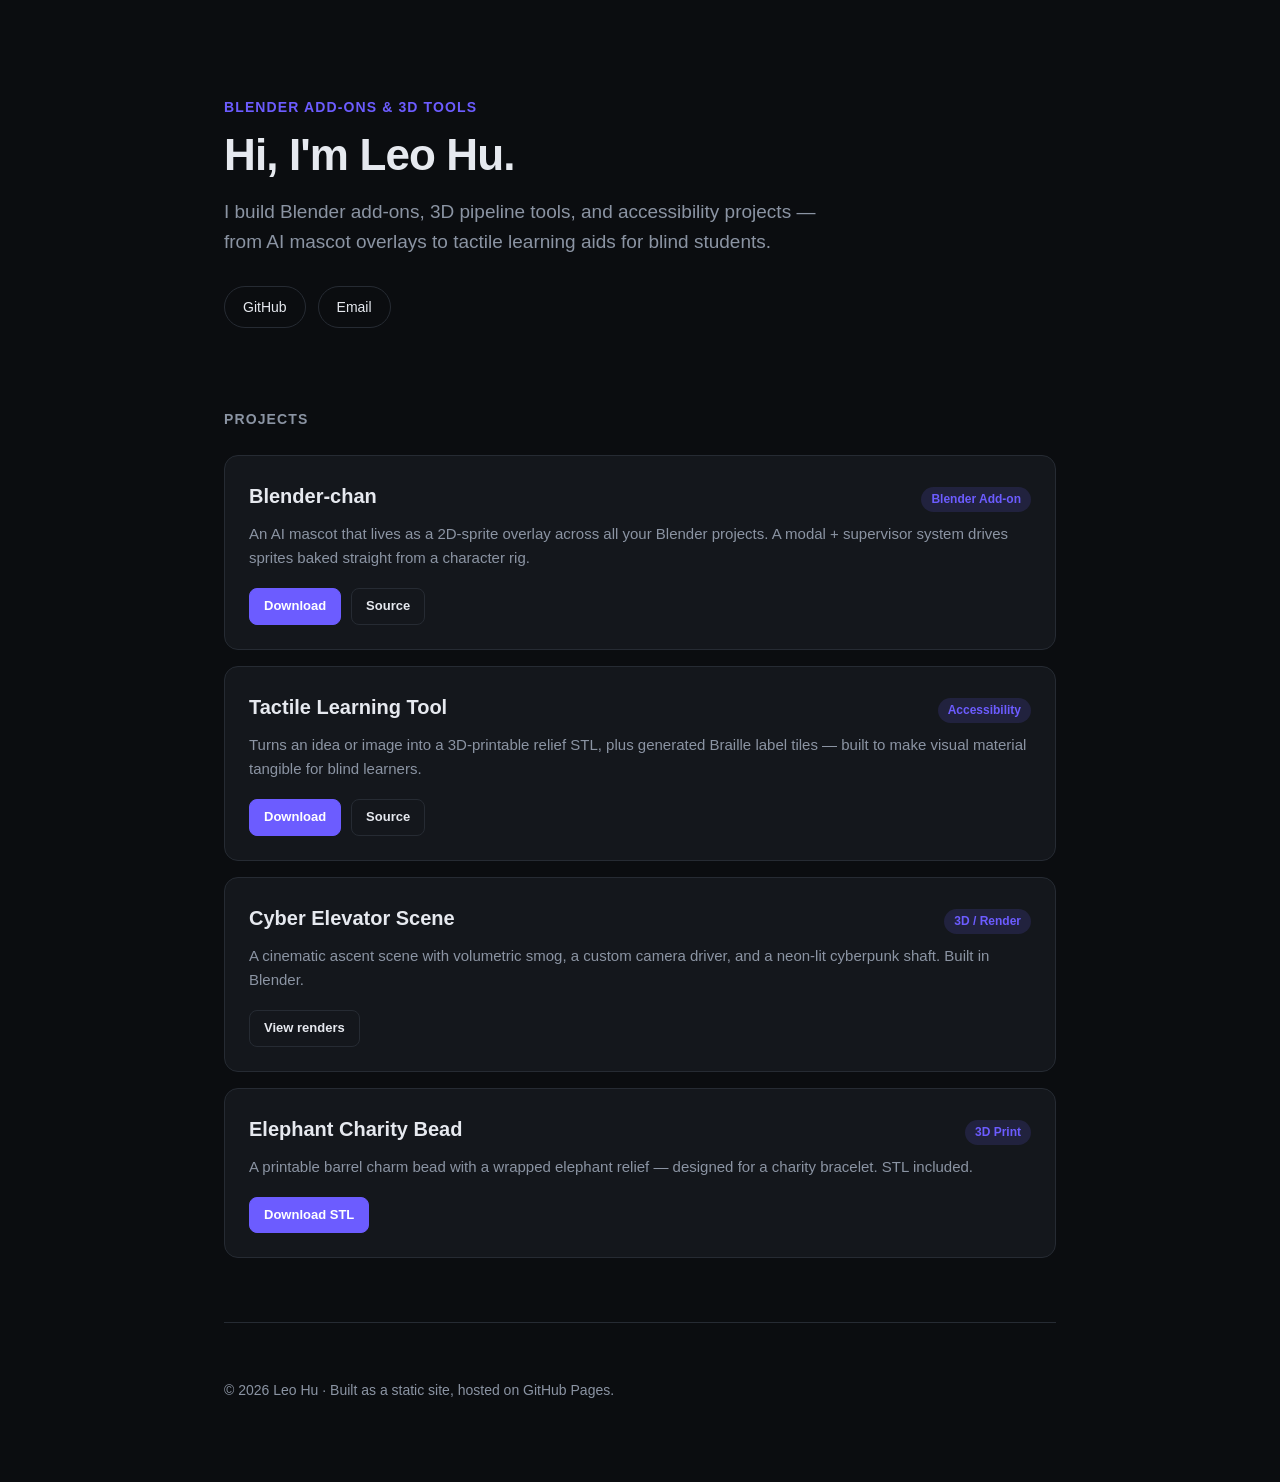
==== index.html @ fd34f3a1 "Add portfolio site" ====
<!DOCTYPE html>
<html lang="en">
<head>
<meta charset="UTF-8">
<meta name="viewport" content="width=device-width, initial-scale=1.0">
<title>Leo Hu — Blender Add-ons & Projects</title>
<meta name="description" content="Blender add-ons, 3D tools, and accessibility projects by Leo Hu.">
<style>
  :root {
    --bg: #0b0d10;
    --panel: #14171c;
    --panel-hover: #1b1f26;
    --border: #262b33;
    --text: #e6e9ef;
    --muted: #8b94a3;
    --accent: #6c5cff;
    --accent-soft: rgba(108, 92, 255, 0.15);
  }
  * { box-sizing: border-box; margin: 0; padding: 0; }
  body {
    background: var(--bg);
    color: var(--text);
    font-family: -apple-system, BlinkMacSystemFont, "Segoe UI", Roboto, Helvetica, Arial, sans-serif;
    line-height: 1.6;
    -webkit-font-smoothing: antialiased;
  }
  .wrap { max-width: 880px; margin: 0 auto; padding: 0 24px; }

  /* Header */
  header { padding: 96px 0 48px; }
  .eyebrow {
    color: var(--accent);
    font-weight: 600;
    font-size: 14px;
    letter-spacing: 0.08em;
    text-transform: uppercase;
    margin-bottom: 12px;
  }
  h1 { font-size: 44px; font-weight: 700; letter-spacing: -0.02em; line-height: 1.15; }
  .tagline { color: var(--muted); font-size: 19px; margin-top: 16px; max-width: 620px; }
  .links { margin-top: 28px; display: flex; gap: 12px; flex-wrap: wrap; }
  .links a {
    color: var(--text); text-decoration: none; font-size: 14px; font-weight: 500;
    padding: 9px 18px; border: 1px solid var(--border); border-radius: 999px;
    transition: border-color .15s, background .15s;
  }
  .links a:hover { border-color: var(--accent); background: var(--accent-soft); }

  /* Sections */
  section { padding: 32px 0; }
  h2 {
    font-size: 14px; text-transform: uppercase; letter-spacing: 0.08em;
    color: var(--muted); font-weight: 600; margin-bottom: 24px;
  }

  /* Project cards */
  .grid { display: grid; gap: 16px; }
  .card {
    background: var(--panel); border: 1px solid var(--border); border-radius: 14px;
    padding: 24px; transition: background .15s, border-color .15s, transform .15s;
  }
  .card:hover { background: var(--panel-hover); border-color: #333a45; transform: translateY(-2px); }
  .card-head { display: flex; align-items: baseline; justify-content: space-between; gap: 12px; flex-wrap: wrap; }
  .card h3 { font-size: 20px; font-weight: 650; }
  .badge {
    font-size: 12px; font-weight: 600; color: var(--accent);
    background: var(--accent-soft); padding: 3px 10px; border-radius: 999px; white-space: nowrap;
  }
  .card p { color: var(--muted); margin-top: 10px; font-size: 15px; }
  .card-actions { margin-top: 18px; display: flex; gap: 10px; flex-wrap: wrap; }
  .card-actions a {
    font-size: 13px; font-weight: 600; text-decoration: none; color: var(--text);
    padding: 7px 14px; border-radius: 8px; border: 1px solid var(--border);
    transition: border-color .15s, background .15s;
  }
  .card-actions a:hover { border-color: var(--accent); background: var(--accent-soft); }
  .card-actions a.primary { background: var(--accent); border-color: var(--accent); color: #fff; }
  .card-actions a.primary:hover { filter: brightness(1.1); }

  footer { padding: 56px 0 80px; color: var(--muted); font-size: 14px; border-top: 1px solid var(--border); margin-top: 32px; }
  footer a { color: var(--muted); }

  @media (max-width: 560px) {
    header { padding: 64px 0 32px; }
    h1 { font-size: 34px; }
  }
</style>
</head>
<body>
  <div class="wrap">
    <header>
      <div class="eyebrow">Blender Add-ons &amp; 3D Tools</div>
      <h1>Hi, I'm Leo Hu.</h1>
      <p class="tagline">
        I build Blender add-ons, 3D pipeline tools, and accessibility projects —
        from AI mascot overlays to tactile learning aids for blind students.
      </p>
      <div class="links">
        <a href="https://github.com/leoeohu">GitHub</a>
        <a href="mailto:leoh949494@gmail.com">Email</a>
      </div>
    </header>

    <section>
      <h2>Projects</h2>
      <div class="grid">

        <article class="card">
          <div class="card-head">
            <h3>Blender-chan</h3>
            <span class="badge">Blender Add-on</span>
          </div>
          <p>
            An AI mascot that lives as a 2D-sprite overlay across all your Blender projects.
            A modal + supervisor system drives sprites baked straight from a character rig.
          </p>
          <div class="card-actions">
            <a class="primary" href="#">Download</a>
            <a href="#">Source</a>
          </div>
        </article>

        <article class="card">
          <div class="card-head">
            <h3>Tactile Learning Tool</h3>
            <span class="badge">Accessibility</span>
          </div>
          <p>
            Turns an idea or image into a 3D-printable relief STL, plus generated Braille
            label tiles — built to make visual material tangible for blind learners.
          </p>
          <div class="card-actions">
            <a class="primary" href="#">Download</a>
            <a href="#">Source</a>
          </div>
        </article>

        <article class="card">
          <div class="card-head">
            <h3>Cyber Elevator Scene</h3>
            <span class="badge">3D / Render</span>
          </div>
          <p>
            A cinematic ascent scene with volumetric smog, a custom camera driver, and a
            neon-lit cyberpunk shaft. Built in Blender.
          </p>
          <div class="card-actions">
            <a href="#">View renders</a>
          </div>
        </article>

        <article class="card">
          <div class="card-head">
            <h3>Elephant Charity Bead</h3>
            <span class="badge">3D Print</span>
          </div>
          <p>
            A printable barrel charm bead with a wrapped elephant relief — designed for a
            charity bracelet. STL included.
          </p>
          <div class="card-actions">
            <a class="primary" href="#">Download STL</a>
          </div>
        </article>

      </div>
    </section>

    <footer>
      © <span id="year"></span> Leo Hu · Built as a static site, hosted on GitHub Pages.
    </footer>
  </div>
  <script>document.getElementById('year').textContent = new Date().getFullYear();</script>
</body>
</html>
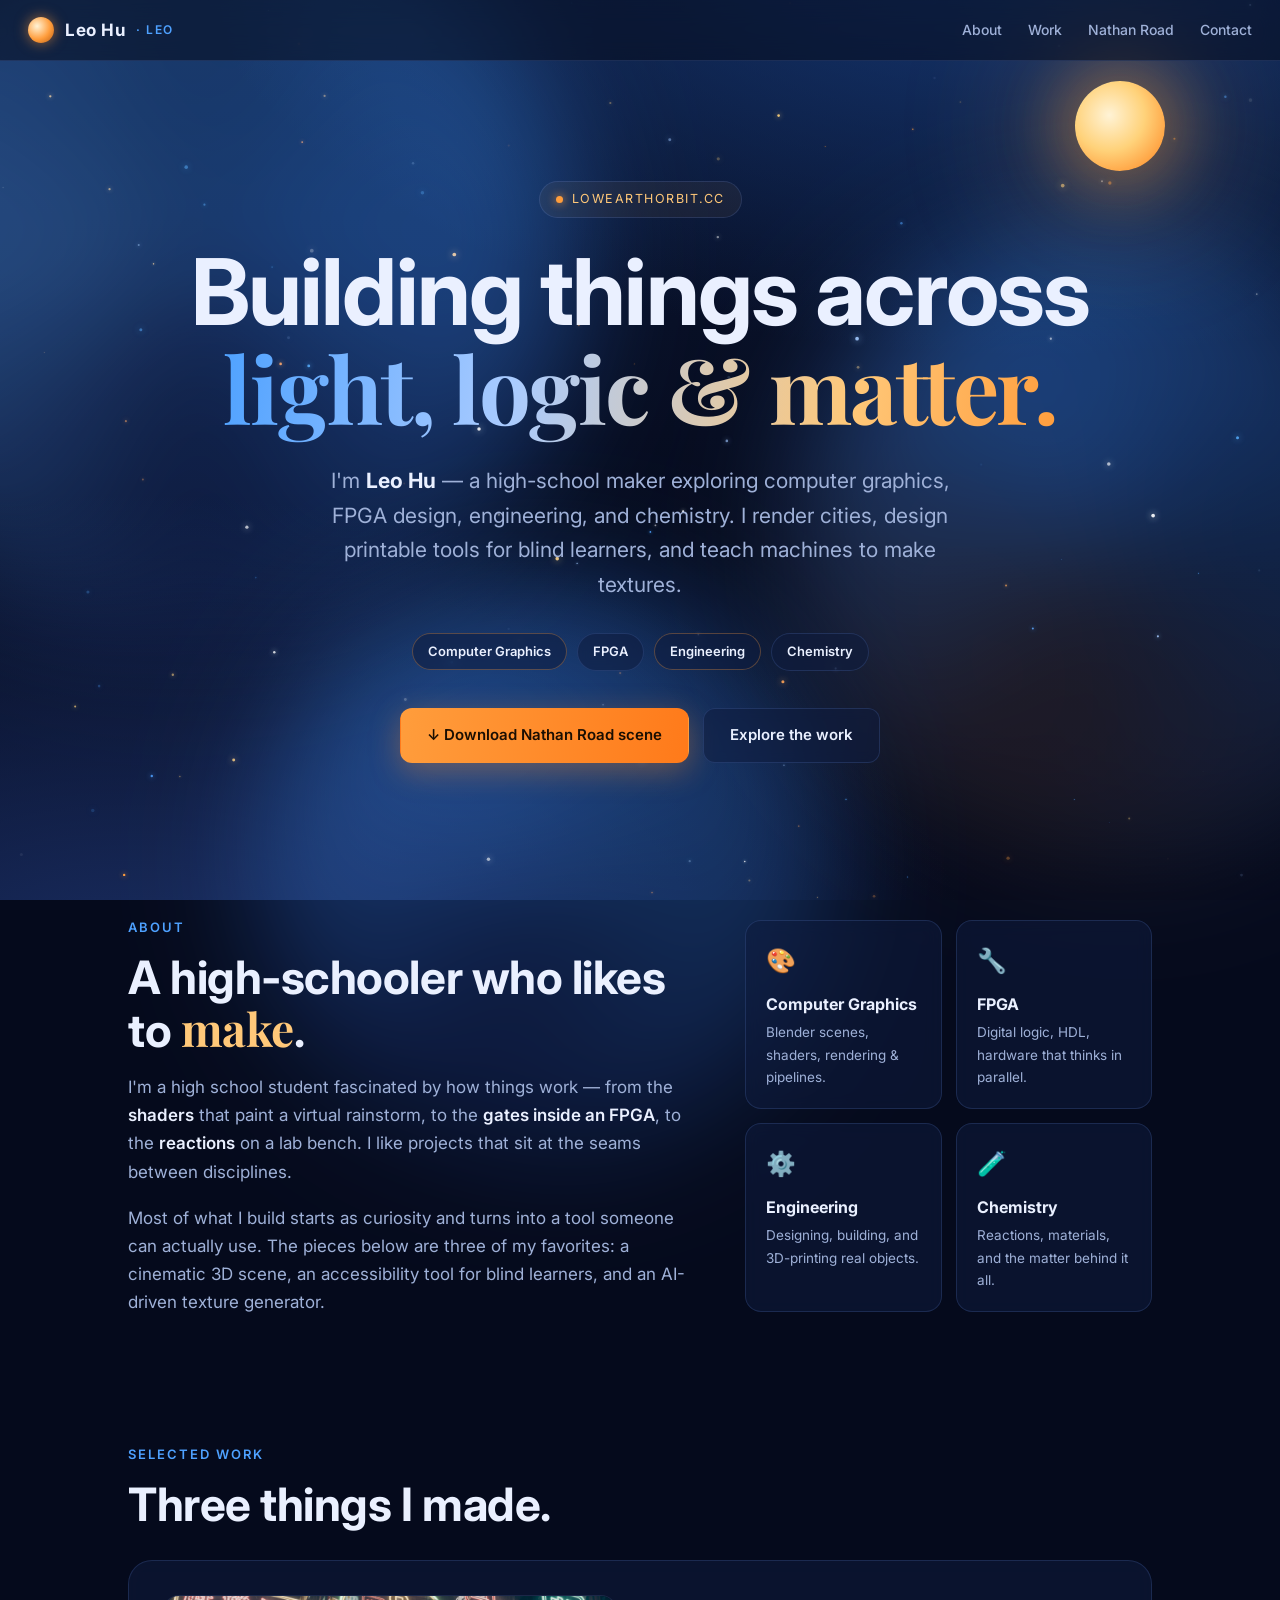
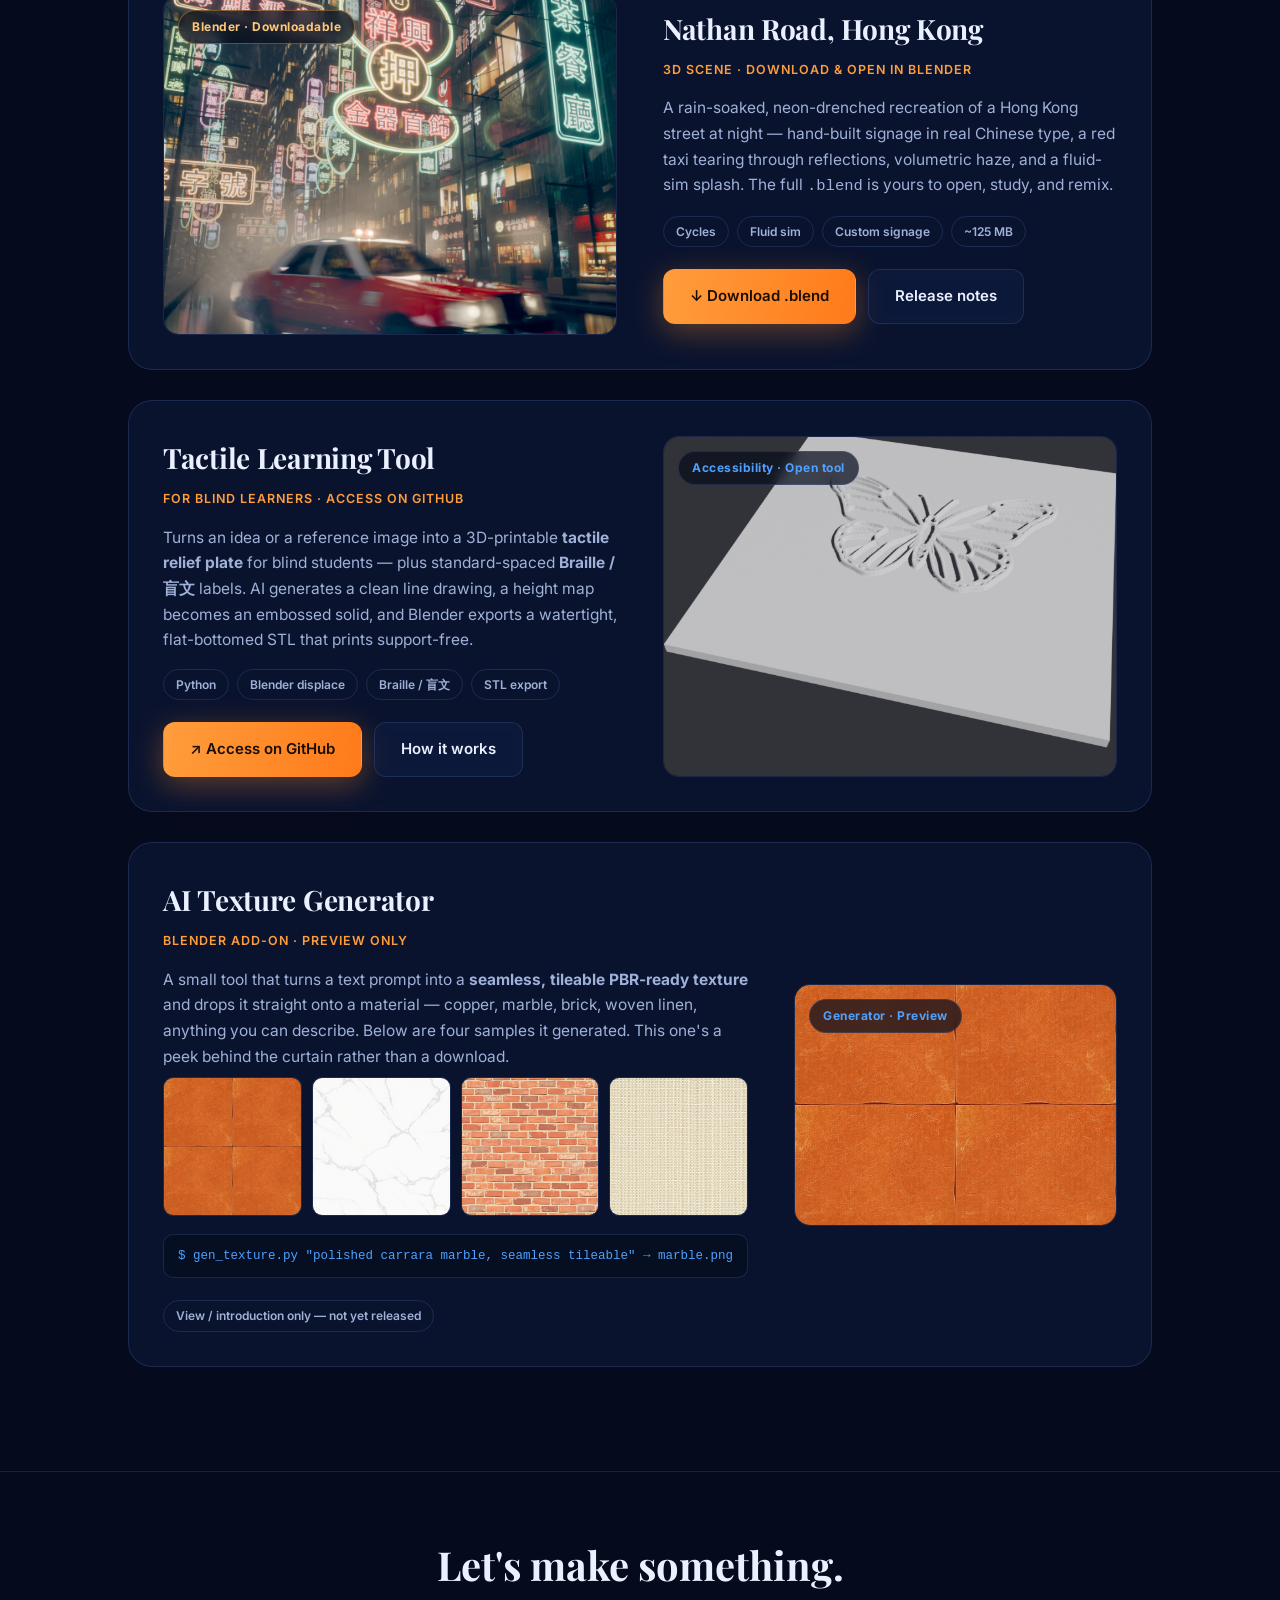
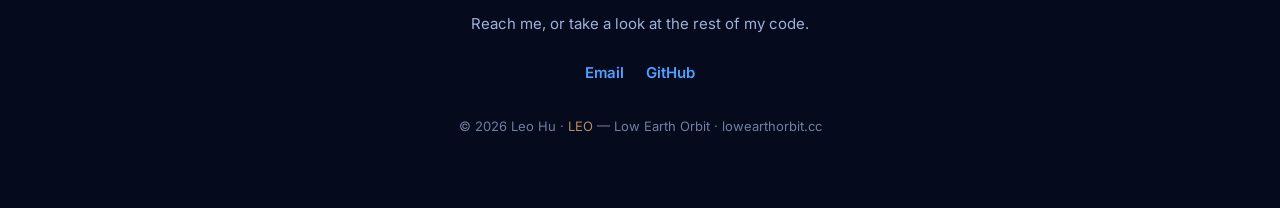
==== commit 2e19e21a: "Redesign: Starry Night portfolio, 3 projects, self-intro, custom domain" ====
--- a/index.html
+++ b/index.html
@@ -3,173 +3,335 @@
 <head>
 <meta charset="UTF-8">
 <meta name="viewport" content="width=device-width, initial-scale=1.0">
-<title>Leo Hu — Blender Add-ons & Projects</title>
-<meta name="description" content="Blender add-ons, 3D tools, and accessibility projects by Leo Hu.">
+<title>Leo Hu — CG · FPGA · Engineering · Chemistry</title>
+<meta name="description" content="Leo Hu (LEO / lowearthorbit.cc) — a high-school maker working across computer graphics, FPGA, engineering, and chemistry. Blender scenes, a tactile-learning tool for blind students, and an AI texture generator.">
+<meta property="og:title" content="Leo Hu — lowearthorbit.cc">
+<meta property="og:description" content="High-school maker: computer graphics, FPGA, engineering, chemistry.">
+<meta property="og:image" content="assets/nathan_road.png">
+<link rel="preconnect" href="https://fonts.googleapis.com">
+<link rel="preconnect" href="https://fonts.gstatic.com" crossorigin>
+<link href="https://fonts.googleapis.com/css2?family=Inter:wght@400;500;600;700&family=Playfair+Display:ital,wght@0,600;0,700;1,600&display=swap" rel="stylesheet">
 <style>
-  :root {
-    --bg: #0b0d10;
-    --panel: #14171c;
-    --panel-hover: #1b1f26;
-    --border: #262b33;
-    --text: #e6e9ef;
-    --muted: #8b94a3;
-    --accent: #6c5cff;
-    --accent-soft: rgba(108, 92, 255, 0.15);
+  :root{
+    --night-0:#050a1c;
+    --night-1:#0a1430;
+    --night-2:#0e1d44;
+    --panel:rgba(16,28,62,.55);
+    --panel-solid:#0d1838;
+    --border:rgba(120,160,255,.16);
+    --border-hover:rgba(120,170,255,.45);
+    --text:#eaf0ff;
+    --muted:#9fb1d8;
+    --blue:#4ea1ff;
+    --blue-deep:#2a6fd6;
+    --orange:#ff9d3c;
+    --orange-soft:#ffc879;
+    --gold:#ffd27a;
   }
-  * { box-sizing: border-box; margin: 0; padding: 0; }
-  body {
-    background: var(--bg);
-    color: var(--text);
-    font-family: -apple-system, BlinkMacSystemFont, "Segoe UI", Roboto, Helvetica, Arial, sans-serif;
-    line-height: 1.6;
-    -webkit-font-smoothing: antialiased;
+  *{box-sizing:border-box;margin:0;padding:0}
+  html{scroll-behavior:smooth}
+  body{
+    background:var(--night-0);
+    color:var(--text);
+    font-family:'Inter',-apple-system,BlinkMacSystemFont,'Segoe UI',sans-serif;
+    line-height:1.65;
+    -webkit-font-smoothing:antialiased;
+    overflow-x:hidden;
   }
-  .wrap { max-width: 880px; margin: 0 auto; padding: 0 24px; }
-
-  /* Header */
-  header { padding: 96px 0 48px; }
-  .eyebrow {
-    color: var(--accent);
-    font-weight: 600;
-    font-size: 14px;
-    letter-spacing: 0.08em;
-    text-transform: uppercase;
-    margin-bottom: 12px;
-  }
-  h1 { font-size: 44px; font-weight: 700; letter-spacing: -0.02em; line-height: 1.15; }
-  .tagline { color: var(--muted); font-size: 19px; margin-top: 16px; max-width: 620px; }
-  .links { margin-top: 28px; display: flex; gap: 12px; flex-wrap: wrap; }
-  .links a {
-    color: var(--text); text-decoration: none; font-size: 14px; font-weight: 500;
-    padding: 9px 18px; border: 1px solid var(--border); border-radius: 999px;
-    transition: border-color .15s, background .15s;
-  }
-  .links a:hover { border-color: var(--accent); background: var(--accent-soft); }
-
-  /* Sections */
-  section { padding: 32px 0; }
-  h2 {
-    font-size: 14px; text-transform: uppercase; letter-spacing: 0.08em;
-    color: var(--muted); font-weight: 600; margin-bottom: 24px;
-  }
-
-  /* Project cards */
-  .grid { display: grid; gap: 16px; }
-  .card {
-    background: var(--panel); border: 1px solid var(--border); border-radius: 14px;
-    padding: 24px; transition: background .15s, border-color .15s, transform .15s;
-  }
-  .card:hover { background: var(--panel-hover); border-color: #333a45; transform: translateY(-2px); }
-  .card-head { display: flex; align-items: baseline; justify-content: space-between; gap: 12px; flex-wrap: wrap; }
-  .card h3 { font-size: 20px; font-weight: 650; }
-  .badge {
-    font-size: 12px; font-weight: 600; color: var(--accent);
-    background: var(--accent-soft); padding: 3px 10px; border-radius: 999px; white-space: nowrap;
-  }
-  .card p { color: var(--muted); margin-top: 10px; font-size: 15px; }
-  .card-actions { margin-top: 18px; display: flex; gap: 10px; flex-wrap: wrap; }
-  .card-actions a {
-    font-size: 13px; font-weight: 600; text-decoration: none; color: var(--text);
-    padding: 7px 14px; border-radius: 8px; border: 1px solid var(--border);
-    transition: border-color .15s, background .15s;
-  }
-  .card-actions a:hover { border-color: var(--accent); background: var(--accent-soft); }
-  .card-actions a.primary { background: var(--accent); border-color: var(--accent); color: #fff; }
-  .card-actions a.primary:hover { filter: brightness(1.1); }
-
-  footer { padding: 56px 0 80px; color: var(--muted); font-size: 14px; border-top: 1px solid var(--border); margin-top: 32px; }
-  footer a { color: var(--muted); }
-
-  @media (max-width: 560px) {
-    header { padding: 64px 0 32px; }
-    h1 { font-size: 34px; }
-  }
+  .serif{font-family:'Playfair Display',Georgia,serif}
+
+  /* ---------- animated starry-night background ---------- */
+  #sky{position:fixed;inset:0;z-index:-3;background:
+        radial-gradient(120% 90% at 80% -10%, #163a78 0%, transparent 55%),
+        radial-gradient(120% 100% at 10% 110%, #1a2e63 0%, transparent 55%),
+        linear-gradient(180deg, var(--night-1) 0%, var(--night-0) 60%, #04081a 100%);}
+  #stars{position:fixed;inset:0;z-index:-2;}
+  /* Van Gogh swirls */
+  .swirl{position:fixed;border-radius:50%;filter:blur(60px);opacity:.5;z-index:-2;mix-blend-mode:screen;pointer-events:none;}
+  .swirl.a{width:60vw;height:60vw;left:-15vw;top:-10vw;
+    background:conic-gradient(from 0deg,#1b4a8a,#2a6fd6,#0e1d44,#3f7fd6,#1b4a8a);
+    animation:spin 60s linear infinite;}
+  .swirl.b{width:50vw;height:50vw;right:-12vw;top:25vh;
+    background:conic-gradient(from 90deg,#13325f,#ff9d3c33,#2a6fd6,#13325f);
+    animation:spin 90s linear infinite reverse;}
+  .swirl.c{width:45vw;height:45vw;left:20vw;bottom:-20vw;
+    background:conic-gradient(from 200deg,#0e1d44,#2a6fd6,#1b4a8a,#0e1d44);
+    animation:spin 75s linear infinite;}
+  @keyframes spin{to{transform:rotate(360deg)}}
+  /* glowing moon */
+  .moon{position:fixed;top:9vh;right:9vw;width:90px;height:90px;border-radius:50%;z-index:-2;
+    background:radial-gradient(circle at 38% 38%, #fff3d6, var(--gold) 45%, var(--orange) 80%);
+    box-shadow:0 0 60px 18px rgba(255,160,60,.35),0 0 140px 50px rgba(255,180,80,.18);
+    animation:pulse 7s ease-in-out infinite;}
+  @keyframes pulse{0%,100%{transform:scale(1)}50%{transform:scale(1.06)}}
+
+  /* ---------- nav ---------- */
+  nav{position:sticky;top:0;z-index:50;display:flex;align-items:center;justify-content:space-between;
+    padding:16px 28px;backdrop-filter:blur(12px);background:rgba(6,12,28,.55);
+    border-bottom:1px solid var(--border);}
+  .brand{display:flex;align-items:center;gap:11px;font-weight:700;letter-spacing:.5px;font-size:17px;text-decoration:none;color:var(--text)}
+  .brand .orb{width:26px;height:26px;border-radius:50%;
+    background:radial-gradient(circle at 35% 35%,#fff3d6,var(--orange) 55%,#b85c14);
+    box-shadow:0 0 14px rgba(255,150,50,.6);}
+  .brand small{color:var(--blue);font-weight:600;font-size:12px;letter-spacing:1.5px}
+  .nav-links{display:flex;gap:26px}
+  .nav-links a{color:var(--muted);text-decoration:none;font-size:14px;font-weight:500;transition:color .2s}
+  .nav-links a:hover{color:var(--text)}
+  @media(max-width:640px){.nav-links{display:none}}
+
+  .wrap{max-width:1080px;margin:0 auto;padding:0 28px}
+
+  /* ---------- hero ---------- */
+  header.hero{padding:120px 0 90px;text-align:center;position:relative}
+  .kicker{display:inline-flex;align-items:center;gap:9px;padding:7px 16px;border:1px solid var(--border);
+    border-radius:999px;font-size:12.5px;letter-spacing:1.5px;text-transform:uppercase;color:var(--orange-soft);
+    background:rgba(255,160,60,.06);margin-bottom:26px}
+  .kicker .dot{width:7px;height:7px;border-radius:50%;background:var(--orange);box-shadow:0 0 10px var(--orange)}
+  header.hero h1{font-size:clamp(46px,9vw,92px);line-height:1.04;font-weight:700;letter-spacing:-.02em}
+  header.hero h1 .grad{background:linear-gradient(100deg,var(--blue) 0%,#a9cbff 35%,var(--orange-soft) 75%,var(--orange) 100%);
+    -webkit-background-clip:text;background-clip:text;-webkit-text-fill-color:transparent;}
+  header.hero .sub{margin:24px auto 0;max-width:640px;font-size:clamp(17px,2.4vw,21px);color:var(--muted)}
+  .tags{display:flex;flex-wrap:wrap;gap:10px;justify-content:center;margin-top:30px}
+  .tags span{font-size:13px;font-weight:600;padding:7px 15px;border-radius:999px;border:1px solid var(--border);color:var(--text);
+    background:var(--panel);backdrop-filter:blur(6px)}
+  .tags span:nth-child(odd){border-color:rgba(255,160,60,.3)}
+  .cta{display:flex;gap:14px;justify-content:center;margin-top:38px;flex-wrap:wrap}
+  .btn{display:inline-flex;align-items:center;gap:9px;padding:14px 26px;border-radius:12px;font-weight:600;font-size:15px;
+    text-decoration:none;transition:transform .18s,box-shadow .18s,background .18s,border-color .18s;cursor:pointer;border:1px solid transparent}
+  .btn-primary{background:linear-gradient(100deg,var(--orange),#ff7a1a);color:#1a0e02;box-shadow:0 8px 30px rgba(255,140,40,.35)}
+  .btn-primary:hover{transform:translateY(-3px);box-shadow:0 14px 40px rgba(255,140,40,.5)}
+  .btn-ghost{background:var(--panel);border-color:var(--border);color:var(--text);backdrop-filter:blur(6px)}
+  .btn-ghost:hover{transform:translateY(-3px);border-color:var(--border-hover);background:rgba(78,161,255,.12)}
+
+  /* ---------- section scaffolding ---------- */
+  section{padding:64px 0;position:relative}
+  .eyebrow{font-size:13px;letter-spacing:2px;text-transform:uppercase;color:var(--blue);font-weight:600;margin-bottom:14px}
+  .sec-title{font-size:clamp(30px,5vw,46px);font-weight:700;letter-spacing:-.01em;line-height:1.1}
+
+  /* ---------- about ---------- */
+  .about-grid{display:grid;grid-template-columns:1.4fr 1fr;gap:48px;align-items:center}
+  .about p{color:var(--muted);font-size:17px;margin-top:18px}
+  .about strong{color:var(--text);font-weight:600}
+  .pillars{display:grid;grid-template-columns:1fr 1fr;gap:14px}
+  .pillar{padding:20px;border:1px solid var(--border);border-radius:16px;background:var(--panel);backdrop-filter:blur(8px);transition:transform .2s,border-color .2s}
+  .pillar:hover{transform:translateY(-4px);border-color:var(--border-hover)}
+  .pillar .ic{font-size:24px}
+  .pillar h4{margin-top:10px;font-size:16px}
+  .pillar p{font-size:13.5px;color:var(--muted);margin-top:4px}
+  @media(max-width:760px){.about-grid{grid-template-columns:1fr;gap:32px}}
+
+  /* ---------- feature blocks ---------- */
+  .feature{display:grid;grid-template-columns:1fr 1fr;gap:46px;align-items:center;
+    padding:34px;border:1px solid var(--border);border-radius:24px;background:var(--panel);backdrop-filter:blur(10px);
+    margin-top:30px;transition:border-color .25s,transform .25s}
+  .feature:hover{border-color:var(--border-hover)}
+  .feature.flip .media{order:2}
+  .feature .media{position:relative;border-radius:16px;overflow:hidden;aspect-ratio:4/3;background:#091025;
+    border:1px solid var(--border)}
+  .feature .media img,.feature .media video{width:100%;height:100%;object-fit:cover;display:block;transition:transform .6s ease}
+  .feature:hover .media img,.feature:hover .media video{transform:scale(1.05)}
+  .feature .badge{position:absolute;top:14px;left:14px;font-size:12px;font-weight:700;letter-spacing:.5px;
+    padding:6px 13px;border-radius:999px;background:rgba(6,12,28,.7);backdrop-filter:blur(6px);border:1px solid var(--border)}
+  .feature .badge.blue{color:var(--blue)} .feature .badge.orange{color:var(--orange-soft);border-color:rgba(255,160,60,.4)}
+  .feature h3{font-size:28px;font-weight:700;letter-spacing:-.01em}
+  .feature .role{display:inline-block;margin-top:8px;font-size:12.5px;font-weight:600;letter-spacing:1px;text-transform:uppercase;color:var(--orange)}
+  .feature p{color:var(--muted);margin-top:14px;font-size:15.5px}
+  .feature .acts{margin-top:22px;display:flex;gap:12px;flex-wrap:wrap}
+  .pill{font-size:12px;font-weight:600;color:var(--muted);padding:5px 12px;border:1px solid var(--border);border-radius:999px}
+  .stack{display:flex;gap:8px;flex-wrap:wrap;margin-top:16px}
+  @media(max-width:760px){.feature{grid-template-columns:1fr;gap:24px;padding:22px}.feature.flip .media{order:0}}
+
+  /* texture gallery */
+  .tex-gallery{display:grid;grid-template-columns:repeat(4,1fr);gap:10px;margin-top:8px}
+  .tex-gallery img{width:100%;aspect-ratio:1;object-fit:cover;border-radius:10px;border:1px solid var(--border);transition:transform .3s}
+  .tex-gallery img:hover{transform:scale(1.06)}
+  @media(max-width:520px){.tex-gallery{grid-template-columns:repeat(2,1fr)}}
+  .codeline{margin-top:18px;font-family:ui-monospace,Menlo,monospace;font-size:12.5px;color:var(--blue);
+    background:rgba(6,12,28,.6);border:1px solid var(--border);border-radius:10px;padding:11px 14px;overflow-x:auto;white-space:nowrap}
+
+  /* ---------- footer ---------- */
+  footer{padding:60px 0 70px;border-top:1px solid var(--border);margin-top:40px;text-align:center}
+  footer .big{font-size:clamp(26px,5vw,40px);font-weight:700}
+  footer .muted{color:var(--muted);margin-top:14px;font-size:15px}
+  footer .links{display:flex;gap:22px;justify-content:center;margin-top:24px}
+  footer .links a{color:var(--blue);text-decoration:none;font-weight:600;font-size:15px}
+  footer .links a:hover{color:var(--orange-soft)}
+  footer .fine{margin-top:30px;font-size:13px;color:var(--muted);opacity:.7}
+
+  /* ---------- reveal animation ---------- */
+  .reveal{opacity:0;transform:translateY(30px);transition:opacity .7s cubic-bezier(.2,.7,.2,1),transform .7s cubic-bezier(.2,.7,.2,1)}
+  .reveal.in{opacity:1;transform:none}
 </style>
 </head>
 <body>
-  <div class="wrap">
-    <header>
-      <div class="eyebrow">Blender Add-ons &amp; 3D Tools</div>
-      <h1>Hi, I'm Leo Hu.</h1>
-      <p class="tagline">
-        I build Blender add-ons, 3D pipeline tools, and accessibility projects —
-        from AI mascot overlays to tactile learning aids for blind students.
-      </p>
+  <div id="sky"></div>
+  <canvas id="stars"></canvas>
+  <div class="swirl a"></div><div class="swirl b"></div><div class="swirl c"></div>
+  <div class="moon"></div>
+
+  <nav>
+    <a class="brand" href="#top"><span class="orb"></span>Leo&nbsp;Hu <small>· LEO</small></a>
+    <div class="nav-links">
+      <a href="#about">About</a>
+      <a href="#work">Work</a>
+      <a href="#nathan">Nathan&nbsp;Road</a>
+      <a href="#contact">Contact</a>
+    </div>
+  </nav>
+
+  <header class="hero" id="top">
+    <div class="wrap">
+      <span class="kicker reveal"><span class="dot"></span>lowearthorbit.cc</span>
+      <h1 class="reveal">Building things across<br><span class="grad serif">light, logic &amp; matter.</span></h1>
+      <p class="sub reveal">I'm <strong style="color:var(--text)">Leo Hu</strong> — a high-school maker exploring computer graphics, FPGA design, engineering, and chemistry. I render cities, design printable tools for blind learners, and teach machines to make textures.</p>
+      <div class="tags reveal">
+        <span>Computer Graphics</span><span>FPGA</span><span>Engineering</span><span>Chemistry</span>
+      </div>
+      <div class="cta reveal">
+        <a class="btn btn-primary" href="#nathan">↓ Download Nathan Road scene</a>
+        <a class="btn btn-ghost" href="#work">Explore the work</a>
+      </div>
+    </div>
+  </header>
+
+  <section id="about">
+    <div class="wrap about-grid">
+      <div class="about reveal">
+        <div class="eyebrow">About</div>
+        <h2 class="sec-title">A high-schooler who likes to <span class="serif" style="color:var(--orange-soft)">make</span>.</h2>
+        <p>I'm a high school student fascinated by how things work — from the <strong>shaders</strong> that paint a virtual rainstorm, to the <strong>gates inside an FPGA</strong>, to the <strong>reactions</strong> on a lab bench. I like projects that sit at the seams between disciplines.</p>
+        <p>Most of what I build starts as curiosity and turns into a tool someone can actually use. The pieces below are three of my favorites: a cinematic 3D scene, an accessibility tool for blind learners, and an AI-driven texture generator.</p>
+      </div>
+      <div class="pillars reveal">
+        <div class="pillar"><div class="ic">🎨</div><h4>Computer Graphics</h4><p>Blender scenes, shaders, rendering &amp; pipelines.</p></div>
+        <div class="pillar"><div class="ic">🔧</div><h4>FPGA</h4><p>Digital logic, HDL, hardware that thinks in parallel.</p></div>
+        <div class="pillar"><div class="ic">⚙️</div><h4>Engineering</h4><p>Designing, building, and 3D-printing real objects.</p></div>
+        <div class="pillar"><div class="ic">🧪</div><h4>Chemistry</h4><p>Reactions, materials, and the matter behind it all.</p></div>
+      </div>
+    </div>
+  </section>
+
+  <section id="work">
+    <div class="wrap">
+      <div class="reveal">
+        <div class="eyebrow">Selected Work</div>
+        <h2 class="sec-title">Three things I made.</h2>
+      </div>
+
+      <!-- Nathan Road -->
+      <article class="feature reveal" id="nathan">
+        <div class="media">
+          <span class="badge orange">Blender · Downloadable</span>
+          <video autoplay muted loop playsinline poster="assets/nathan_road.png">
+            <source src="assets/nathan_loop.mp4" type="video/mp4">
+          </video>
+        </div>
+        <div>
+          <h3 class="serif">Nathan Road, Hong Kong</h3>
+          <span class="role">3D Scene · Download &amp; open in Blender</span>
+          <p>A rain-soaked, neon-drenched recreation of a Hong Kong street at night — hand-built signage in real Chinese type, a red taxi tearing through reflections, volumetric haze, and a fluid-sim splash. The full <code>.blend</code> is yours to open, study, and remix.</p>
+          <div class="stack">
+            <span class="pill">Cycles</span><span class="pill">Fluid sim</span><span class="pill">Custom signage</span><span class="pill">~125&nbsp;MB</span>
+          </div>
+          <div class="acts">
+            <a class="btn btn-primary" href="https://github.com/leoeohu/leoeohu.github.io/releases/download/nathan-road-v1/nathan_road_hk.blend">↓ Download .blend</a>
+            <a class="btn btn-ghost" href="https://github.com/leoeohu/leoeohu.github.io/releases/tag/nathan-road-v1">Release notes</a>
+          </div>
+        </div>
+      </article>
+
+      <!-- Tactile tool -->
+      <article class="feature flip reveal">
+        <div class="media">
+          <span class="badge blue">Accessibility · Open tool</span>
+          <img src="assets/tactile_relief.png" alt="Tactile relief plate preview">
+        </div>
+        <div>
+          <h3 class="serif">Tactile Learning Tool</h3>
+          <span class="role">For blind learners · Access on GitHub</span>
+          <p>Turns an idea or a reference image into a 3D-printable <strong>tactile relief plate</strong> for blind students — plus standard-spaced <strong>Braille / 盲文</strong> labels. AI generates a clean line drawing, a height map becomes an embossed solid, and Blender exports a watertight, flat-bottomed STL that prints support-free.</p>
+          <div class="stack">
+            <span class="pill">Python</span><span class="pill">Blender displace</span><span class="pill">Braille / 盲文</span><span class="pill">STL export</span>
+          </div>
+          <div class="acts">
+            <a class="btn btn-primary" href="https://github.com/leoeohu/tactile-braille-maker">↗ Access on GitHub</a>
+            <a class="btn btn-ghost" href="https://github.com/leoeohu/tactile-braille-maker#readme">How it works</a>
+          </div>
+        </div>
+      </article>
+
+      <!-- Texture generator -->
+      <article class="feature reveal">
+        <div>
+          <h3 class="serif">AI Texture Generator</h3>
+          <span class="role">Blender add-on · Preview only</span>
+          <p>A small tool that turns a text prompt into a <strong>seamless, tileable PBR-ready texture</strong> and drops it straight onto a material — copper, marble, brick, woven linen, anything you can describe. Below are four samples it generated. This one's a peek behind the curtain rather than a download.</p>
+          <div class="tex-gallery">
+            <img src="assets/tex_copper.png" alt="generated copper texture">
+            <img src="assets/tex_marble.png" alt="generated marble texture">
+            <img src="assets/tex_brick.png" alt="generated brick texture">
+            <img src="assets/tex_fabric.png" alt="generated linen texture">
+          </div>
+          <div class="codeline">$ gen_texture.py "polished carrara marble, seamless tileable" → marble.png</div>
+          <div class="acts"><span class="pill">View / introduction only — not yet released</span></div>
+        </div>
+        <div class="media">
+          <span class="badge blue">Generator · Preview</span>
+          <img src="assets/tex_copper.png" alt="texture generator output">
+        </div>
+      </article>
+    </div>
+  </section>
+
+  <footer id="contact">
+    <div class="wrap">
+      <div class="big serif">Let's make something.</div>
+      <p class="muted">Reach me, or take a look at the rest of my code.</p>
       <div class="links">
+        <a href="mailto:leoh949494@gmail.com">Email</a>
         <a href="https://github.com/leoeohu">GitHub</a>
-        <a href="mailto:leoh949494@gmail.com">Email</a>
-      </div>
-    </header>
-
-    <section>
-      <h2>Projects</h2>
-      <div class="grid">
-
-        <article class="card">
-          <div class="card-head">
-            <h3>Blender-chan</h3>
-            <span class="badge">Blender Add-on</span>
-          </div>
-          <p>
-            An AI mascot that lives as a 2D-sprite overlay across all your Blender projects.
-            A modal + supervisor system drives sprites baked straight from a character rig.
-          </p>
-          <div class="card-actions">
-            <a class="primary" href="#">Download</a>
-            <a href="#">Source</a>
-          </div>
-        </article>
-
-        <article class="card">
-          <div class="card-head">
-            <h3>Tactile Learning Tool</h3>
-            <span class="badge">Accessibility</span>
-          </div>
-          <p>
-            Turns an idea or image into a 3D-printable relief STL, plus generated Braille
-            label tiles — built to make visual material tangible for blind learners.
-          </p>
-          <div class="card-actions">
-            <a class="primary" href="#">Download</a>
-            <a href="#">Source</a>
-          </div>
-        </article>
-
-        <article class="card">
-          <div class="card-head">
-            <h3>Cyber Elevator Scene</h3>
-            <span class="badge">3D / Render</span>
-          </div>
-          <p>
-            A cinematic ascent scene with volumetric smog, a custom camera driver, and a
-            neon-lit cyberpunk shaft. Built in Blender.
-          </p>
-          <div class="card-actions">
-            <a href="#">View renders</a>
-          </div>
-        </article>
-
-        <article class="card">
-          <div class="card-head">
-            <h3>Elephant Charity Bead</h3>
-            <span class="badge">3D Print</span>
-          </div>
-          <p>
-            A printable barrel charm bead with a wrapped elephant relief — designed for a
-            charity bracelet. STL included.
-          </p>
-          <div class="card-actions">
-            <a class="primary" href="#">Download STL</a>
-          </div>
-        </article>
-
-      </div>
-    </section>
-
-    <footer>
-      © <span id="year"></span> Leo Hu · Built as a static site, hosted on GitHub Pages.
-    </footer>
-  </div>
-  <script>document.getElementById('year').textContent = new Date().getFullYear();</script>
+      </div>
+      <p class="fine">© <span id="year"></span> Leo Hu · <span style="color:var(--orange-soft)">LEO</span> — Low Earth Orbit · lowearthorbit.cc</p>
+    </div>
+  </footer>
+
+<script>
+  document.getElementById('year').textContent=new Date().getFullYear();
+
+  /* ---- twinkling starfield + occasional shooting star ---- */
+  const c=document.getElementById('stars'),x=c.getContext('2d');
+  let w,h,stars,shoot=null;
+  const PALETTE=['#ffffff','#ffd27a','#ff9d3c','#9fc6ff','#4ea1ff'];
+  function resize(){w=c.width=innerWidth;h=c.height=innerHeight;
+    const n=Math.min(220,Math.floor(w*h/9000));
+    stars=Array.from({length:n},()=>({x:Math.random()*w,y:Math.random()*h,
+      r:Math.random()*1.6+.3,base:Math.random()*.6+.2,
+      tw:Math.random()*2*Math.PI,sp:Math.random()*.02+.005,
+      col:PALETTE[Math.floor(Math.random()*PALETTE.length)]}));}
+  resize();addEventListener('resize',resize);
+  function maybeShoot(){if(!shoot&&Math.random()<.004){
+    shoot={x:Math.random()*w*.6,y:Math.random()*h*.4,len:0,ang:Math.PI/4+ (Math.random()*.3-.15),life:0};}}
+  function draw(){x.clearRect(0,0,w,h);
+    for(const s of stars){s.tw+=s.sp;const a=s.base+Math.sin(s.tw)*.35;
+      x.globalAlpha=Math.max(0,Math.min(1,a));x.beginPath();
+      x.arc(s.x,s.y,s.r,0,7);x.fillStyle=s.col;
+      x.shadowBlur=s.r*4;x.shadowColor=s.col;x.fill();}
+    x.shadowBlur=0;x.globalAlpha=1;
+    maybeShoot();
+    if(shoot){shoot.life++;shoot.len=Math.min(160,shoot.len+9);
+      const dx=Math.cos(shoot.ang),dy=Math.sin(shoot.ang);
+      const ex=shoot.x+dx*shoot.life*9,ey=shoot.y+dy*shoot.life*9;
+      const g=x.createLinearGradient(ex-dx*shoot.len,ey-dy*shoot.len,ex,ey);
+      g.addColorStop(0,'rgba(255,210,120,0)');g.addColorStop(1,'rgba(255,220,150,.9)');
+      x.strokeStyle=g;x.lineWidth=2;x.beginPath();
+      x.moveTo(ex-dx*shoot.len,ey-dy*shoot.len);x.lineTo(ex,ey);x.stroke();
+      if(ex>w||ey>h||shoot.life>60)shoot=null;}
+    requestAnimationFrame(draw);}
+  draw();
+
+  /* ---- scroll reveal ---- */
+  const io=new IntersectionObserver((es)=>{es.forEach(e=>{if(e.isIntersecting){e.target.classList.add('in');io.unobserve(e.target);}});},{threshold:.15});
+  document.querySelectorAll('.reveal').forEach((el,i)=>{el.style.transitionDelay=(i%4*60)+'ms';io.observe(el);});
+</script>
 </body>
 </html>
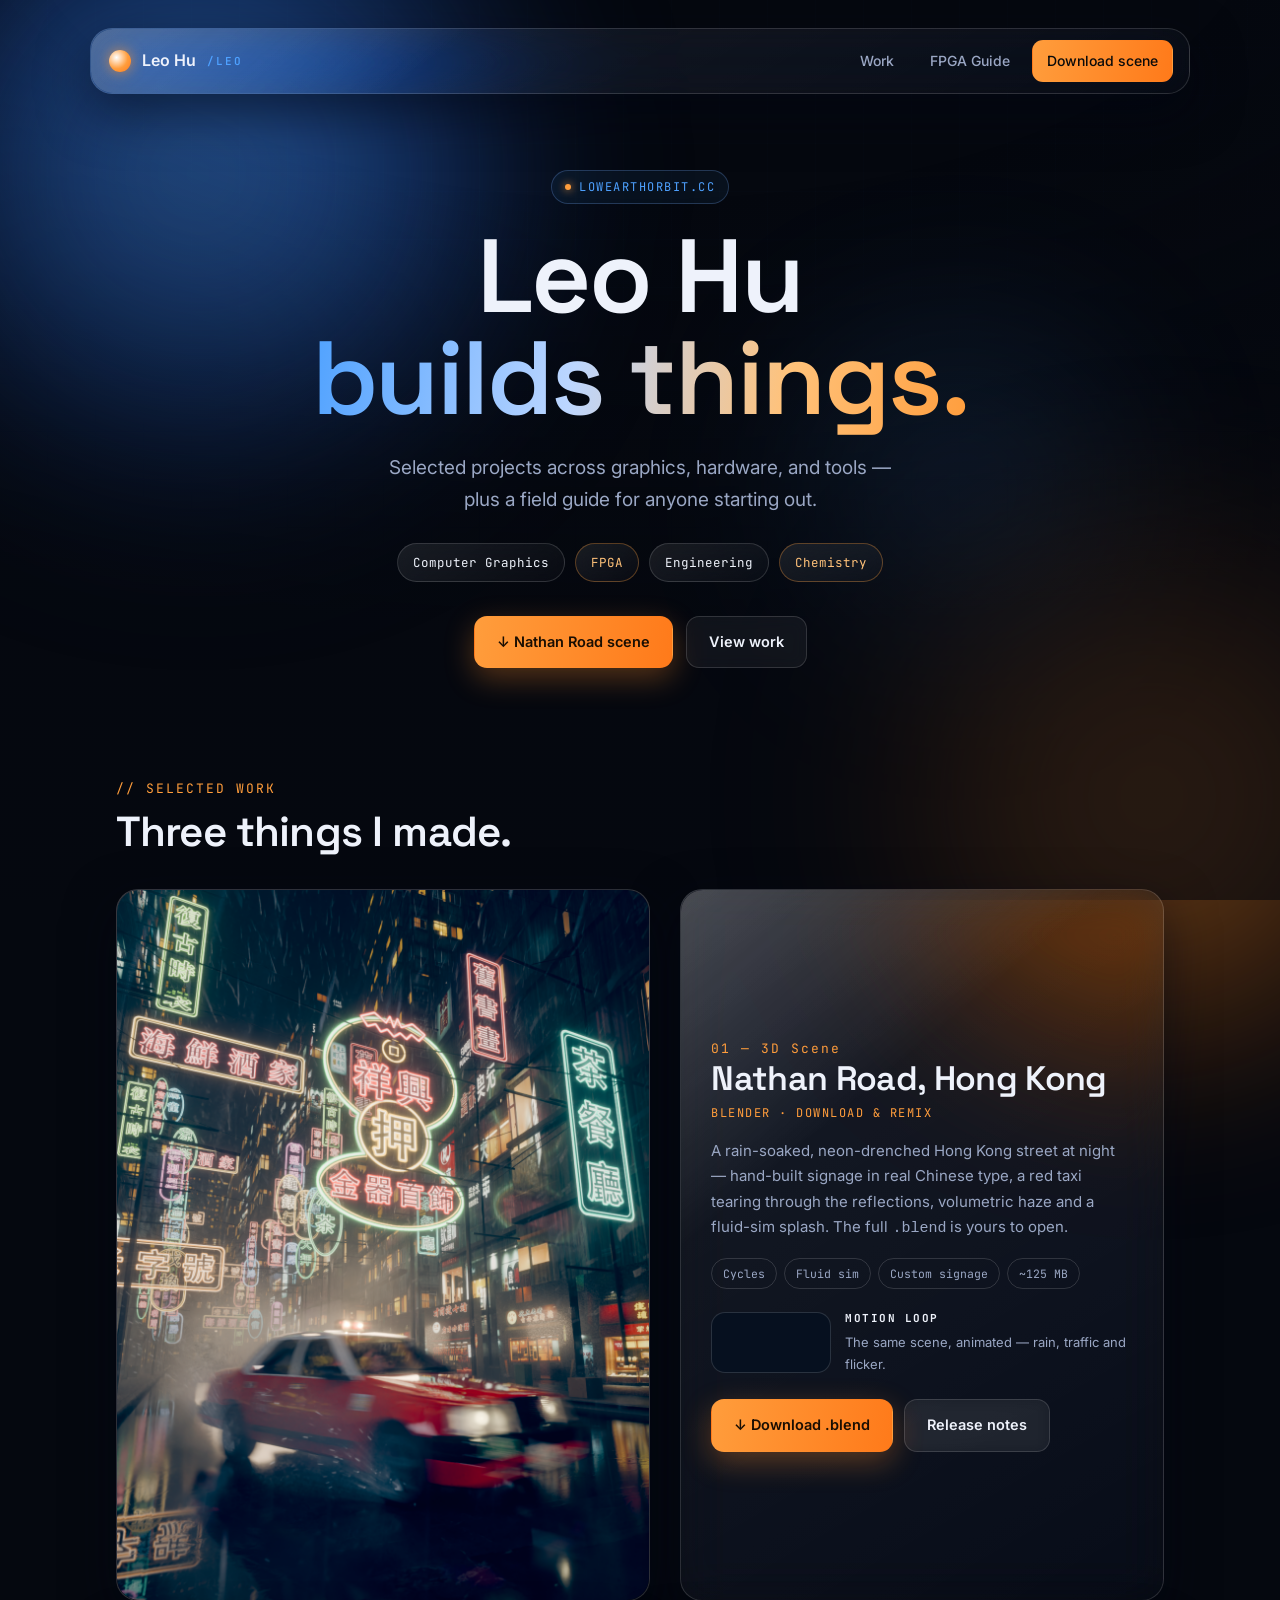
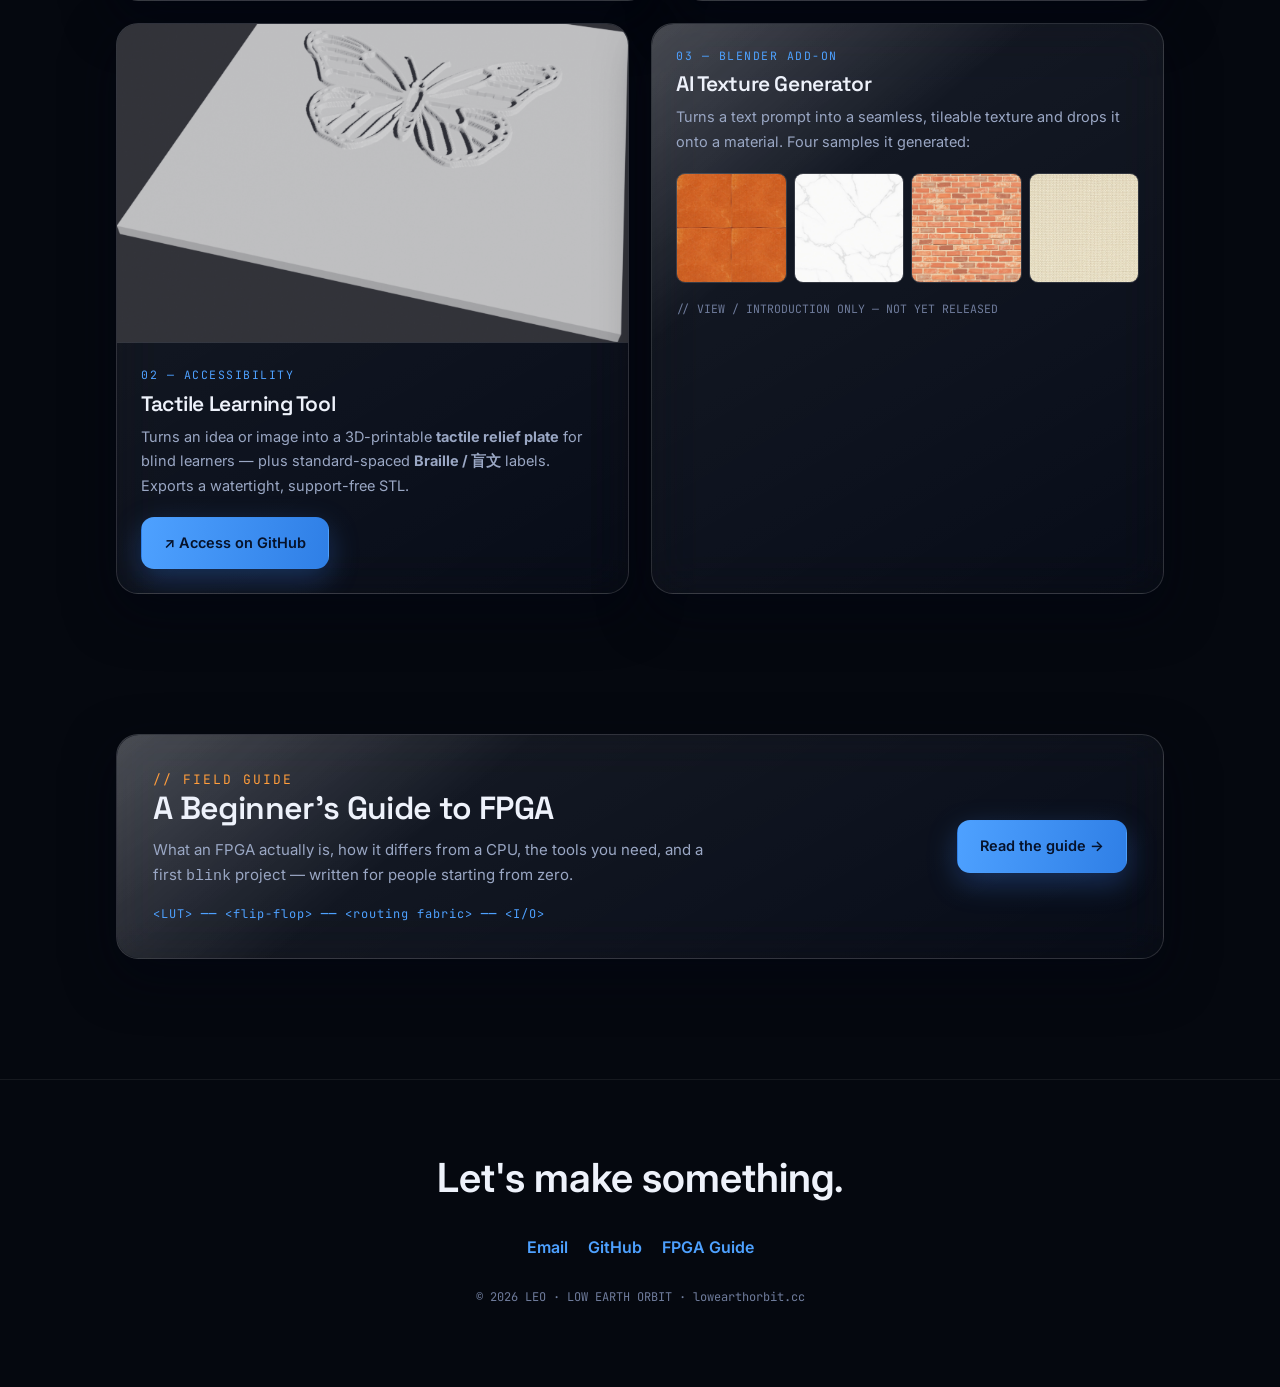
==== commit 11cb7e1e: "Redesign: liquid-glass UI (blue/orange, high-tech), big photo + small video, remove bio, add FPGA gu" ====
--- a/index.html
+++ b/index.html
@@ -3,235 +3,76 @@
 <head>
 <meta charset="UTF-8">
 <meta name="viewport" content="width=device-width, initial-scale=1.0">
-<title>Leo Hu — CG · FPGA · Engineering · Chemistry</title>
-<meta name="description" content="Leo Hu (LEO / lowearthorbit.cc) — a high-school maker working across computer graphics, FPGA, engineering, and chemistry. Blender scenes, a tactile-learning tool for blind students, and an AI texture generator.">
+<title>Leo Hu — lowearthorbit.cc</title>
+<meta name="description" content="Leo Hu — projects in computer graphics, FPGA, engineering and chemistry. A Hong Kong Blender scene, a tactile-learning tool, an AI texture generator, and a beginner's guide to FPGA.">
 <meta property="og:title" content="Leo Hu — lowearthorbit.cc">
-<meta property="og:description" content="High-school maker: computer graphics, FPGA, engineering, chemistry.">
 <meta property="og:image" content="assets/nathan_road.png">
 <link rel="preconnect" href="https://fonts.googleapis.com">
 <link rel="preconnect" href="https://fonts.gstatic.com" crossorigin>
-<link href="https://fonts.googleapis.com/css2?family=Inter:wght@400;500;600;700&family=Playfair+Display:ital,wght@0,600;0,700;1,600&display=swap" rel="stylesheet">
-<style>
-  :root{
-    --night-0:#050a1c;
-    --night-1:#0a1430;
-    --night-2:#0e1d44;
-    --panel:rgba(16,28,62,.55);
-    --panel-solid:#0d1838;
-    --border:rgba(120,160,255,.16);
-    --border-hover:rgba(120,170,255,.45);
-    --text:#eaf0ff;
-    --muted:#9fb1d8;
-    --blue:#4ea1ff;
-    --blue-deep:#2a6fd6;
-    --orange:#ff9d3c;
-    --orange-soft:#ffc879;
-    --gold:#ffd27a;
-  }
-  *{box-sizing:border-box;margin:0;padding:0}
-  html{scroll-behavior:smooth}
-  body{
-    background:var(--night-0);
-    color:var(--text);
-    font-family:'Inter',-apple-system,BlinkMacSystemFont,'Segoe UI',sans-serif;
-    line-height:1.65;
-    -webkit-font-smoothing:antialiased;
-    overflow-x:hidden;
-  }
-  .serif{font-family:'Playfair Display',Georgia,serif}
-
-  /* ---------- animated starry-night background ---------- */
-  #sky{position:fixed;inset:0;z-index:-3;background:
-        radial-gradient(120% 90% at 80% -10%, #163a78 0%, transparent 55%),
-        radial-gradient(120% 100% at 10% 110%, #1a2e63 0%, transparent 55%),
-        linear-gradient(180deg, var(--night-1) 0%, var(--night-0) 60%, #04081a 100%);}
-  #stars{position:fixed;inset:0;z-index:-2;}
-  /* Van Gogh swirls */
-  .swirl{position:fixed;border-radius:50%;filter:blur(60px);opacity:.5;z-index:-2;mix-blend-mode:screen;pointer-events:none;}
-  .swirl.a{width:60vw;height:60vw;left:-15vw;top:-10vw;
-    background:conic-gradient(from 0deg,#1b4a8a,#2a6fd6,#0e1d44,#3f7fd6,#1b4a8a);
-    animation:spin 60s linear infinite;}
-  .swirl.b{width:50vw;height:50vw;right:-12vw;top:25vh;
-    background:conic-gradient(from 90deg,#13325f,#ff9d3c33,#2a6fd6,#13325f);
-    animation:spin 90s linear infinite reverse;}
-  .swirl.c{width:45vw;height:45vw;left:20vw;bottom:-20vw;
-    background:conic-gradient(from 200deg,#0e1d44,#2a6fd6,#1b4a8a,#0e1d44);
-    animation:spin 75s linear infinite;}
-  @keyframes spin{to{transform:rotate(360deg)}}
-  /* glowing moon */
-  .moon{position:fixed;top:9vh;right:9vw;width:90px;height:90px;border-radius:50%;z-index:-2;
-    background:radial-gradient(circle at 38% 38%, #fff3d6, var(--gold) 45%, var(--orange) 80%);
-    box-shadow:0 0 60px 18px rgba(255,160,60,.35),0 0 140px 50px rgba(255,180,80,.18);
-    animation:pulse 7s ease-in-out infinite;}
-  @keyframes pulse{0%,100%{transform:scale(1)}50%{transform:scale(1.06)}}
-
-  /* ---------- nav ---------- */
-  nav{position:sticky;top:0;z-index:50;display:flex;align-items:center;justify-content:space-between;
-    padding:16px 28px;backdrop-filter:blur(12px);background:rgba(6,12,28,.55);
-    border-bottom:1px solid var(--border);}
-  .brand{display:flex;align-items:center;gap:11px;font-weight:700;letter-spacing:.5px;font-size:17px;text-decoration:none;color:var(--text)}
-  .brand .orb{width:26px;height:26px;border-radius:50%;
-    background:radial-gradient(circle at 35% 35%,#fff3d6,var(--orange) 55%,#b85c14);
-    box-shadow:0 0 14px rgba(255,150,50,.6);}
-  .brand small{color:var(--blue);font-weight:600;font-size:12px;letter-spacing:1.5px}
-  .nav-links{display:flex;gap:26px}
-  .nav-links a{color:var(--muted);text-decoration:none;font-size:14px;font-weight:500;transition:color .2s}
-  .nav-links a:hover{color:var(--text)}
-  @media(max-width:640px){.nav-links{display:none}}
-
-  .wrap{max-width:1080px;margin:0 auto;padding:0 28px}
-
-  /* ---------- hero ---------- */
-  header.hero{padding:120px 0 90px;text-align:center;position:relative}
-  .kicker{display:inline-flex;align-items:center;gap:9px;padding:7px 16px;border:1px solid var(--border);
-    border-radius:999px;font-size:12.5px;letter-spacing:1.5px;text-transform:uppercase;color:var(--orange-soft);
-    background:rgba(255,160,60,.06);margin-bottom:26px}
-  .kicker .dot{width:7px;height:7px;border-radius:50%;background:var(--orange);box-shadow:0 0 10px var(--orange)}
-  header.hero h1{font-size:clamp(46px,9vw,92px);line-height:1.04;font-weight:700;letter-spacing:-.02em}
-  header.hero h1 .grad{background:linear-gradient(100deg,var(--blue) 0%,#a9cbff 35%,var(--orange-soft) 75%,var(--orange) 100%);
-    -webkit-background-clip:text;background-clip:text;-webkit-text-fill-color:transparent;}
-  header.hero .sub{margin:24px auto 0;max-width:640px;font-size:clamp(17px,2.4vw,21px);color:var(--muted)}
-  .tags{display:flex;flex-wrap:wrap;gap:10px;justify-content:center;margin-top:30px}
-  .tags span{font-size:13px;font-weight:600;padding:7px 15px;border-radius:999px;border:1px solid var(--border);color:var(--text);
-    background:var(--panel);backdrop-filter:blur(6px)}
-  .tags span:nth-child(odd){border-color:rgba(255,160,60,.3)}
-  .cta{display:flex;gap:14px;justify-content:center;margin-top:38px;flex-wrap:wrap}
-  .btn{display:inline-flex;align-items:center;gap:9px;padding:14px 26px;border-radius:12px;font-weight:600;font-size:15px;
-    text-decoration:none;transition:transform .18s,box-shadow .18s,background .18s,border-color .18s;cursor:pointer;border:1px solid transparent}
-  .btn-primary{background:linear-gradient(100deg,var(--orange),#ff7a1a);color:#1a0e02;box-shadow:0 8px 30px rgba(255,140,40,.35)}
-  .btn-primary:hover{transform:translateY(-3px);box-shadow:0 14px 40px rgba(255,140,40,.5)}
-  .btn-ghost{background:var(--panel);border-color:var(--border);color:var(--text);backdrop-filter:blur(6px)}
-  .btn-ghost:hover{transform:translateY(-3px);border-color:var(--border-hover);background:rgba(78,161,255,.12)}
-
-  /* ---------- section scaffolding ---------- */
-  section{padding:64px 0;position:relative}
-  .eyebrow{font-size:13px;letter-spacing:2px;text-transform:uppercase;color:var(--blue);font-weight:600;margin-bottom:14px}
-  .sec-title{font-size:clamp(30px,5vw,46px);font-weight:700;letter-spacing:-.01em;line-height:1.1}
-
-  /* ---------- about ---------- */
-  .about-grid{display:grid;grid-template-columns:1.4fr 1fr;gap:48px;align-items:center}
-  .about p{color:var(--muted);font-size:17px;margin-top:18px}
-  .about strong{color:var(--text);font-weight:600}
-  .pillars{display:grid;grid-template-columns:1fr 1fr;gap:14px}
-  .pillar{padding:20px;border:1px solid var(--border);border-radius:16px;background:var(--panel);backdrop-filter:blur(8px);transition:transform .2s,border-color .2s}
-  .pillar:hover{transform:translateY(-4px);border-color:var(--border-hover)}
-  .pillar .ic{font-size:24px}
-  .pillar h4{margin-top:10px;font-size:16px}
-  .pillar p{font-size:13.5px;color:var(--muted);margin-top:4px}
-  @media(max-width:760px){.about-grid{grid-template-columns:1fr;gap:32px}}
-
-  /* ---------- feature blocks ---------- */
-  .feature{display:grid;grid-template-columns:1fr 1fr;gap:46px;align-items:center;
-    padding:34px;border:1px solid var(--border);border-radius:24px;background:var(--panel);backdrop-filter:blur(10px);
-    margin-top:30px;transition:border-color .25s,transform .25s}
-  .feature:hover{border-color:var(--border-hover)}
-  .feature.flip .media{order:2}
-  .feature .media{position:relative;border-radius:16px;overflow:hidden;aspect-ratio:4/3;background:#091025;
-    border:1px solid var(--border)}
-  .feature .media img,.feature .media video{width:100%;height:100%;object-fit:cover;display:block;transition:transform .6s ease}
-  .feature:hover .media img,.feature:hover .media video{transform:scale(1.05)}
-  .feature .badge{position:absolute;top:14px;left:14px;font-size:12px;font-weight:700;letter-spacing:.5px;
-    padding:6px 13px;border-radius:999px;background:rgba(6,12,28,.7);backdrop-filter:blur(6px);border:1px solid var(--border)}
-  .feature .badge.blue{color:var(--blue)} .feature .badge.orange{color:var(--orange-soft);border-color:rgba(255,160,60,.4)}
-  .feature h3{font-size:28px;font-weight:700;letter-spacing:-.01em}
-  .feature .role{display:inline-block;margin-top:8px;font-size:12.5px;font-weight:600;letter-spacing:1px;text-transform:uppercase;color:var(--orange)}
-  .feature p{color:var(--muted);margin-top:14px;font-size:15.5px}
-  .feature .acts{margin-top:22px;display:flex;gap:12px;flex-wrap:wrap}
-  .pill{font-size:12px;font-weight:600;color:var(--muted);padding:5px 12px;border:1px solid var(--border);border-radius:999px}
-  .stack{display:flex;gap:8px;flex-wrap:wrap;margin-top:16px}
-  @media(max-width:760px){.feature{grid-template-columns:1fr;gap:24px;padding:22px}.feature.flip .media{order:0}}
-
-  /* texture gallery */
-  .tex-gallery{display:grid;grid-template-columns:repeat(4,1fr);gap:10px;margin-top:8px}
-  .tex-gallery img{width:100%;aspect-ratio:1;object-fit:cover;border-radius:10px;border:1px solid var(--border);transition:transform .3s}
-  .tex-gallery img:hover{transform:scale(1.06)}
-  @media(max-width:520px){.tex-gallery{grid-template-columns:repeat(2,1fr)}}
-  .codeline{margin-top:18px;font-family:ui-monospace,Menlo,monospace;font-size:12.5px;color:var(--blue);
-    background:rgba(6,12,28,.6);border:1px solid var(--border);border-radius:10px;padding:11px 14px;overflow-x:auto;white-space:nowrap}
-
-  /* ---------- footer ---------- */
-  footer{padding:60px 0 70px;border-top:1px solid var(--border);margin-top:40px;text-align:center}
-  footer .big{font-size:clamp(26px,5vw,40px);font-weight:700}
-  footer .muted{color:var(--muted);margin-top:14px;font-size:15px}
-  footer .links{display:flex;gap:22px;justify-content:center;margin-top:24px}
-  footer .links a{color:var(--blue);text-decoration:none;font-weight:600;font-size:15px}
-  footer .links a:hover{color:var(--orange-soft)}
-  footer .fine{margin-top:30px;font-size:13px;color:var(--muted);opacity:.7}
-
-  /* ---------- reveal animation ---------- */
-  .reveal{opacity:0;transform:translateY(30px);transition:opacity .7s cubic-bezier(.2,.7,.2,1),transform .7s cubic-bezier(.2,.7,.2,1)}
-  .reveal.in{opacity:1;transform:none}
-</style>
+<link href="https://fonts.googleapis.com/css2?family=Inter:wght@400;500;600&family=JetBrains+Mono:wght@400;500;700&family=Space+Grotesk:wght@500;600;700&display=swap" rel="stylesheet">
+<link rel="stylesheet" href="assets/style.css">
 </head>
 <body>
-  <div id="sky"></div>
-  <canvas id="stars"></canvas>
-  <div class="swirl a"></div><div class="swirl b"></div><div class="swirl c"></div>
-  <div class="moon"></div>
+  <div class="bg-orb blue"></div>
+  <div class="bg-orb orange"></div>
+  <div class="bg-orb blue2"></div>
+  <div class="bg-grid"></div>
+  <div class="bg-veil"></div>
 
-  <nav>
-    <a class="brand" href="#top"><span class="orb"></span>Leo&nbsp;Hu <small>· LEO</small></a>
+  <nav class="glass">
+    <a class="brand" href="#top"><span class="orb-dot"></span>Leo&nbsp;Hu<span class="mono">/LEO</span></a>
     <div class="nav-links">
-      <a href="#about">About</a>
       <a href="#work">Work</a>
-      <a href="#nathan">Nathan&nbsp;Road</a>
-      <a href="#contact">Contact</a>
+      <a href="fpga.html">FPGA Guide</a>
+      <a class="btn nav-cta" href="#nathan">Download scene</a>
     </div>
   </nav>
 
   <header class="hero" id="top">
     <div class="wrap">
-      <span class="kicker reveal"><span class="dot"></span>lowearthorbit.cc</span>
-      <h1 class="reveal">Building things across<br><span class="grad serif">light, logic &amp; matter.</span></h1>
-      <p class="sub reveal">I'm <strong style="color:var(--text)">Leo Hu</strong> — a high-school maker exploring computer graphics, FPGA design, engineering, and chemistry. I render cities, design printable tools for blind learners, and teach machines to make textures.</p>
-      <div class="tags reveal">
-        <span>Computer Graphics</span><span>FPGA</span><span>Engineering</span><span>Chemistry</span>
+      <span class="tag reveal"><span class="dot"></span>lowearthorbit.cc</span>
+      <h1 class="reveal" style="margin-top:22px">Leo&nbsp;Hu<br><span class="grad">builds&nbsp;things.</span></h1>
+      <p class="lead reveal">Selected projects across graphics, hardware, and tools — plus a field guide for anyone starting out.</p>
+      <div class="chips reveal">
+        <span class="chip">Computer Graphics</span>
+        <span class="chip">FPGA</span>
+        <span class="chip">Engineering</span>
+        <span class="chip">Chemistry</span>
       </div>
       <div class="cta reveal">
-        <a class="btn btn-primary" href="#nathan">↓ Download Nathan Road scene</a>
-        <a class="btn btn-ghost" href="#work">Explore the work</a>
+        <a class="btn btn-primary" href="#nathan">↓ Nathan Road scene</a>
+        <a class="btn btn-ghost" href="#work">View work</a>
       </div>
     </div>
   </header>
 
-  <section id="about">
-    <div class="wrap about-grid">
-      <div class="about reveal">
-        <div class="eyebrow">About</div>
-        <h2 class="sec-title">A high-schooler who likes to <span class="serif" style="color:var(--orange-soft)">make</span>.</h2>
-        <p>I'm a high school student fascinated by how things work — from the <strong>shaders</strong> that paint a virtual rainstorm, to the <strong>gates inside an FPGA</strong>, to the <strong>reactions</strong> on a lab bench. I like projects that sit at the seams between disciplines.</p>
-        <p>Most of what I build starts as curiosity and turns into a tool someone can actually use. The pieces below are three of my favorites: a cinematic 3D scene, an accessibility tool for blind learners, and an AI-driven texture generator.</p>
-      </div>
-      <div class="pillars reveal">
-        <div class="pillar"><div class="ic">🎨</div><h4>Computer Graphics</h4><p>Blender scenes, shaders, rendering &amp; pipelines.</p></div>
-        <div class="pillar"><div class="ic">🔧</div><h4>FPGA</h4><p>Digital logic, HDL, hardware that thinks in parallel.</p></div>
-        <div class="pillar"><div class="ic">⚙️</div><h4>Engineering</h4><p>Designing, building, and 3D-printing real objects.</p></div>
-        <div class="pillar"><div class="ic">🧪</div><h4>Chemistry</h4><p>Reactions, materials, and the matter behind it all.</p></div>
-      </div>
-    </div>
-  </section>
-
   <section id="work">
     <div class="wrap">
-      <div class="reveal">
-        <div class="eyebrow">Selected Work</div>
+      <div class="sec-head reveal">
+        <div class="sec-num">// SELECTED WORK</div>
         <h2 class="sec-title">Three things I made.</h2>
       </div>
 
-      <!-- Nathan Road -->
-      <article class="feature reveal" id="nathan">
-        <div class="media">
-          <span class="badge orange">Blender · Downloadable</span>
-          <video autoplay muted loop playsinline poster="assets/nathan_road.png">
-            <source src="assets/nathan_loop.mp4" type="video/mp4">
-          </video>
+      <!-- 01 — Nathan Road: BIG static photo + small video -->
+      <article class="nathan reveal" id="nathan">
+        <div class="glass photo">
+          <img src="assets/nathan_road.png" alt="Nathan Road, Hong Kong — neon street at night with a red taxi">
         </div>
-        <div>
-          <h3 class="serif">Nathan Road, Hong Kong</h3>
-          <span class="role">3D Scene · Download &amp; open in Blender</span>
-          <p>A rain-soaked, neon-drenched recreation of a Hong Kong street at night — hand-built signage in real Chinese type, a red taxi tearing through reflections, volumetric haze, and a fluid-sim splash. The full <code>.blend</code> is yours to open, study, and remix.</p>
-          <div class="stack">
-            <span class="pill">Cycles</span><span class="pill">Fluid sim</span><span class="pill">Custom signage</span><span class="pill">~125&nbsp;MB</span>
+        <div class="glass panel">
+          <div class="sec-num">01 — 3D Scene</div>
+          <h3>Nathan Road, Hong Kong</h3>
+          <div class="role">Blender · Download &amp; remix</div>
+          <p>A rain-soaked, neon-drenched Hong Kong street at night — hand-built signage in real Chinese type, a red taxi tearing through the reflections, volumetric haze and a fluid-sim splash. The full <code>.blend</code> is yours to open.</p>
+          <div class="specs">
+            <span class="pill">Cycles</span><span class="pill">Fluid sim</span><span class="pill">Custom signage</span><span class="pill">~125 MB</span>
+          </div>
+          <div class="video-row">
+            <div class="video-mini">
+              <video autoplay muted loop playsinline>
+                <source src="assets/nathan_video.mp4" type="video/mp4">
+              </video>
+            </div>
+            <div class="video-cap"><b>Motion loop</b>The same scene, animated — rain, traffic and flicker.</div>
           </div>
           <div class="acts">
             <a class="btn btn-primary" href="https://github.com/leoeohu/leoeohu.github.io/releases/download/nathan-road-v1/nathan_road_hk.blend">↓ Download .blend</a>
@@ -240,44 +81,52 @@
         </div>
       </article>
 
-      <!-- Tactile tool -->
-      <article class="feature flip reveal">
-        <div class="media">
-          <span class="badge blue">Accessibility · Open tool</span>
-          <img src="assets/tactile_relief.png" alt="Tactile relief plate preview">
+      <!-- 02 + 03 -->
+      <div class="cards">
+        <article class="glass card reveal">
+          <div class="thumb"><img src="assets/tactile_relief.png" alt="Tactile relief plate preview"></div>
+          <div class="body">
+            <div class="role">02 — Accessibility</div>
+            <h3>Tactile Learning Tool</h3>
+            <p>Turns an idea or image into a 3D-printable <strong>tactile relief plate</strong> for blind learners — plus standard-spaced <strong>Braille / 盲文</strong> labels. Exports a watertight, support-free STL.</p>
+            <div class="acts">
+              <a class="btn btn-blue" href="https://github.com/leoeohu/tactile-braille-maker">↗ Access on GitHub</a>
+            </div>
+          </div>
+        </article>
+
+        <article class="glass card reveal">
+          <div class="body" style="padding-bottom:18px">
+            <div class="role">03 — Blender add-on</div>
+            <h3>AI Texture Generator</h3>
+            <p>Turns a text prompt into a seamless, tileable texture and drops it onto a material. Four samples it generated:</p>
+          </div>
+          <div class="body" style="padding-top:0">
+            <div class="tex-grid">
+              <img src="assets/tex_copper.png" alt="generated copper texture">
+              <img src="assets/tex_marble.png" alt="generated marble texture">
+              <img src="assets/tex_brick.png" alt="generated brick texture">
+              <img src="assets/tex_fabric.png" alt="generated linen texture">
+            </div>
+            <div class="note">// VIEW / INTRODUCTION ONLY — NOT YET RELEASED</div>
+          </div>
+        </article>
+      </div>
+    </div>
+  </section>
+
+  <!-- FPGA guide -->
+  <section id="guide">
+    <div class="wrap">
+      <article class="glass guide-banner reveal">
+        <div>
+          <div class="sec-num">// FIELD GUIDE</div>
+          <h3>A Beginner's Guide to FPGA</h3>
+          <p>What an FPGA actually is, how it differs from a CPU, the tools you need, and a first <code>blink</code> project — written for people starting from zero.</p>
+          <div class="circuit">&lt;LUT&gt; ── &lt;flip-flop&gt; ── &lt;routing fabric&gt; ── &lt;I/O&gt;</div>
         </div>
         <div>
-          <h3 class="serif">Tactile Learning Tool</h3>
-          <span class="role">For blind learners · Access on GitHub</span>
-          <p>Turns an idea or a reference image into a 3D-printable <strong>tactile relief plate</strong> for blind students — plus standard-spaced <strong>Braille / 盲文</strong> labels. AI generates a clean line drawing, a height map becomes an embossed solid, and Blender exports a watertight, flat-bottomed STL that prints support-free.</p>
-          <div class="stack">
-            <span class="pill">Python</span><span class="pill">Blender displace</span><span class="pill">Braille / 盲文</span><span class="pill">STL export</span>
-          </div>
-          <div class="acts">
-            <a class="btn btn-primary" href="https://github.com/leoeohu/tactile-braille-maker">↗ Access on GitHub</a>
-            <a class="btn btn-ghost" href="https://github.com/leoeohu/tactile-braille-maker#readme">How it works</a>
-          </div>
-        </div>
-      </article>
-
-      <!-- Texture generator -->
-      <article class="feature reveal">
-        <div>
-          <h3 class="serif">AI Texture Generator</h3>
-          <span class="role">Blender add-on · Preview only</span>
-          <p>A small tool that turns a text prompt into a <strong>seamless, tileable PBR-ready texture</strong> and drops it straight onto a material — copper, marble, brick, woven linen, anything you can describe. Below are four samples it generated. This one's a peek behind the curtain rather than a download.</p>
-          <div class="tex-gallery">
-            <img src="assets/tex_copper.png" alt="generated copper texture">
-            <img src="assets/tex_marble.png" alt="generated marble texture">
-            <img src="assets/tex_brick.png" alt="generated brick texture">
-            <img src="assets/tex_fabric.png" alt="generated linen texture">
-          </div>
-          <div class="codeline">$ gen_texture.py "polished carrara marble, seamless tileable" → marble.png</div>
-          <div class="acts"><span class="pill">View / introduction only — not yet released</span></div>
-        </div>
-        <div class="media">
-          <span class="badge blue">Generator · Preview</span>
-          <img src="assets/tex_copper.png" alt="texture generator output">
+          <a class="btn btn-blue" href="fpga.html">Read the guide →</a>
         </div>
       </article>
     </div>
@@ -285,53 +134,16 @@
 
   <footer id="contact">
     <div class="wrap">
-      <div class="big serif">Let's make something.</div>
-      <p class="muted">Reach me, or take a look at the rest of my code.</p>
+      <div class="big">Let's make something.</div>
       <div class="links">
         <a href="mailto:leoh949494@gmail.com">Email</a>
         <a href="https://github.com/leoeohu">GitHub</a>
+        <a href="fpga.html">FPGA Guide</a>
       </div>
-      <p class="fine">© <span id="year"></span> Leo Hu · <span style="color:var(--orange-soft)">LEO</span> — Low Earth Orbit · lowearthorbit.cc</p>
+      <div class="fine">© <span id="year"></span> LEO · LOW EARTH ORBIT · lowearthorbit.cc</div>
     </div>
   </footer>
 
-<script>
-  document.getElementById('year').textContent=new Date().getFullYear();
-
-  /* ---- twinkling starfield + occasional shooting star ---- */
-  const c=document.getElementById('stars'),x=c.getContext('2d');
-  let w,h,stars,shoot=null;
-  const PALETTE=['#ffffff','#ffd27a','#ff9d3c','#9fc6ff','#4ea1ff'];
-  function resize(){w=c.width=innerWidth;h=c.height=innerHeight;
-    const n=Math.min(220,Math.floor(w*h/9000));
-    stars=Array.from({length:n},()=>({x:Math.random()*w,y:Math.random()*h,
-      r:Math.random()*1.6+.3,base:Math.random()*.6+.2,
-      tw:Math.random()*2*Math.PI,sp:Math.random()*.02+.005,
-      col:PALETTE[Math.floor(Math.random()*PALETTE.length)]}));}
-  resize();addEventListener('resize',resize);
-  function maybeShoot(){if(!shoot&&Math.random()<.004){
-    shoot={x:Math.random()*w*.6,y:Math.random()*h*.4,len:0,ang:Math.PI/4+ (Math.random()*.3-.15),life:0};}}
-  function draw(){x.clearRect(0,0,w,h);
-    for(const s of stars){s.tw+=s.sp;const a=s.base+Math.sin(s.tw)*.35;
-      x.globalAlpha=Math.max(0,Math.min(1,a));x.beginPath();
-      x.arc(s.x,s.y,s.r,0,7);x.fillStyle=s.col;
-      x.shadowBlur=s.r*4;x.shadowColor=s.col;x.fill();}
-    x.shadowBlur=0;x.globalAlpha=1;
-    maybeShoot();
-    if(shoot){shoot.life++;shoot.len=Math.min(160,shoot.len+9);
-      const dx=Math.cos(shoot.ang),dy=Math.sin(shoot.ang);
-      const ex=shoot.x+dx*shoot.life*9,ey=shoot.y+dy*shoot.life*9;
-      const g=x.createLinearGradient(ex-dx*shoot.len,ey-dy*shoot.len,ex,ey);
-      g.addColorStop(0,'rgba(255,210,120,0)');g.addColorStop(1,'rgba(255,220,150,.9)');
-      x.strokeStyle=g;x.lineWidth=2;x.beginPath();
-      x.moveTo(ex-dx*shoot.len,ey-dy*shoot.len);x.lineTo(ex,ey);x.stroke();
-      if(ex>w||ey>h||shoot.life>60)shoot=null;}
-    requestAnimationFrame(draw);}
-  draw();
-
-  /* ---- scroll reveal ---- */
-  const io=new IntersectionObserver((es)=>{es.forEach(e=>{if(e.isIntersecting){e.target.classList.add('in');io.unobserve(e.target);}});},{threshold:.15});
-  document.querySelectorAll('.reveal').forEach((el,i)=>{el.style.transitionDelay=(i%4*60)+'ms';io.observe(el);});
-</script>
+  <script src="assets/main.js"></script>
 </body>
 </html>
--- a/assets/style.css
+++ b/assets/style.css
@@ -0,0 +1,218 @@
+/* ===========================================================
+   lowearthorbit.cc — shared design system
+   minimalist · liquid glass · blue + orange · high-tech
+   =========================================================== */
+:root{
+  --bg-0:#05080f;
+  --bg-1:#080d1a;
+  --ink:#eef2fb;
+  --muted:#9aa7c4;
+  --muted-2:#6f7c9c;
+
+  --blue:#4ea1ff;
+  --blue-2:#2f7fe6;
+  --blue-deep:#1b4fae;
+  --orange:#ff9d3c;
+  --orange-2:#ff7a1a;
+  --orange-soft:#ffc27a;
+
+  --glass-bg:linear-gradient(150deg, rgba(255,255,255,.085), rgba(255,255,255,.02));
+  --glass-brd:rgba(255,255,255,.14);
+  --glass-shadow:0 18px 50px rgba(2,6,18,.55);
+  --maxw:1100px;
+  --ease:cubic-bezier(.22,.7,.2,1);
+  --mono:'JetBrains Mono',ui-monospace,Menlo,monospace;
+}
+*{box-sizing:border-box;margin:0;padding:0}
+html{scroll-behavior:smooth}
+body{
+  background:var(--bg-0);
+  color:var(--ink);
+  font-family:'Inter',-apple-system,BlinkMacSystemFont,'Segoe UI',sans-serif;
+  line-height:1.7;font-size:16px;
+  -webkit-font-smoothing:antialiased;
+  overflow-x:hidden;position:relative;min-height:100vh;
+}
+h1,h2,h3,h4{font-family:'Space Grotesk','Inter',sans-serif;letter-spacing:-.02em;line-height:1.1}
+a{color:inherit}
+.mono{font-family:var(--mono)}
+
+/* ---------- ambient background: drifting orbs + tech grid ---------- */
+.bg-orb{position:fixed;border-radius:50%;filter:blur(90px);z-index:-3;opacity:.55;pointer-events:none}
+.bg-orb.blue{width:55vw;height:55vw;left:-12vw;top:-14vw;
+  background:radial-gradient(circle,var(--blue) 0%,var(--blue-deep) 45%,transparent 70%);
+  animation:drift1 26s var(--ease) infinite alternate}
+.bg-orb.orange{width:48vw;height:48vw;right:-14vw;bottom:-16vw;
+  background:radial-gradient(circle,var(--orange) 0%,#9c4a08 45%,transparent 70%);
+  animation:drift2 32s var(--ease) infinite alternate;opacity:.42}
+.bg-orb.blue2{width:34vw;height:34vw;right:8vw;top:30vh;
+  background:radial-gradient(circle,var(--blue) 0%,transparent 68%);opacity:.28;
+  animation:drift3 38s var(--ease) infinite alternate}
+@keyframes drift1{to{transform:translate(8vw,10vh) scale(1.12)}}
+@keyframes drift2{to{transform:translate(-7vw,-8vh) scale(1.08)}}
+@keyframes drift3{to{transform:translate(-6vw,6vh) scale(1.15)}}
+.bg-grid{position:fixed;inset:0;z-index:-2;pointer-events:none;opacity:.5;
+  background:
+    linear-gradient(transparent 0,transparent calc(100% - 1px),rgba(120,160,255,.05) 100%),
+    linear-gradient(90deg,transparent 0,transparent calc(100% - 1px),rgba(120,160,255,.05) 100%);
+  background-size:48px 48px;
+  -webkit-mask-image:radial-gradient(120% 90% at 50% 0%,#000 30%,transparent 80%);
+  mask-image:radial-gradient(120% 90% at 50% 0%,#000 30%,transparent 80%);}
+.bg-veil{position:fixed;inset:0;z-index:-2;pointer-events:none;
+  background:radial-gradient(120% 80% at 50% -10%,transparent 40%,rgba(5,8,15,.6) 100%)}
+
+/* ---------- liquid glass primitive ---------- */
+.glass{position:relative;background:var(--glass-bg);backdrop-filter:blur(22px) saturate(170%);
+  -webkit-backdrop-filter:blur(22px) saturate(170%);
+  border:1px solid var(--glass-brd);border-radius:22px;box-shadow:var(--glass-shadow);
+  overflow:hidden;isolation:isolate;
+  transition:transform .4s var(--ease),border-color .4s var(--ease),box-shadow .4s var(--ease)}
+.glass::before{content:"";position:absolute;inset:0;border-radius:inherit;pointer-events:none;
+  background:linear-gradient(140deg,rgba(255,255,255,.35),rgba(255,255,255,0) 32%);
+  opacity:.6;mix-blend-mode:overlay}
+.glass::after{content:"";position:absolute;inset:0;border-radius:inherit;pointer-events:none;
+  background:radial-gradient(220px circle at var(--mx,50%) var(--my,15%),rgba(255,255,255,.18),transparent 60%);
+  opacity:0;transition:opacity .4s var(--ease)}
+.glass:hover{transform:translateY(-4px);border-color:rgba(255,255,255,.28);
+  box-shadow:0 26px 70px rgba(2,6,18,.6),0 0 0 1px rgba(120,170,255,.12)}
+.glass:hover::after{opacity:1}
+.glass>*{position:relative;z-index:1}
+
+/* ---------- layout ---------- */
+.wrap{max-width:var(--maxw);margin:0 auto;padding:0 26px}
+section{padding:70px 0;position:relative}
+.tag{display:inline-flex;align-items:center;gap:8px;font-family:var(--mono);font-size:12px;
+  letter-spacing:1.5px;text-transform:uppercase;color:var(--blue);
+  padding:6px 13px;border:1px solid rgba(120,170,255,.25);border-radius:999px;background:rgba(78,161,255,.06)}
+.tag .dot{width:6px;height:6px;border-radius:50%;background:var(--orange);box-shadow:0 0 8px var(--orange)}
+.sec-head{margin-bottom:34px}
+.sec-num{font-family:var(--mono);font-size:13px;color:var(--orange);letter-spacing:2px}
+.sec-title{font-size:clamp(28px,4.6vw,42px);font-weight:600;margin-top:8px}
+.sec-sub{color:var(--muted);margin-top:10px;max-width:560px}
+
+/* ---------- nav ---------- */
+nav{position:sticky;top:14px;z-index:60;margin:14px auto 0;max-width:var(--maxw);
+  width:calc(100% - 28px);display:flex;align-items:center;justify-content:space-between;
+  padding:11px 16px 11px 18px;border-radius:18px}
+.brand{display:flex;align-items:center;gap:11px;text-decoration:none;color:var(--ink);font-weight:600;font-size:16px}
+.brand .orb-dot{width:22px;height:22px;border-radius:50%;
+  background:radial-gradient(circle at 34% 34%,#fff,var(--orange) 55%,var(--orange-2));
+  box-shadow:0 0 14px rgba(255,150,50,.7)}
+.brand .mono{color:var(--blue);font-size:11px;letter-spacing:2px}
+.nav-links{display:flex;gap:8px;align-items:center}
+.nav-links a{text-decoration:none;color:var(--muted);font-size:14px;font-weight:500;
+  padding:8px 14px;border-radius:11px;transition:color .25s,background .25s}
+.nav-links a:hover{color:var(--ink);background:rgba(255,255,255,.06)}
+.nav-cta{color:#0a0a0a!important;background:linear-gradient(100deg,var(--orange),var(--orange-2));font-weight:600}
+.nav-cta:hover{filter:brightness(1.08)}
+@media(max-width:620px){.nav-links a:not(.nav-cta){display:none}}
+
+/* ---------- buttons ---------- */
+.btn{display:inline-flex;align-items:center;gap:9px;text-decoration:none;font-weight:600;font-size:14.5px;
+  padding:13px 22px;border-radius:13px;cursor:pointer;border:1px solid transparent;
+  transition:transform .2s var(--ease),box-shadow .2s var(--ease),background .2s,border-color .2s}
+.btn-primary{background:linear-gradient(100deg,var(--orange),var(--orange-2));color:#1a0e02;
+  box-shadow:0 10px 30px rgba(255,140,40,.32)}
+.btn-primary:hover{transform:translateY(-3px);box-shadow:0 16px 42px rgba(255,140,40,.46)}
+.btn-blue{background:linear-gradient(100deg,var(--blue),var(--blue-2));color:#06122a;
+  box-shadow:0 10px 30px rgba(60,130,246,.3)}
+.btn-blue:hover{transform:translateY(-3px);box-shadow:0 16px 42px rgba(60,130,246,.45)}
+.btn-ghost{background:rgba(255,255,255,.05);border-color:var(--glass-brd);color:var(--ink);
+  backdrop-filter:blur(8px)}
+.btn-ghost:hover{transform:translateY(-3px);border-color:rgba(255,255,255,.3);background:rgba(255,255,255,.09)}
+
+/* ---------- hero ---------- */
+header.hero{padding:90px 0 40px;text-align:center}
+header.hero h1{font-size:clamp(48px,9vw,104px);font-weight:600;line-height:.98}
+.hero .grad{background:linear-gradient(100deg,var(--blue) 0%,#bcd6ff 40%,var(--orange-soft) 72%,var(--orange) 100%);
+  -webkit-background-clip:text;background-clip:text;-webkit-text-fill-color:transparent}
+.hero .lead{margin:22px auto 0;max-width:520px;color:var(--muted);font-size:clamp(16px,2.2vw,19px)}
+.hero .chips{display:flex;gap:10px;justify-content:center;flex-wrap:wrap;margin-top:26px}
+.chip{font-family:var(--mono);font-size:12.5px;color:var(--ink);padding:8px 15px;border-radius:999px;
+  background:var(--glass-bg);border:1px solid var(--glass-brd);backdrop-filter:blur(10px)}
+.chip:nth-child(even){border-color:rgba(255,160,60,.32);color:var(--orange-soft)}
+.hero .cta{display:flex;gap:13px;justify-content:center;flex-wrap:wrap;margin-top:34px}
+
+/* ---------- nathan feature: big photo + small video ---------- */
+.nathan{display:grid;grid-template-columns:1.05fr .95fr;gap:30px;align-items:stretch}
+.nathan .photo{padding:0}
+.nathan .photo img{display:block;width:100%;height:100%;object-fit:cover;border-radius:22px;min-height:420px}
+.nathan .panel{padding:30px;display:flex;flex-direction:column;justify-content:center}
+.nathan .panel h3{font-size:clamp(26px,3.4vw,34px);font-weight:600}
+.nathan .role{font-family:var(--mono);font-size:12px;letter-spacing:1.5px;text-transform:uppercase;color:var(--orange);margin-top:6px}
+.nathan .panel p{color:var(--muted);margin-top:14px;font-size:15px}
+.nathan .specs{display:flex;flex-wrap:wrap;gap:7px;margin-top:16px}
+.pill{font-family:var(--mono);font-size:11.5px;color:var(--muted);padding:5px 11px;border:1px solid var(--glass-brd);border-radius:999px}
+.video-row{display:flex;align-items:center;gap:14px;margin-top:20px}
+.video-mini{width:120px;flex:0 0 120px;border-radius:14px;overflow:hidden;border:1px solid var(--glass-brd);background:#06101f}
+.video-mini video{display:block;width:100%;height:100%;object-fit:cover}
+.video-cap{font-size:13px;color:var(--muted)}
+.video-cap b{display:block;color:var(--ink);font-family:var(--mono);font-size:11px;letter-spacing:1.5px;text-transform:uppercase;margin-bottom:3px}
+.acts{display:flex;gap:11px;flex-wrap:wrap;margin-top:24px}
+@media(max-width:780px){.nathan{grid-template-columns:1fr}.nathan .photo img{min-height:0;aspect-ratio:3/4}}
+
+/* ---------- two-up project cards ---------- */
+.cards{display:grid;grid-template-columns:1fr 1fr;gap:22px;margin-top:22px}
+.card{padding:0;display:flex;flex-direction:column}
+.card .thumb{aspect-ratio:16/10;overflow:hidden;border-bottom:1px solid var(--glass-brd)}
+.card .thumb img{width:100%;height:100%;object-fit:cover;transition:transform .6s var(--ease)}
+.card:hover .thumb img{transform:scale(1.06)}
+.card .body{padding:22px 24px 24px}
+.card .role{font-family:var(--mono);font-size:11.5px;letter-spacing:1.5px;text-transform:uppercase;color:var(--blue)}
+.card h3{font-size:21px;font-weight:600;margin-top:7px}
+.card p{color:var(--muted);font-size:14.5px;margin-top:10px}
+.card .acts{margin-top:18px}
+.tex-grid{display:grid;grid-template-columns:repeat(4,1fr);gap:7px}
+.tex-grid img{width:100%;aspect-ratio:1;object-fit:cover;border-radius:9px;border:1px solid var(--glass-brd)}
+.note{font-family:var(--mono);font-size:11.5px;color:var(--muted-2);margin-top:16px}
+@media(max-width:780px){.cards{grid-template-columns:1fr}}
+
+/* ---------- FPGA guide banner on home ---------- */
+.guide-banner{padding:34px 36px;display:grid;grid-template-columns:1fr auto;gap:24px;align-items:center}
+.guide-banner h3{font-size:clamp(24px,3.2vw,32px);font-weight:600}
+.guide-banner p{color:var(--muted);margin-top:10px;max-width:560px;font-size:15px}
+.guide-banner .circuit{font-family:var(--mono);font-size:12px;color:var(--blue);margin-top:14px;letter-spacing:1px}
+@media(max-width:680px){.guide-banner{grid-template-columns:1fr}}
+
+/* ---------- footer ---------- */
+footer{padding:64px 0 80px;text-align:center;border-top:1px solid rgba(255,255,255,.07);margin-top:50px}
+footer .big{font-size:clamp(26px,5vw,40px);font-weight:600}
+footer .links{display:flex;gap:20px;justify-content:center;margin-top:22px}
+footer .links a{color:var(--blue);text-decoration:none;font-weight:600}
+footer .links a:hover{color:var(--orange-soft)}
+footer .fine{margin-top:26px;font-family:var(--mono);font-size:12px;color:var(--muted-2)}
+
+/* ---------- article (fpga guide page) ---------- */
+.article{max-width:760px;margin:0 auto;padding:40px 0 20px}
+.article .glass{padding:34px 38px;margin-top:24px}
+.article h2{font-size:clamp(24px,3.4vw,30px);font-weight:600;margin-top:6px}
+.article h3{font-size:20px;font-weight:600;margin:26px 0 6px;color:var(--ink)}
+.article h3 .n{font-family:var(--mono);color:var(--orange);font-size:14px;margin-right:8px}
+.article p{color:#cdd6ea;margin-top:12px}
+.article ul{margin:12px 0 0 2px;padding-left:20px;color:#cdd6ea}
+.article li{margin-top:7px}
+.article strong{color:#fff}
+.article .lead{font-size:18px;color:var(--muted)}
+.article code{font-family:var(--mono);font-size:13px;background:rgba(120,170,255,.12);
+  border:1px solid rgba(120,170,255,.2);border-radius:6px;padding:2px 7px;color:#cfe2ff}
+.article pre{margin-top:14px;background:rgba(4,8,16,.7);border:1px solid var(--glass-brd);border-radius:14px;
+  padding:16px 18px;overflow-x:auto}
+.article pre code{background:none;border:none;padding:0;color:#bfe0ff;font-size:13px;line-height:1.7}
+.callout{margin-top:18px;border-left:3px solid var(--orange);background:rgba(255,160,60,.07);
+  border-radius:0 12px 12px 0;padding:14px 18px;color:#e7ddca;font-size:14.5px}
+.callout b{color:var(--orange-soft)}
+.steps{counter-reset:s;list-style:none;padding:0;margin-top:14px}
+.steps li{counter-increment:s;position:relative;padding:10px 0 10px 46px;border-top:1px solid rgba(255,255,255,.07);color:#cdd6ea}
+.steps li:first-child{border-top:none}
+.steps li::before{content:counter(s,decimal-leading-zero);position:absolute;left:0;top:10px;
+  font-family:var(--mono);font-size:13px;color:#06122a;background:linear-gradient(100deg,var(--blue),var(--blue-2));
+  width:30px;height:30px;border-radius:9px;display:grid;place-items:center;font-weight:700}
+.steps li b{color:#fff}
+.toc{display:flex;gap:8px;flex-wrap:wrap;margin-top:18px}
+.toc a{font-family:var(--mono);font-size:12px;text-decoration:none;color:var(--muted);
+  padding:6px 12px;border:1px solid var(--glass-brd);border-radius:999px;transition:.25s}
+.toc a:hover{color:var(--ink);border-color:var(--blue);background:rgba(78,161,255,.08)}
+
+/* ---------- reveal ---------- */
+.reveal{opacity:0;transform:translateY(26px);transition:opacity .8s var(--ease),transform .8s var(--ease)}
+.reveal.in{opacity:1;transform:none}
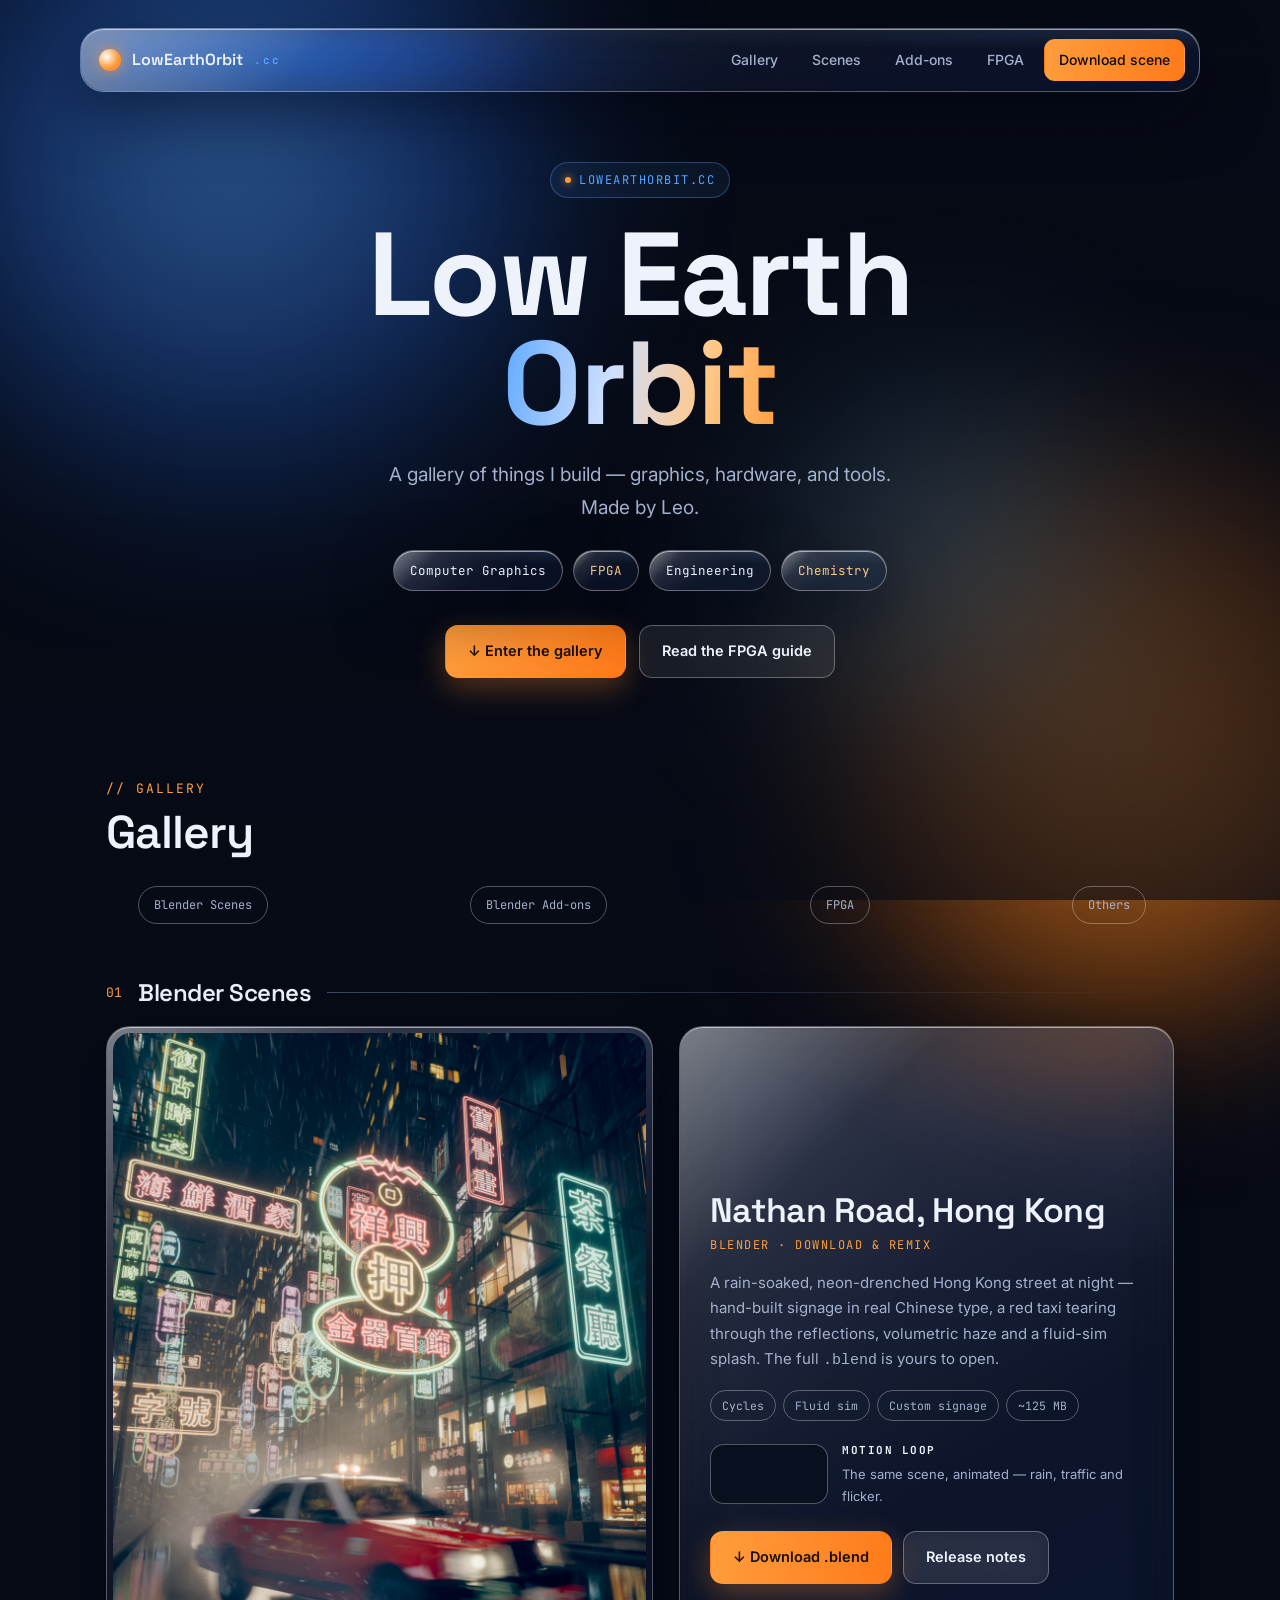
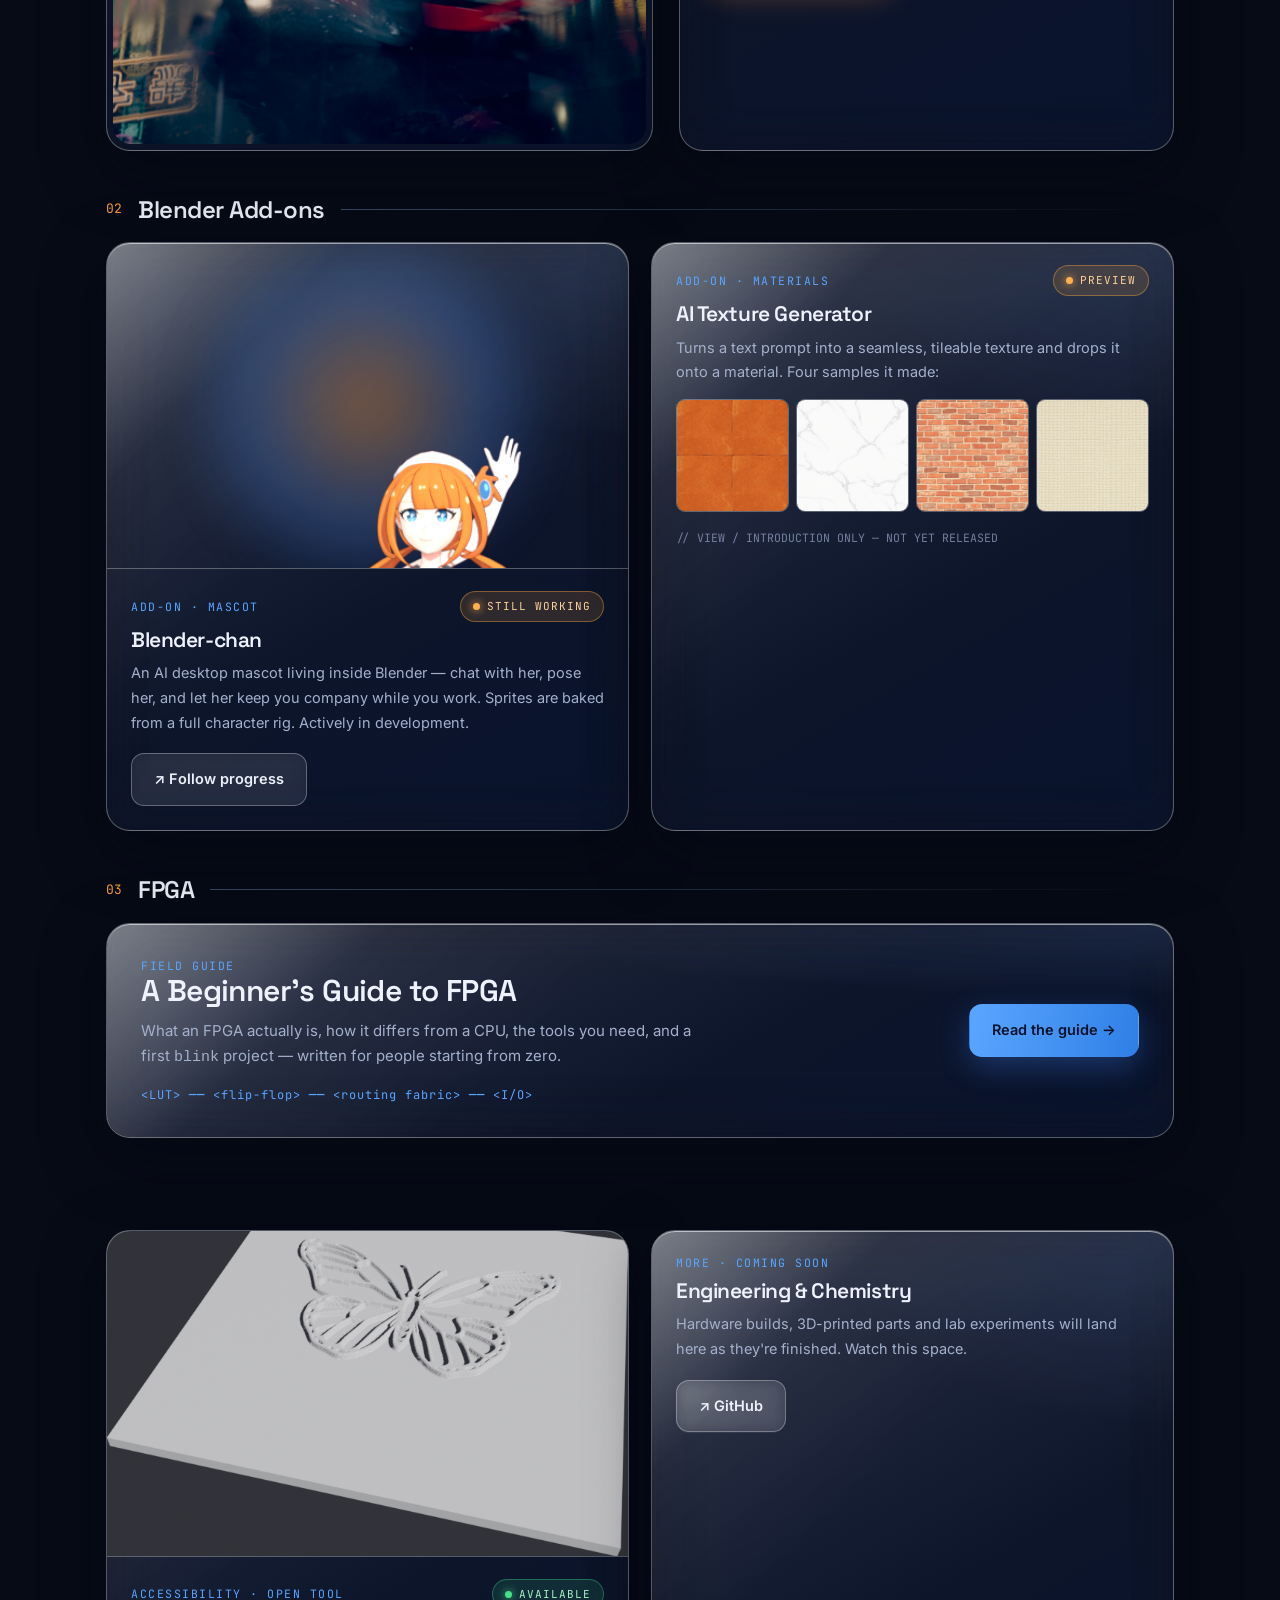
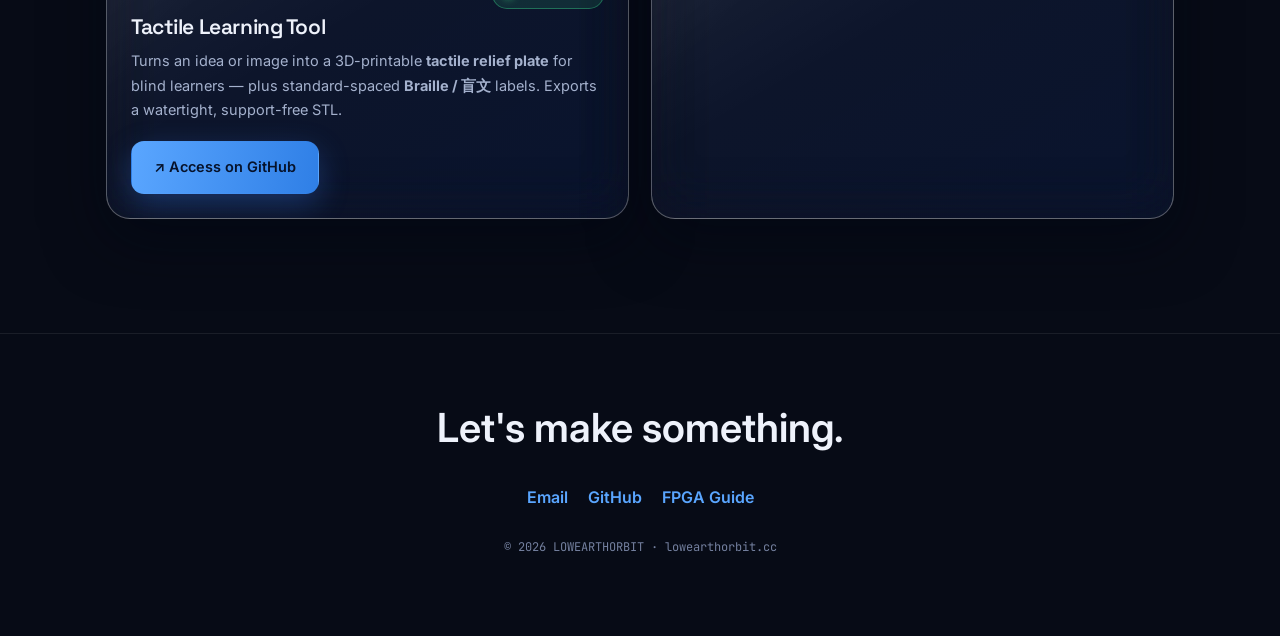
==== commit 57f0eb09: "Gallery structure (Scenes/Add-ons/FPGA/Others), stronger liquid glass, Blender-chan card w/ status, " ====
--- a/index.html
+++ b/index.html
@@ -3,9 +3,9 @@
 <head>
 <meta charset="UTF-8">
 <meta name="viewport" content="width=device-width, initial-scale=1.0">
-<title>Leo Hu — lowearthorbit.cc</title>
-<meta name="description" content="Leo Hu — projects in computer graphics, FPGA, engineering and chemistry. A Hong Kong Blender scene, a tactile-learning tool, an AI texture generator, and a beginner's guide to FPGA.">
-<meta property="og:title" content="Leo Hu — lowearthorbit.cc">
+<title>LowEarthOrbit — lowearthorbit.cc</title>
+<meta name="description" content="LowEarthOrbit — a gallery of work by Leo: Blender scenes, Blender add-ons, FPGA, and more.">
+<meta property="og:title" content="LowEarthOrbit">
 <meta property="og:image" content="assets/nathan_road.png">
 <link rel="preconnect" href="https://fonts.googleapis.com">
 <link rel="preconnect" href="https://fonts.gstatic.com" crossorigin>
@@ -20,115 +20,160 @@
   <div class="bg-veil"></div>
 
   <nav class="glass">
-    <a class="brand" href="#top"><span class="orb-dot"></span>Leo&nbsp;Hu<span class="mono">/LEO</span></a>
+    <a class="brand" href="#top"><span class="orb-dot"></span>LowEarthOrbit<span class="mono">.cc</span></a>
     <div class="nav-links">
-      <a href="#work">Work</a>
-      <a href="fpga.html">FPGA Guide</a>
-      <a class="btn nav-cta" href="#nathan">Download scene</a>
+      <a href="#gallery">Gallery</a>
+      <a href="#scenes">Scenes</a>
+      <a href="#addons">Add-ons</a>
+      <a href="fpga.html">FPGA</a>
+      <a class="btn nav-cta" href="#scenes">Download scene</a>
     </div>
   </nav>
 
   <header class="hero" id="top">
     <div class="wrap">
       <span class="tag reveal"><span class="dot"></span>lowearthorbit.cc</span>
-      <h1 class="reveal" style="margin-top:22px">Leo&nbsp;Hu<br><span class="grad">builds&nbsp;things.</span></h1>
-      <p class="lead reveal">Selected projects across graphics, hardware, and tools — plus a field guide for anyone starting out.</p>
+      <h1 class="reveal" style="margin-top:22px">Low&nbsp;Earth<br><span class="grad">Orbit</span></h1>
+      <p class="lead reveal">A gallery of things I build — graphics, hardware, and tools. Made by Leo.</p>
       <div class="chips reveal">
-        <span class="chip">Computer Graphics</span>
-        <span class="chip">FPGA</span>
-        <span class="chip">Engineering</span>
-        <span class="chip">Chemistry</span>
+        <span class="chip glass">Computer Graphics</span>
+        <span class="chip glass">FPGA</span>
+        <span class="chip glass">Engineering</span>
+        <span class="chip glass">Chemistry</span>
       </div>
       <div class="cta reveal">
-        <a class="btn btn-primary" href="#nathan">↓ Nathan Road scene</a>
-        <a class="btn btn-ghost" href="#work">View work</a>
+        <a class="btn btn-primary" href="#gallery">↓ Enter the gallery</a>
+        <a class="btn btn-ghost" href="fpga.html">Read the FPGA guide</a>
       </div>
     </div>
   </header>
 
-  <section id="work">
+  <section id="gallery">
     <div class="wrap">
       <div class="sec-head reveal">
-        <div class="sec-num">// SELECTED WORK</div>
-        <h2 class="sec-title">Three things I made.</h2>
+        <div class="sec-num">// GALLERY</div>
+        <h2 class="sec-title">Gallery</h2>
+        <nav class="cat-nav">
+          <a href="#scenes">Blender Scenes</a>
+          <a href="#addons">Blender Add-ons</a>
+          <a href="#fpga">FPGA</a>
+          <a href="#others">Others</a>
+        </nav>
       </div>
 
-      <!-- 01 — Nathan Road: BIG static photo + small video -->
-      <article class="nathan reveal" id="nathan">
-        <div class="glass photo">
-          <img src="assets/nathan_road.png" alt="Nathan Road, Hong Kong — neon street at night with a red taxi">
-        </div>
-        <div class="glass panel">
-          <div class="sec-num">01 — 3D Scene</div>
-          <h3>Nathan Road, Hong Kong</h3>
-          <div class="role">Blender · Download &amp; remix</div>
-          <p>A rain-soaked, neon-drenched Hong Kong street at night — hand-built signage in real Chinese type, a red taxi tearing through the reflections, volumetric haze and a fluid-sim splash. The full <code>.blend</code> is yours to open.</p>
-          <div class="specs">
-            <span class="pill">Cycles</span><span class="pill">Fluid sim</span><span class="pill">Custom signage</span><span class="pill">~125 MB</span>
+      <!-- ===== Blender Scenes ===== -->
+      <div class="category" id="scenes">
+        <div class="cat-label reveal"><span class="ix">01</span><h3>Blender Scenes</h3><span class="rule"></span></div>
+        <article class="nathan reveal">
+          <div class="glass photo">
+            <img src="assets/nathan_road.png" alt="Nathan Road, Hong Kong — neon street at night with a red taxi">
           </div>
-          <div class="video-row">
-            <div class="video-mini">
-              <video autoplay muted loop playsinline>
-                <source src="assets/nathan_video.mp4" type="video/mp4">
-              </video>
+          <div class="glass panel">
+            <h3>Nathan Road, Hong Kong</h3>
+            <div class="role">Blender · Download &amp; remix</div>
+            <p>A rain-soaked, neon-drenched Hong Kong street at night — hand-built signage in real Chinese type, a red taxi tearing through the reflections, volumetric haze and a fluid-sim splash. The full <code>.blend</code> is yours to open.</p>
+            <div class="specs">
+              <span class="pill">Cycles</span><span class="pill">Fluid sim</span><span class="pill">Custom signage</span><span class="pill">~125 MB</span>
             </div>
-            <div class="video-cap"><b>Motion loop</b>The same scene, animated — rain, traffic and flicker.</div>
-          </div>
-          <div class="acts">
-            <a class="btn btn-primary" href="https://github.com/leoeohu/leoeohu.github.io/releases/download/nathan-road-v1/nathan_road_hk.blend">↓ Download .blend</a>
-            <a class="btn btn-ghost" href="https://github.com/leoeohu/leoeohu.github.io/releases/tag/nathan-road-v1">Release notes</a>
-          </div>
-        </div>
-      </article>
-
-      <!-- 02 + 03 -->
-      <div class="cards">
-        <article class="glass card reveal">
-          <div class="thumb"><img src="assets/tactile_relief.png" alt="Tactile relief plate preview"></div>
-          <div class="body">
-            <div class="role">02 — Accessibility</div>
-            <h3>Tactile Learning Tool</h3>
-            <p>Turns an idea or image into a 3D-printable <strong>tactile relief plate</strong> for blind learners — plus standard-spaced <strong>Braille / 盲文</strong> labels. Exports a watertight, support-free STL.</p>
+            <div class="video-row">
+              <div class="video-mini">
+                <video autoplay muted loop playsinline>
+                  <source src="assets/nathan_video.mp4" type="video/mp4">
+                </video>
+              </div>
+              <div class="video-cap"><b>Motion loop</b>The same scene, animated — rain, traffic and flicker.</div>
+            </div>
             <div class="acts">
-              <a class="btn btn-blue" href="https://github.com/leoeohu/tactile-braille-maker">↗ Access on GitHub</a>
+              <a class="btn btn-primary" href="https://github.com/leoeohu/leoeohu.github.io/releases/download/nathan-road-v1/nathan_road_hk.blend">↓ Download .blend</a>
+              <a class="btn btn-ghost" href="https://github.com/leoeohu/leoeohu.github.io/releases/tag/nathan-road-v1">Release notes</a>
             </div>
           </div>
         </article>
+      </div>
 
-        <article class="glass card reveal">
-          <div class="body" style="padding-bottom:18px">
-            <div class="role">03 — Blender add-on</div>
-            <h3>AI Texture Generator</h3>
-            <p>Turns a text prompt into a seamless, tileable texture and drops it onto a material. Four samples it generated:</p>
+      <!-- ===== Blender Add-ons ===== -->
+      <div class="category" id="addons">
+        <div class="cat-label reveal"><span class="ix">02</span><h3>Blender Add-ons</h3><span class="rule"></span></div>
+        <div class="cards">
+
+          <article class="glass card reveal">
+            <div class="mascot"><img src="assets/blenderchan.png" alt="Blender-chan mascot"></div>
+            <div class="body">
+              <div class="row">
+                <div class="role">Add-on · Mascot</div>
+                <span class="status"><span class="blink"></span>Still working</span>
+              </div>
+              <h3>Blender-chan</h3>
+              <p>An AI desktop mascot living inside Blender — chat with her, pose her, and let her keep you company while you work. Sprites are baked from a full character rig. Actively in development.</p>
+              <div class="acts"><a class="btn btn-ghost" href="https://github.com/leoeohu">↗ Follow progress</a></div>
+            </div>
+          </article>
+
+          <article class="glass card reveal">
+            <div class="body" style="padding-bottom:14px">
+              <div class="row">
+                <div class="role">Add-on · Materials</div>
+                <span class="status"><span class="blink"></span>Preview</span>
+              </div>
+              <h3>AI Texture Generator</h3>
+              <p>Turns a text prompt into a seamless, tileable texture and drops it onto a material. Four samples it made:</p>
+            </div>
+            <div class="body" style="padding-top:0">
+              <div class="tex-grid">
+                <img src="assets/tex_copper.png" alt="generated copper texture">
+                <img src="assets/tex_marble.png" alt="generated marble texture">
+                <img src="assets/tex_brick.png" alt="generated brick texture">
+                <img src="assets/tex_fabric.png" alt="generated linen texture">
+              </div>
+              <div class="note">// VIEW / INTRODUCTION ONLY — NOT YET RELEASED</div>
+            </div>
+          </article>
+
+        </div>
+      </div>
+
+      <!-- ===== FPGA ===== -->
+      <div class="category" id="fpga">
+        <div class="cat-label reveal"><span class="ix">03</span><h3>FPGA</h3><span class="rule"></span></div>
+        <article class="glass guide-banner reveal">
+          <div>
+            <div class="role" style="font-family:var(--mono);font-size:11.5px;letter-spacing:1.5px;text-transform:uppercase;color:var(--blue)">Field Guide</div>
+            <h3>A Beginner's Guide to FPGA</h3>
+            <p>What an FPGA actually is, how it differs from a CPU, the tools you need, and a first <code>blink</code> project — written for people starting from zero.</p>
+            <div class="circuit">&lt;LUT&gt; ── &lt;flip-flop&gt; ── &lt;routing fabric&gt; ── &lt;I/O&gt;</div>
           </div>
-          <div class="body" style="padding-top:0">
-            <div class="tex-grid">
-              <img src="assets/tex_copper.png" alt="generated copper texture">
-              <img src="assets/tex_marble.png" alt="generated marble texture">
-              <img src="assets/tex_brick.png" alt="generated brick texture">
-              <img src="assets/tex_fabric.png" alt="generated linen texture">
-            </div>
-            <div class="note">// VIEW / INTRODUCTION ONLY — NOT YET RELEASED</div>
-          </div>
+          <div><a class="btn btn-blue" href="fpga.html">Read the guide →</a></div>
         </article>
       </div>
-    </div>
-  </section>
 
-  <!-- FPGA guide -->
-  <section id="guide">
-    <div class="wrap">
-      <article class="glass guide-banner reveal">
-        <div>
-          <div class="sec-num">// FIELD GUIDE</div>
-          <h3>A Beginner's Guide to FPGA</h3>
-          <p>What an FPGA actually is, how it differs from a CPU, the tools you need, and a first <code>blink</code> project — written for people starting from zero.</p>
-          <div class="circuit">&lt;LUT&gt; ── &lt;flip-flop&gt; ── &lt;routing fabric&gt; ── &lt;I/O&gt;</div>
+      <!-- ===== Others ===== -->
+      <div class="category" id="others">
+        <div class="cat-label reveal"><span class="ix">04</span><h3>Others</h3><span class="rule"></span></div>
+        <div class="cards">
+          <article class="glass card reveal">
+            <div class="thumb"><img src="assets/tactile_relief.png" alt="Tactile relief plate preview"></div>
+            <div class="body">
+              <div class="row">
+                <div class="role">Accessibility · Open tool</div>
+                <span class="status live"><span class="blink"></span>Available</span>
+              </div>
+              <h3>Tactile Learning Tool</h3>
+              <p>Turns an idea or image into a 3D-printable <strong>tactile relief plate</strong> for blind learners — plus standard-spaced <strong>Braille / 盲文</strong> labels. Exports a watertight, support-free STL.</p>
+              <div class="acts"><a class="btn btn-blue" href="https://github.com/leoeohu/tactile-braille-maker">↗ Access on GitHub</a></div>
+            </div>
+          </article>
+
+          <article class="glass card reveal">
+            <div class="body">
+              <div class="role">More · Coming soon</div>
+              <h3>Engineering &amp; Chemistry</h3>
+              <p>Hardware builds, 3D-printed parts and lab experiments will land here as they're finished. Watch this space.</p>
+              <div class="acts"><a class="btn btn-ghost" href="https://github.com/leoeohu">↗ GitHub</a></div>
+            </div>
+          </article>
         </div>
-        <div>
-          <a class="btn btn-blue" href="fpga.html">Read the guide →</a>
-        </div>
-      </article>
+      </div>
+
     </div>
   </section>
 
@@ -140,7 +185,7 @@
         <a href="https://github.com/leoeohu">GitHub</a>
         <a href="fpga.html">FPGA Guide</a>
       </div>
-      <div class="fine">© <span id="year"></span> LEO · LOW EARTH ORBIT · lowearthorbit.cc</div>
+      <div class="fine">© <span id="year"></span> LOWEARTHORBIT · lowearthorbit.cc</div>
     </div>
   </footer>
 
--- a/assets/style.css
+++ b/assets/style.css
@@ -1,25 +1,26 @@
 /* ===========================================================
    lowearthorbit.cc — shared design system
-   minimalist · liquid glass · blue + orange · high-tech
+   minimalist · LIQUID GLASS · blue + orange · high-tech
    =========================================================== */
 :root{
-  --bg-0:#05080f;
-  --bg-1:#080d1a;
+  --bg-0:#070b16;
   --ink:#eef2fb;
-  --muted:#9aa7c4;
-  --muted-2:#6f7c9c;
-
-  --blue:#4ea1ff;
+  --muted:#a4b1cd;
+  --muted-2:#74809f;
+
+  --blue:#5aa6ff;
   --blue-2:#2f7fe6;
   --blue-deep:#1b4fae;
   --orange:#ff9d3c;
   --orange-2:#ff7a1a;
-  --orange-soft:#ffc27a;
-
-  --glass-bg:linear-gradient(150deg, rgba(255,255,255,.085), rgba(255,255,255,.02));
-  --glass-brd:rgba(255,255,255,.14);
-  --glass-shadow:0 18px 50px rgba(2,6,18,.55);
-  --maxw:1100px;
+  --orange-soft:#ffc888;
+
+  /* liquid glass tokens */
+  --glass-bg:linear-gradient(150deg, rgba(255,255,255,.16), rgba(255,255,255,.04) 60%, rgba(120,170,255,.05));
+  --glass-brd:rgba(255,255,255,.30);
+  --glass-shadow:0 20px 60px rgba(2,6,18,.5), inset 0 1px 0 rgba(255,255,255,.55), inset 0 -18px 40px rgba(10,20,50,.25);
+
+  --maxw:1120px;
   --ease:cubic-bezier(.22,.7,.2,1);
   --mono:'JetBrains Mono',ui-monospace,Menlo,monospace;
 }
@@ -33,79 +34,85 @@
   -webkit-font-smoothing:antialiased;
   overflow-x:hidden;position:relative;min-height:100vh;
 }
-h1,h2,h3,h4{font-family:'Space Grotesk','Inter',sans-serif;letter-spacing:-.02em;line-height:1.1}
+h1,h2,h3,h4{font-family:'Space Grotesk','Inter',sans-serif;letter-spacing:-.02em;line-height:1.08}
 a{color:inherit}
 .mono{font-family:var(--mono)}
 
-/* ---------- ambient background: drifting orbs + tech grid ---------- */
-.bg-orb{position:fixed;border-radius:50%;filter:blur(90px);z-index:-3;opacity:.55;pointer-events:none}
-.bg-orb.blue{width:55vw;height:55vw;left:-12vw;top:-14vw;
-  background:radial-gradient(circle,var(--blue) 0%,var(--blue-deep) 45%,transparent 70%);
+/* ---------- ambient background: vivid orbs so glass has something to refract ---------- */
+.bg-orb{position:fixed;border-radius:50%;filter:blur(80px);z-index:-3;pointer-events:none}
+.bg-orb.blue{width:60vw;height:60vw;left:-12vw;top:-16vw;opacity:.85;
+  background:radial-gradient(circle,var(--blue) 0%,var(--blue-deep) 42%,transparent 70%);
   animation:drift1 26s var(--ease) infinite alternate}
-.bg-orb.orange{width:48vw;height:48vw;right:-14vw;bottom:-16vw;
-  background:radial-gradient(circle,var(--orange) 0%,#9c4a08 45%,transparent 70%);
-  animation:drift2 32s var(--ease) infinite alternate;opacity:.42}
-.bg-orb.blue2{width:34vw;height:34vw;right:8vw;top:30vh;
-  background:radial-gradient(circle,var(--blue) 0%,transparent 68%);opacity:.28;
+.bg-orb.orange{width:52vw;height:52vw;right:-14vw;bottom:-14vw;opacity:.7;
+  background:radial-gradient(circle,var(--orange) 0%,#a8500a 44%,transparent 72%);
+  animation:drift2 32s var(--ease) infinite alternate}
+.bg-orb.blue2{width:40vw;height:40vw;right:6vw;top:34vh;opacity:.5;
+  background:radial-gradient(circle,#7bd0ff 0%,transparent 66%);
   animation:drift3 38s var(--ease) infinite alternate}
-@keyframes drift1{to{transform:translate(8vw,10vh) scale(1.12)}}
-@keyframes drift2{to{transform:translate(-7vw,-8vh) scale(1.08)}}
-@keyframes drift3{to{transform:translate(-6vw,6vh) scale(1.15)}}
-.bg-grid{position:fixed;inset:0;z-index:-2;pointer-events:none;opacity:.5;
+@keyframes drift1{to{transform:translate(9vw,11vh) scale(1.12)}}
+@keyframes drift2{to{transform:translate(-8vw,-9vh) scale(1.1)}}
+@keyframes drift3{to{transform:translate(-7vw,7vh) scale(1.18)}}
+.bg-grid{position:fixed;inset:0;z-index:-2;pointer-events:none;opacity:.4;
   background:
-    linear-gradient(transparent 0,transparent calc(100% - 1px),rgba(120,160,255,.05) 100%),
-    linear-gradient(90deg,transparent 0,transparent calc(100% - 1px),rgba(120,160,255,.05) 100%);
-  background-size:48px 48px;
-  -webkit-mask-image:radial-gradient(120% 90% at 50% 0%,#000 30%,transparent 80%);
-  mask-image:radial-gradient(120% 90% at 50% 0%,#000 30%,transparent 80%);}
+    linear-gradient(transparent 0,transparent calc(100% - 1px),rgba(150,190,255,.07) 100%),
+    linear-gradient(90deg,transparent 0,transparent calc(100% - 1px),rgba(150,190,255,.07) 100%);
+  background-size:46px 46px;
+  -webkit-mask-image:radial-gradient(130% 100% at 50% 0%,#000 35%,transparent 85%);
+  mask-image:radial-gradient(130% 100% at 50% 0%,#000 35%,transparent 85%);}
 .bg-veil{position:fixed;inset:0;z-index:-2;pointer-events:none;
-  background:radial-gradient(120% 80% at 50% -10%,transparent 40%,rgba(5,8,15,.6) 100%)}
+  background:linear-gradient(180deg,rgba(7,11,22,.35),rgba(7,11,22,.62))}
 
 /* ---------- liquid glass primitive ---------- */
-.glass{position:relative;background:var(--glass-bg);backdrop-filter:blur(22px) saturate(170%);
-  -webkit-backdrop-filter:blur(22px) saturate(170%);
-  border:1px solid var(--glass-brd);border-radius:22px;box-shadow:var(--glass-shadow);
+.glass{position:relative;
+  background:var(--glass-bg);
+  backdrop-filter:blur(26px) saturate(190%) brightness(1.08);
+  -webkit-backdrop-filter:blur(26px) saturate(190%) brightness(1.08);
+  border:1px solid var(--glass-brd);border-radius:24px;box-shadow:var(--glass-shadow);
   overflow:hidden;isolation:isolate;
   transition:transform .4s var(--ease),border-color .4s var(--ease),box-shadow .4s var(--ease)}
-.glass::before{content:"";position:absolute;inset:0;border-radius:inherit;pointer-events:none;
-  background:linear-gradient(140deg,rgba(255,255,255,.35),rgba(255,255,255,0) 32%);
-  opacity:.6;mix-blend-mode:overlay}
-.glass::after{content:"";position:absolute;inset:0;border-radius:inherit;pointer-events:none;
-  background:radial-gradient(220px circle at var(--mx,50%) var(--my,15%),rgba(255,255,255,.18),transparent 60%);
+/* specular sheen sweeping the top-left */
+.glass::before{content:"";position:absolute;inset:0;border-radius:inherit;pointer-events:none;z-index:0;
+  background:
+    linear-gradient(135deg,rgba(255,255,255,.55) 0%,rgba(255,255,255,.05) 22%,transparent 42%),
+    radial-gradient(120% 60% at 100% 0%,rgba(120,170,255,.18),transparent 55%);
+  mix-blend-mode:screen;opacity:.7}
+/* cursor-follow glare */
+.glass::after{content:"";position:absolute;inset:0;border-radius:inherit;pointer-events:none;z-index:0;
+  background:radial-gradient(260px circle at var(--mx,50%) var(--my,0%),rgba(255,255,255,.28),transparent 60%);
   opacity:0;transition:opacity .4s var(--ease)}
-.glass:hover{transform:translateY(-4px);border-color:rgba(255,255,255,.28);
-  box-shadow:0 26px 70px rgba(2,6,18,.6),0 0 0 1px rgba(120,170,255,.12)}
+.glass:hover{transform:translateY(-5px);border-color:rgba(255,255,255,.5);
+  box-shadow:0 30px 80px rgba(2,6,18,.6),inset 0 1px 0 rgba(255,255,255,.7),0 0 0 1px rgba(140,180,255,.18)}
 .glass:hover::after{opacity:1}
 .glass>*{position:relative;z-index:1}
 
 /* ---------- layout ---------- */
 .wrap{max-width:var(--maxw);margin:0 auto;padding:0 26px}
-section{padding:70px 0;position:relative}
+section{padding:64px 0;position:relative}
 .tag{display:inline-flex;align-items:center;gap:8px;font-family:var(--mono);font-size:12px;
   letter-spacing:1.5px;text-transform:uppercase;color:var(--blue);
-  padding:6px 13px;border:1px solid rgba(120,170,255,.25);border-radius:999px;background:rgba(78,161,255,.06)}
+  padding:7px 14px;border:1px solid rgba(120,170,255,.3);border-radius:999px;background:rgba(78,161,255,.08)}
 .tag .dot{width:6px;height:6px;border-radius:50%;background:var(--orange);box-shadow:0 0 8px var(--orange)}
-.sec-head{margin-bottom:34px}
+.sec-head{margin-bottom:30px}
 .sec-num{font-family:var(--mono);font-size:13px;color:var(--orange);letter-spacing:2px}
-.sec-title{font-size:clamp(28px,4.6vw,42px);font-weight:600;margin-top:8px}
+.sec-title{font-size:clamp(30px,5vw,46px);font-weight:600;margin-top:8px}
 .sec-sub{color:var(--muted);margin-top:10px;max-width:560px}
 
 /* ---------- nav ---------- */
 nav{position:sticky;top:14px;z-index:60;margin:14px auto 0;max-width:var(--maxw);
   width:calc(100% - 28px);display:flex;align-items:center;justify-content:space-between;
-  padding:11px 16px 11px 18px;border-radius:18px}
-.brand{display:flex;align-items:center;gap:11px;text-decoration:none;color:var(--ink);font-weight:600;font-size:16px}
+  padding:10px 14px 10px 18px;border-radius:18px}
+.brand{display:flex;align-items:center;gap:11px;text-decoration:none;color:var(--ink);font-weight:600;font-size:16px;font-family:'Space Grotesk',sans-serif}
 .brand .orb-dot{width:22px;height:22px;border-radius:50%;
   background:radial-gradient(circle at 34% 34%,#fff,var(--orange) 55%,var(--orange-2));
   box-shadow:0 0 14px rgba(255,150,50,.7)}
 .brand .mono{color:var(--blue);font-size:11px;letter-spacing:2px}
-.nav-links{display:flex;gap:8px;align-items:center}
+.nav-links{display:flex;gap:6px;align-items:center}
 .nav-links a{text-decoration:none;color:var(--muted);font-size:14px;font-weight:500;
   padding:8px 14px;border-radius:11px;transition:color .25s,background .25s}
-.nav-links a:hover{color:var(--ink);background:rgba(255,255,255,.06)}
+.nav-links a:hover{color:var(--ink);background:rgba(255,255,255,.08)}
 .nav-cta{color:#0a0a0a!important;background:linear-gradient(100deg,var(--orange),var(--orange-2));font-weight:600}
 .nav-cta:hover{filter:brightness(1.08)}
-@media(max-width:620px){.nav-links a:not(.nav-cta){display:none}}
+@media(max-width:640px){.nav-links a:not(.nav-cta){display:none}}
 
 /* ---------- buttons ---------- */
 .btn{display:inline-flex;align-items:center;gap:9px;text-decoration:none;font-weight:600;font-size:14.5px;
@@ -117,26 +124,46 @@
 .btn-blue{background:linear-gradient(100deg,var(--blue),var(--blue-2));color:#06122a;
   box-shadow:0 10px 30px rgba(60,130,246,.3)}
 .btn-blue:hover{transform:translateY(-3px);box-shadow:0 16px 42px rgba(60,130,246,.45)}
-.btn-ghost{background:rgba(255,255,255,.05);border-color:var(--glass-brd);color:var(--ink);
+.btn-ghost{background:rgba(255,255,255,.08);border-color:var(--glass-brd);color:var(--ink);
   backdrop-filter:blur(8px)}
-.btn-ghost:hover{transform:translateY(-3px);border-color:rgba(255,255,255,.3);background:rgba(255,255,255,.09)}
+.btn-ghost:hover{transform:translateY(-3px);border-color:rgba(255,255,255,.45);background:rgba(255,255,255,.14)}
+
+/* ---------- status badge (e.g. "still working") ---------- */
+.status{display:inline-flex;align-items:center;gap:7px;font-family:var(--mono);font-size:11px;
+  letter-spacing:1px;text-transform:uppercase;color:#ffd29a;background:rgba(255,170,60,.14);
+  border:1px solid rgba(255,170,60,.4);padding:5px 12px;border-radius:999px}
+.status .blink{width:7px;height:7px;border-radius:50%;background:#ffb04a;box-shadow:0 0 9px #ffb04a;
+  animation:blink 1.5s ease-in-out infinite}
+.status.live{color:#a7f3c7;background:rgba(60,220,140,.12);border-color:rgba(60,220,140,.38)}
+.status.live .blink{background:#46e08a;box-shadow:0 0 9px #46e08a}
+@keyframes blink{0%,100%{opacity:1}50%{opacity:.2}}
 
 /* ---------- hero ---------- */
-header.hero{padding:90px 0 40px;text-align:center}
-header.hero h1{font-size:clamp(48px,9vw,104px);font-weight:600;line-height:.98}
-.hero .grad{background:linear-gradient(100deg,var(--blue) 0%,#bcd6ff 40%,var(--orange-soft) 72%,var(--orange) 100%);
+header.hero{padding:84px 0 36px;text-align:center}
+header.hero h1{font-size:clamp(50px,11vw,118px);font-weight:700;line-height:.92}
+.hero .grad{background:linear-gradient(100deg,var(--blue) 0%,#cfe0ff 40%,var(--orange-soft) 72%,var(--orange) 100%);
   -webkit-background-clip:text;background-clip:text;-webkit-text-fill-color:transparent}
 .hero .lead{margin:22px auto 0;max-width:520px;color:var(--muted);font-size:clamp(16px,2.2vw,19px)}
 .hero .chips{display:flex;gap:10px;justify-content:center;flex-wrap:wrap;margin-top:26px}
-.chip{font-family:var(--mono);font-size:12.5px;color:var(--ink);padding:8px 15px;border-radius:999px;
-  background:var(--glass-bg);border:1px solid var(--glass-brd);backdrop-filter:blur(10px)}
-.chip:nth-child(even){border-color:rgba(255,160,60,.32);color:var(--orange-soft)}
+.chip{font-family:var(--mono);font-size:12.5px;color:var(--ink);padding:9px 16px;border-radius:999px}
+.chip:nth-child(even){color:var(--orange-soft)}
 .hero .cta{display:flex;gap:13px;justify-content:center;flex-wrap:wrap;margin-top:34px}
 
+/* ---------- gallery: category structure ---------- */
+.cat-nav{display:flex;gap:9px;flex-wrap:wrap;margin-top:18px}
+.cat-nav a{font-family:var(--mono);font-size:12px;text-decoration:none;color:var(--muted);
+  padding:8px 15px;border:1px solid var(--glass-brd);border-radius:999px;transition:.25s}
+.cat-nav a:hover{color:var(--ink);border-color:var(--blue)!important;background:rgba(78,161,255,.1)}
+.category{margin-top:46px}
+.cat-label{display:flex;align-items:center;gap:16px;margin-bottom:20px}
+.cat-label h3{font-size:clamp(19px,2.6vw,24px);font-weight:600;white-space:nowrap}
+.cat-label .ix{font-family:var(--mono);font-size:13px;color:var(--orange)}
+.cat-label .rule{flex:1;height:1px;background:linear-gradient(90deg,rgba(150,190,255,.35),transparent)}
+
 /* ---------- nathan feature: big photo + small video ---------- */
-.nathan{display:grid;grid-template-columns:1.05fr .95fr;gap:30px;align-items:stretch}
-.nathan .photo{padding:0}
-.nathan .photo img{display:block;width:100%;height:100%;object-fit:cover;border-radius:22px;min-height:420px}
+.nathan{display:grid;grid-template-columns:1.05fr .95fr;gap:26px;align-items:stretch}
+.nathan .photo{padding:6px}
+.nathan .photo img{display:block;width:100%;height:100%;object-fit:cover;border-radius:18px;min-height:430px}
 .nathan .panel{padding:30px;display:flex;flex-direction:column;justify-content:center}
 .nathan .panel h3{font-size:clamp(26px,3.4vw,34px);font-weight:600}
 .nathan .role{font-family:var(--mono);font-size:12px;letter-spacing:1.5px;text-transform:uppercase;color:var(--orange);margin-top:6px}
@@ -144,20 +171,21 @@
 .nathan .specs{display:flex;flex-wrap:wrap;gap:7px;margin-top:16px}
 .pill{font-family:var(--mono);font-size:11.5px;color:var(--muted);padding:5px 11px;border:1px solid var(--glass-brd);border-radius:999px}
 .video-row{display:flex;align-items:center;gap:14px;margin-top:20px}
-.video-mini{width:120px;flex:0 0 120px;border-radius:14px;overflow:hidden;border:1px solid var(--glass-brd);background:#06101f}
+.video-mini{width:118px;flex:0 0 118px;border-radius:14px;overflow:hidden;border:1px solid var(--glass-brd);background:#06101f}
 .video-mini video{display:block;width:100%;height:100%;object-fit:cover}
 .video-cap{font-size:13px;color:var(--muted)}
 .video-cap b{display:block;color:var(--ink);font-family:var(--mono);font-size:11px;letter-spacing:1.5px;text-transform:uppercase;margin-bottom:3px}
 .acts{display:flex;gap:11px;flex-wrap:wrap;margin-top:24px}
 @media(max-width:780px){.nathan{grid-template-columns:1fr}.nathan .photo img{min-height:0;aspect-ratio:3/4}}
 
-/* ---------- two-up project cards ---------- */
-.cards{display:grid;grid-template-columns:1fr 1fr;gap:22px;margin-top:22px}
+/* ---------- generic project cards ---------- */
+.cards{display:grid;grid-template-columns:1fr 1fr;gap:22px}
 .card{padding:0;display:flex;flex-direction:column}
-.card .thumb{aspect-ratio:16/10;overflow:hidden;border-bottom:1px solid var(--glass-brd)}
+.card .thumb{aspect-ratio:16/10;overflow:hidden;border-bottom:1px solid var(--glass-brd);position:relative}
 .card .thumb img{width:100%;height:100%;object-fit:cover;transition:transform .6s var(--ease)}
 .card:hover .thumb img{transform:scale(1.06)}
 .card .body{padding:22px 24px 24px}
+.card .row{display:flex;align-items:center;justify-content:space-between;gap:10px}
 .card .role{font-family:var(--mono);font-size:11.5px;letter-spacing:1.5px;text-transform:uppercase;color:var(--blue)}
 .card h3{font-size:21px;font-weight:600;margin-top:7px}
 .card p{color:var(--muted);font-size:14.5px;margin-top:10px}
@@ -165,17 +193,23 @@
 .tex-grid{display:grid;grid-template-columns:repeat(4,1fr);gap:7px}
 .tex-grid img{width:100%;aspect-ratio:1;object-fit:cover;border-radius:9px;border:1px solid var(--glass-brd)}
 .note{font-family:var(--mono);font-size:11.5px;color:var(--muted-2);margin-top:16px}
+/* mascot card: sprite glowing on glass */
+.mascot{display:grid;place-items:center;aspect-ratio:16/10;position:relative;overflow:hidden;border-bottom:1px solid var(--glass-brd)}
+.mascot::before{content:"";position:absolute;width:70%;height:120%;border-radius:50%;
+  background:radial-gradient(circle,rgba(255,160,70,.4),rgba(80,150,255,.25) 45%,transparent 70%);filter:blur(20px)}
+.mascot img{position:relative;height:108%;object-fit:contain;transition:transform .6s var(--ease)}
+.card:hover .mascot img{transform:translateY(-6px) scale(1.03)}
 @media(max-width:780px){.cards{grid-template-columns:1fr}}
 
-/* ---------- FPGA guide banner on home ---------- */
-.guide-banner{padding:34px 36px;display:grid;grid-template-columns:1fr auto;gap:24px;align-items:center}
-.guide-banner h3{font-size:clamp(24px,3.2vw,32px);font-weight:600}
+/* ---------- FPGA guide banner ---------- */
+.guide-banner{padding:32px 34px;display:grid;grid-template-columns:1fr auto;gap:24px;align-items:center}
+.guide-banner h3{font-size:clamp(22px,3vw,30px);font-weight:600}
 .guide-banner p{color:var(--muted);margin-top:10px;max-width:560px;font-size:15px}
 .guide-banner .circuit{font-family:var(--mono);font-size:12px;color:var(--blue);margin-top:14px;letter-spacing:1px}
 @media(max-width:680px){.guide-banner{grid-template-columns:1fr}}
 
 /* ---------- footer ---------- */
-footer{padding:64px 0 80px;text-align:center;border-top:1px solid rgba(255,255,255,.07);margin-top:50px}
+footer{padding:60px 0 80px;text-align:center;border-top:1px solid rgba(255,255,255,.08);margin-top:50px}
 footer .big{font-size:clamp(26px,5vw,40px);font-weight:600}
 footer .links{display:flex;gap:20px;justify-content:center;margin-top:22px}
 footer .links a{color:var(--blue);text-decoration:none;font-weight:600}
@@ -183,26 +217,26 @@
 footer .fine{margin-top:26px;font-family:var(--mono);font-size:12px;color:var(--muted-2)}
 
 /* ---------- article (fpga guide page) ---------- */
-.article{max-width:760px;margin:0 auto;padding:40px 0 20px}
-.article .glass{padding:34px 38px;margin-top:24px}
+.article{max-width:760px;margin:0 auto;padding:36px 0 20px}
+.article .glass{padding:32px 36px;margin-top:22px}
 .article h2{font-size:clamp(24px,3.4vw,30px);font-weight:600;margin-top:6px}
 .article h3{font-size:20px;font-weight:600;margin:26px 0 6px;color:var(--ink)}
 .article h3 .n{font-family:var(--mono);color:var(--orange);font-size:14px;margin-right:8px}
-.article p{color:#cdd6ea;margin-top:12px}
-.article ul{margin:12px 0 0 2px;padding-left:20px;color:#cdd6ea}
+.article p{color:#d2dbee;margin-top:12px}
+.article ul{margin:12px 0 0 2px;padding-left:20px;color:#d2dbee}
 .article li{margin-top:7px}
 .article strong{color:#fff}
 .article .lead{font-size:18px;color:var(--muted)}
-.article code{font-family:var(--mono);font-size:13px;background:rgba(120,170,255,.12);
-  border:1px solid rgba(120,170,255,.2);border-radius:6px;padding:2px 7px;color:#cfe2ff}
-.article pre{margin-top:14px;background:rgba(4,8,16,.7);border:1px solid var(--glass-brd);border-radius:14px;
+.article code{font-family:var(--mono);font-size:13px;background:rgba(120,170,255,.14);
+  border:1px solid rgba(120,170,255,.22);border-radius:6px;padding:2px 7px;color:#d6e7ff}
+.article pre{margin-top:14px;background:rgba(4,8,16,.66);border:1px solid var(--glass-brd);border-radius:14px;
   padding:16px 18px;overflow-x:auto}
-.article pre code{background:none;border:none;padding:0;color:#bfe0ff;font-size:13px;line-height:1.7}
-.callout{margin-top:18px;border-left:3px solid var(--orange);background:rgba(255,160,60,.07);
-  border-radius:0 12px 12px 0;padding:14px 18px;color:#e7ddca;font-size:14.5px}
+.article pre code{background:none;border:none;padding:0;color:#c7e3ff;font-size:13px;line-height:1.7}
+.callout{margin-top:18px;border-left:3px solid var(--orange);background:rgba(255,160,60,.09);
+  border-radius:0 12px 12px 0;padding:14px 18px;color:#ece1cd;font-size:14.5px}
 .callout b{color:var(--orange-soft)}
 .steps{counter-reset:s;list-style:none;padding:0;margin-top:14px}
-.steps li{counter-increment:s;position:relative;padding:10px 0 10px 46px;border-top:1px solid rgba(255,255,255,.07);color:#cdd6ea}
+.steps li{counter-increment:s;position:relative;padding:10px 0 10px 46px;border-top:1px solid rgba(255,255,255,.08);color:#d2dbee}
 .steps li:first-child{border-top:none}
 .steps li::before{content:counter(s,decimal-leading-zero);position:absolute;left:0;top:10px;
   font-family:var(--mono);font-size:13px;color:#06122a;background:linear-gradient(100deg,var(--blue),var(--blue-2));
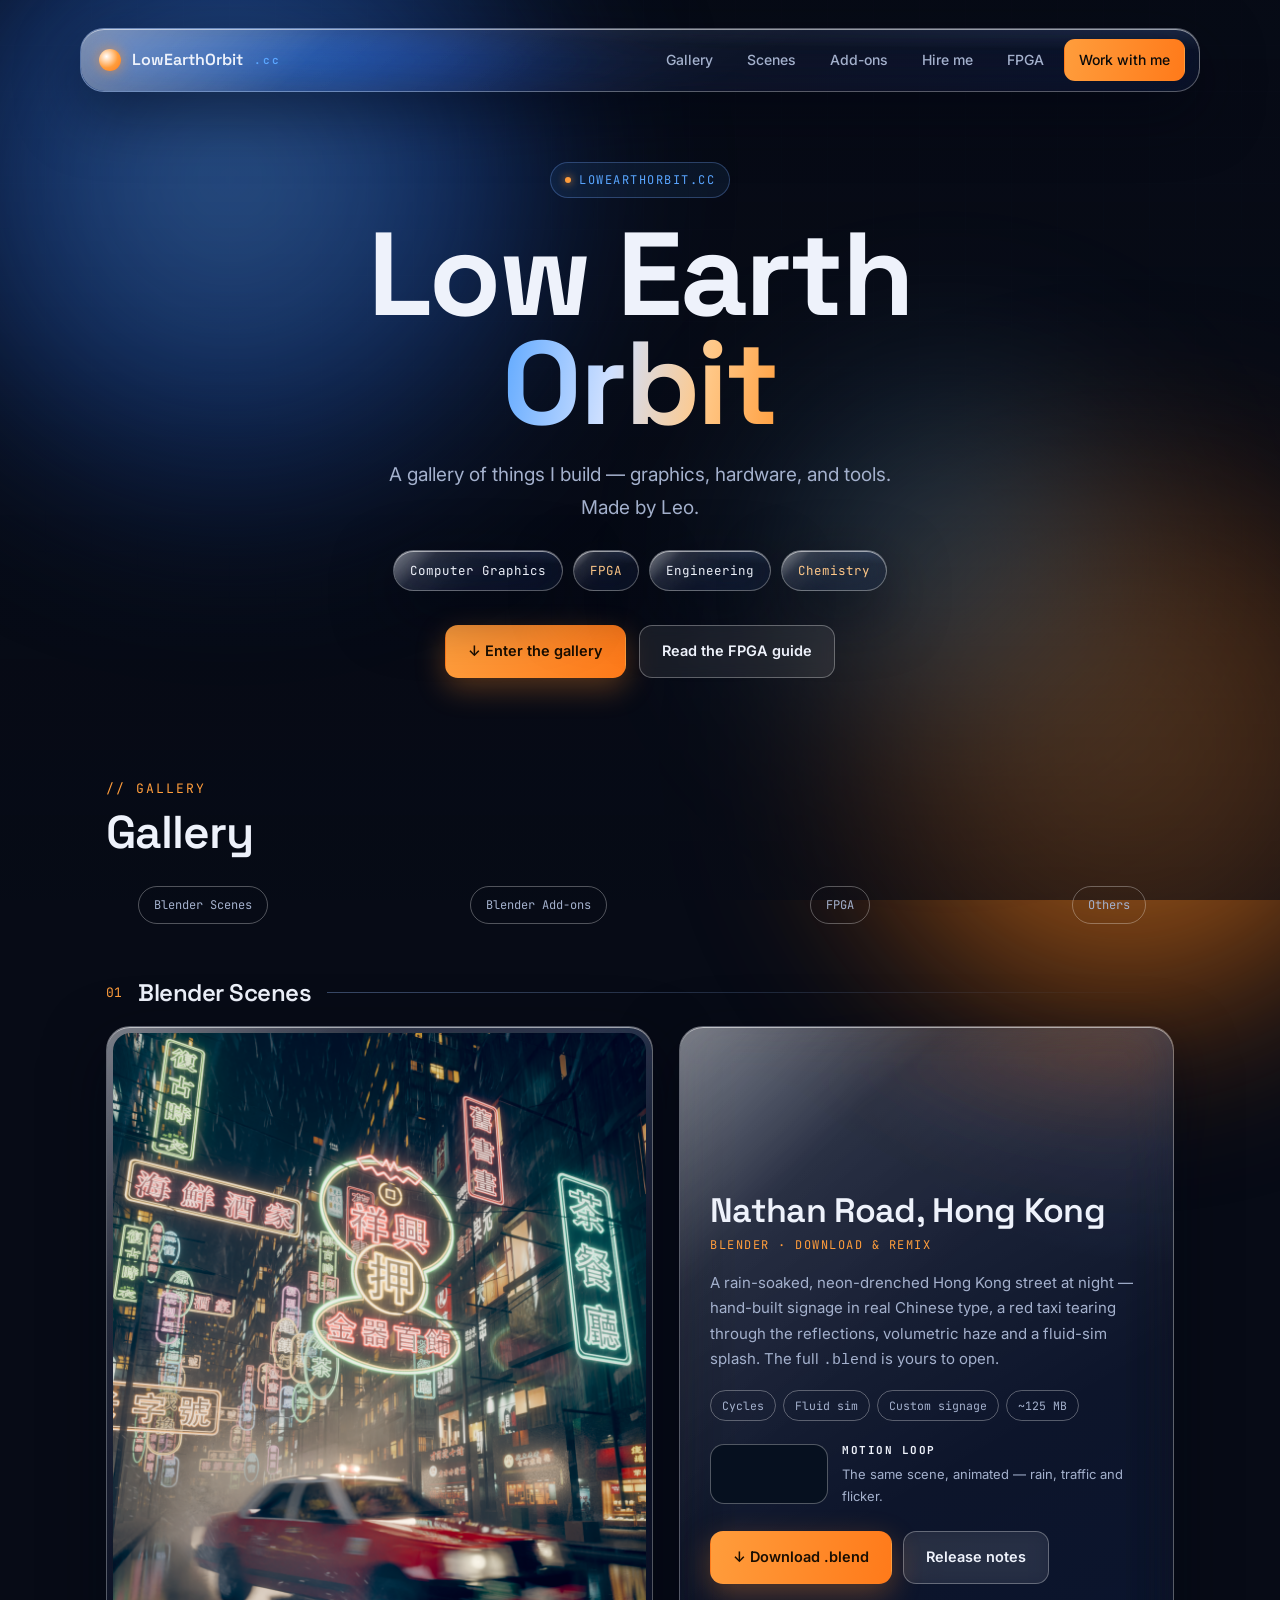
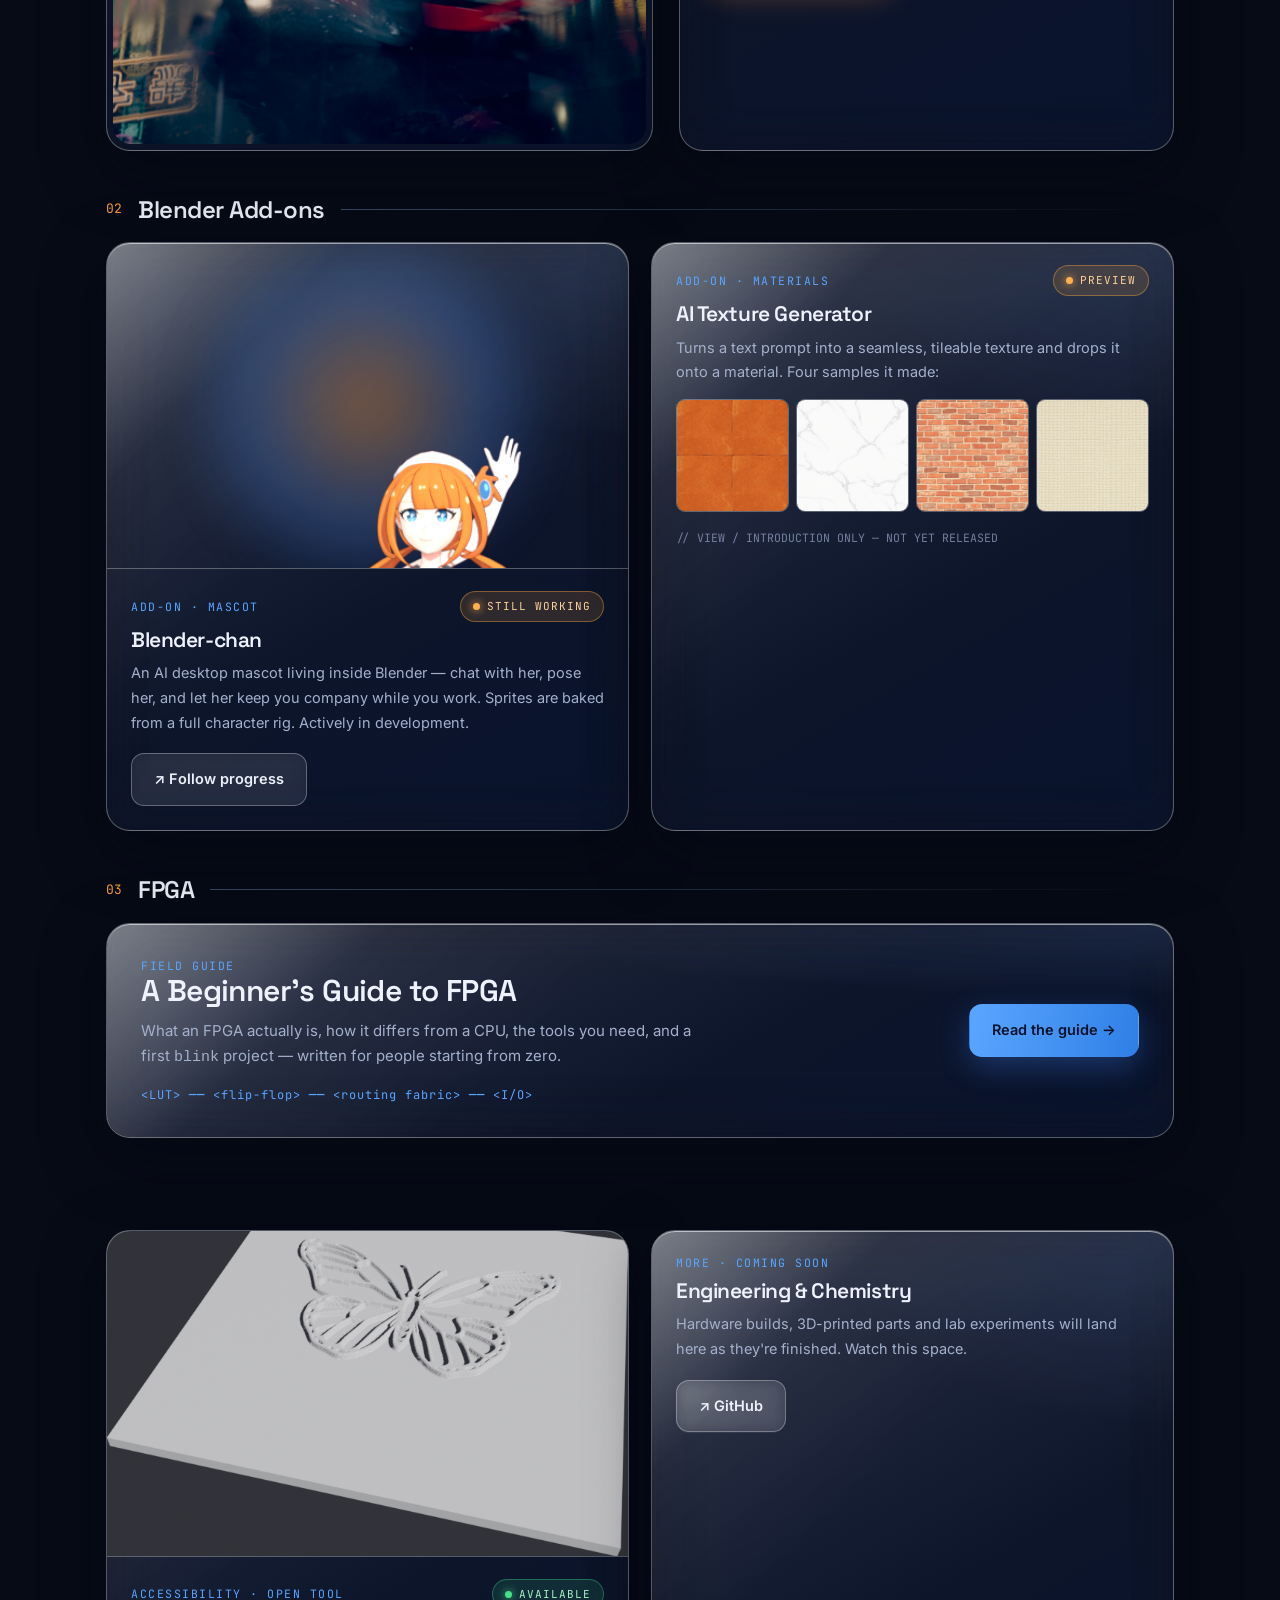
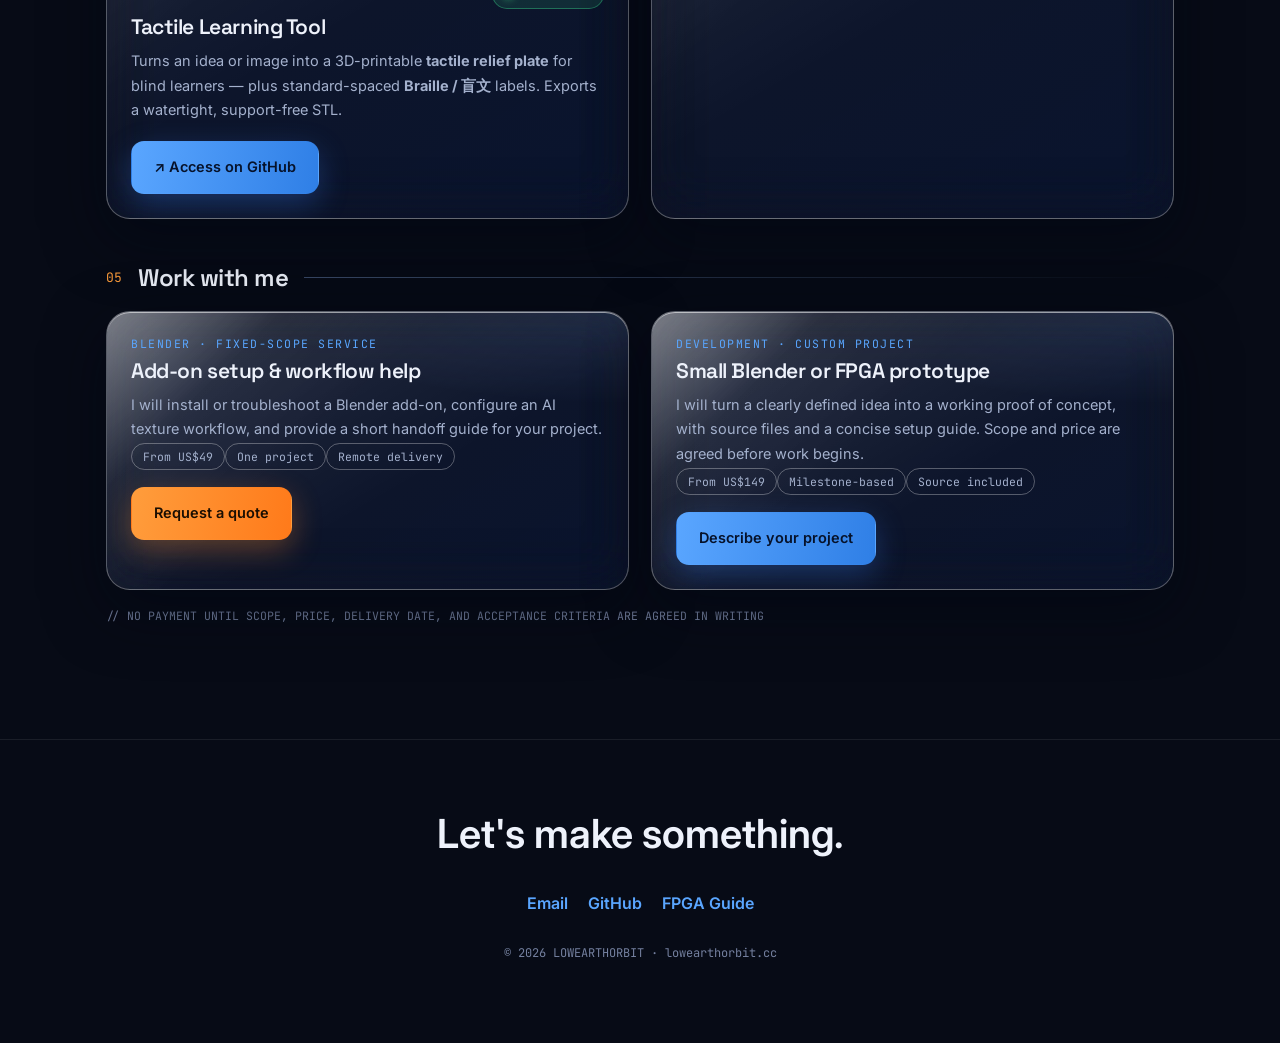
==== commit f57f2dc3: "Add paid services to portfolio" ====
--- a/index.html
+++ b/index.html
@@ -25,8 +25,9 @@
       <a href="#gallery">Gallery</a>
       <a href="#scenes">Scenes</a>
       <a href="#addons">Add-ons</a>
+      <a href="#hire">Hire me</a>
       <a href="fpga.html">FPGA</a>
-      <a class="btn nav-cta" href="#scenes">Download scene</a>
+      <a class="btn nav-cta" href="#hire">Work with me</a>
     </div>
   </nav>
 
@@ -174,6 +175,37 @@
         </div>
       </div>
 
+      <!-- ===== Paid services ===== -->
+      <div class="category" id="hire">
+        <div class="cat-label reveal"><span class="ix">05</span><h3>Work with me</h3><span class="rule"></span></div>
+        <div class="cards">
+          <article class="glass card reveal">
+            <div class="body">
+              <div class="role">Blender · Fixed-scope service</div>
+              <h3>Add-on setup &amp; workflow help</h3>
+              <p>I will install or troubleshoot a Blender add-on, configure an AI texture workflow, and provide a short handoff guide for your project.</p>
+              <div class="specs">
+                <span class="pill">From US$49</span><span class="pill">One project</span><span class="pill">Remote delivery</span>
+              </div>
+              <div class="acts"><a class="btn btn-primary" href="mailto:leoh949494@gmail.com?subject=Blender%20workflow%20help&amp;body=Hi%20Leo%2C%20I%27d%20like%20help%20with%3A%20">Request a quote</a></div>
+            </div>
+          </article>
+
+          <article class="glass card reveal">
+            <div class="body">
+              <div class="role">Development · Custom project</div>
+              <h3>Small Blender or FPGA prototype</h3>
+              <p>I will turn a clearly defined idea into a working proof of concept, with source files and a concise setup guide. Scope and price are agreed before work begins.</p>
+              <div class="specs">
+                <span class="pill">From US$149</span><span class="pill">Milestone-based</span><span class="pill">Source included</span>
+              </div>
+              <div class="acts"><a class="btn btn-blue" href="mailto:leoh949494@gmail.com?subject=Prototype%20project%20inquiry&amp;body=Hi%20Leo%2C%20My%20project%20idea%20is%3A%20">Describe your project</a></div>
+            </div>
+          </article>
+        </div>
+        <div class="note reveal">// NO PAYMENT UNTIL SCOPE, PRICE, DELIVERY DATE, AND ACCEPTANCE CRITERIA ARE AGREED IN WRITING</div>
+      </div>
+
     </div>
   </section>
 
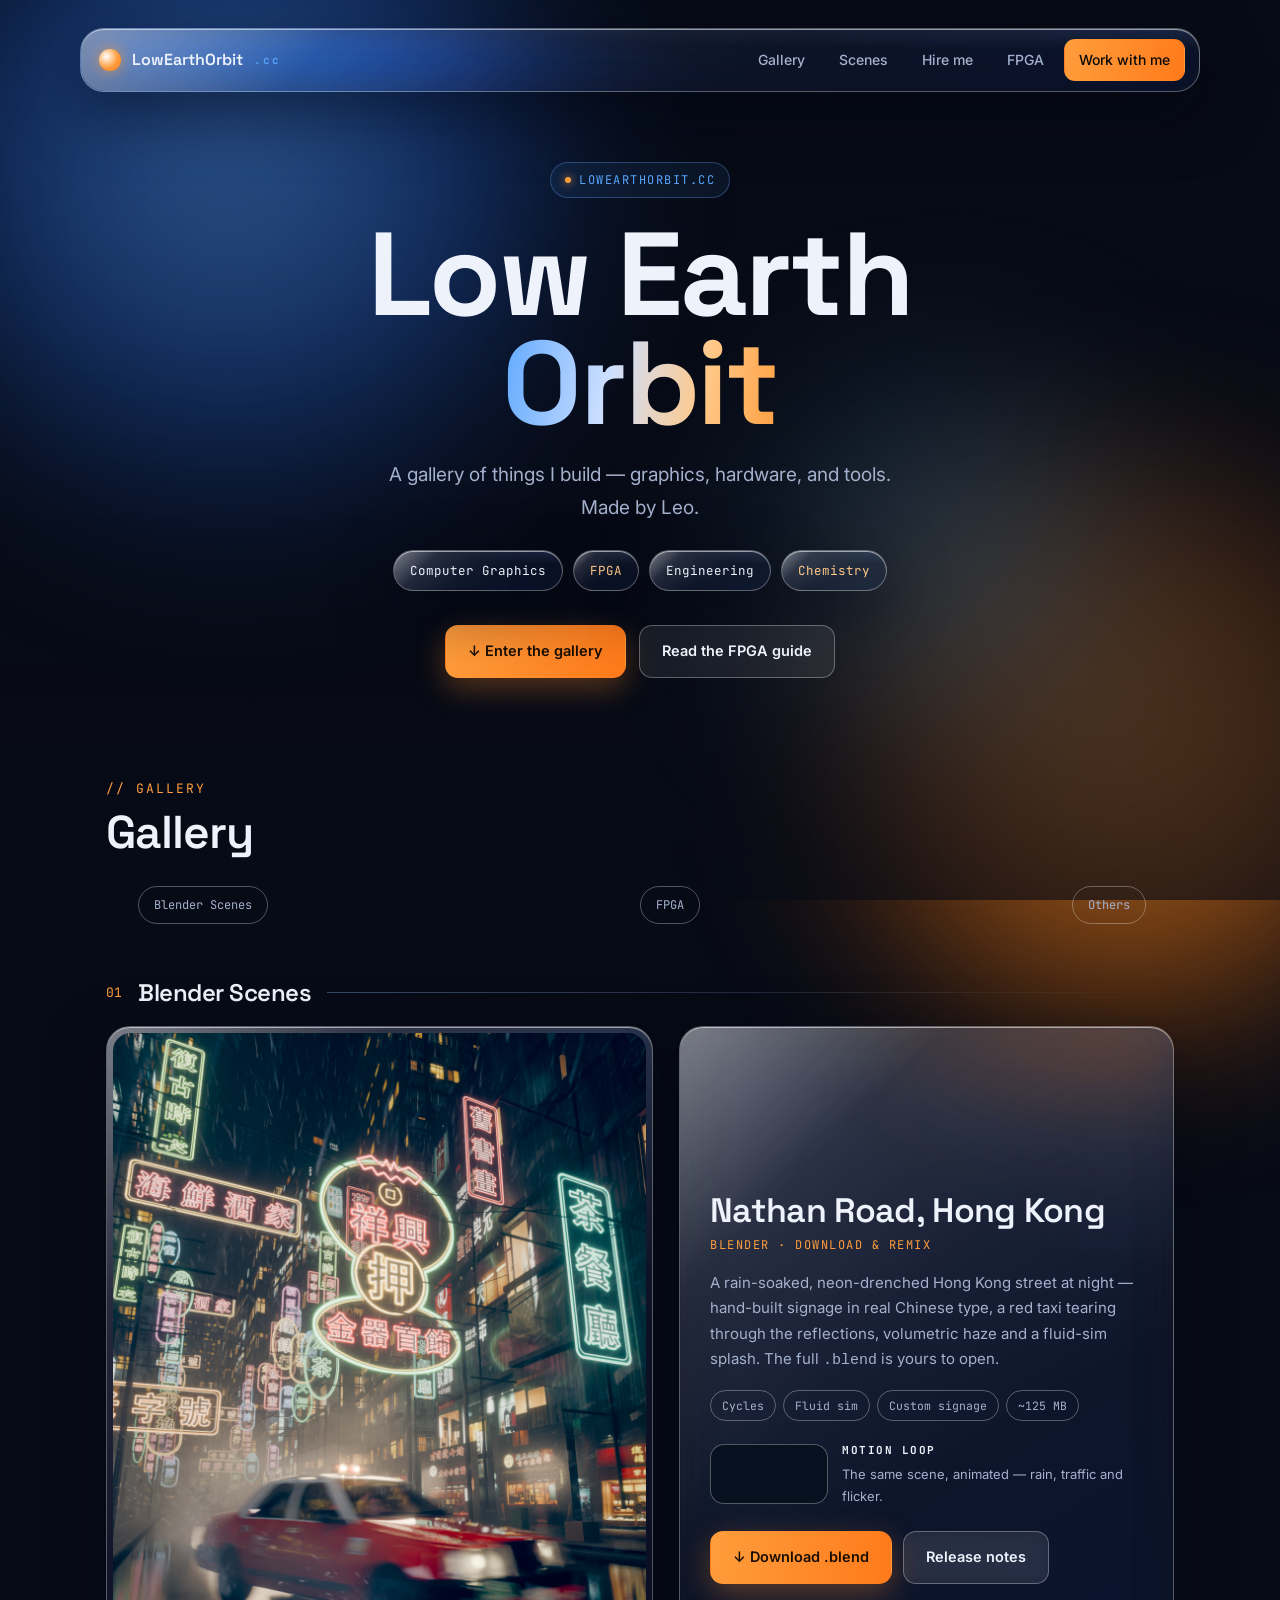
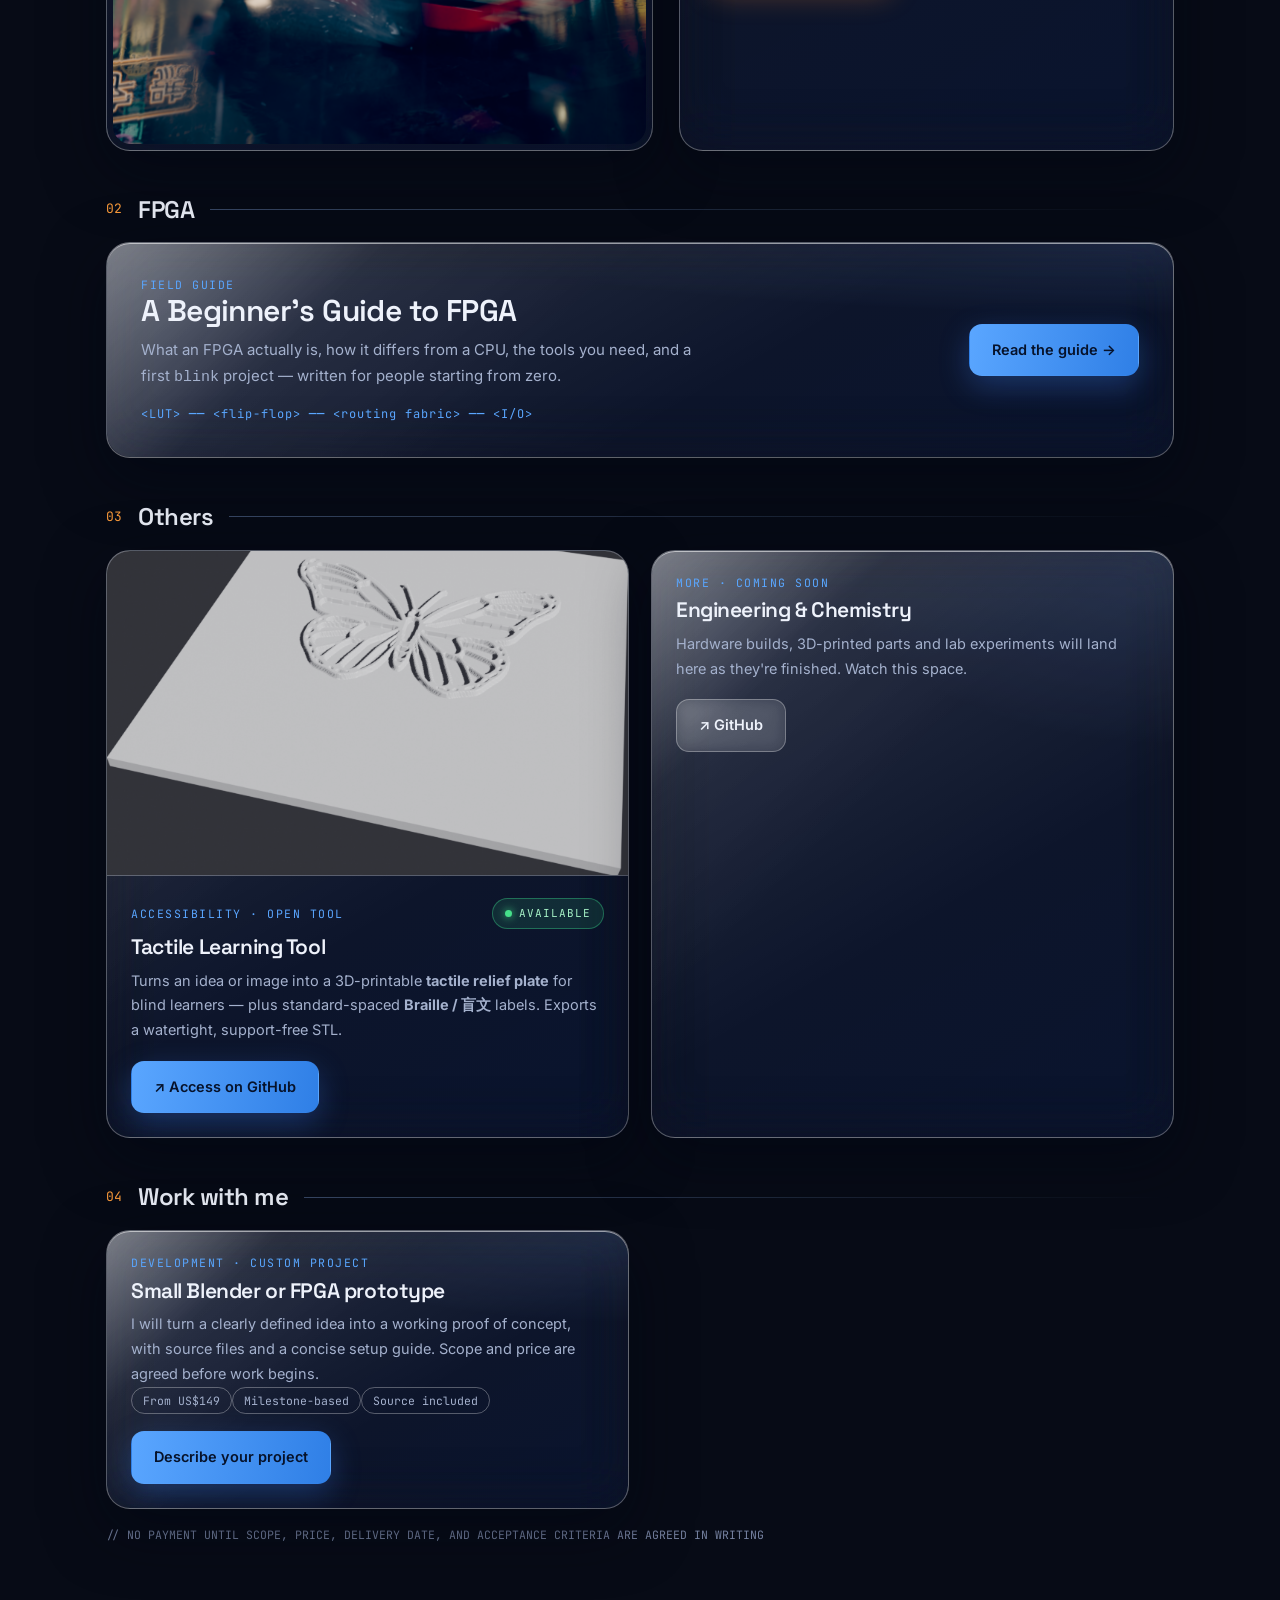
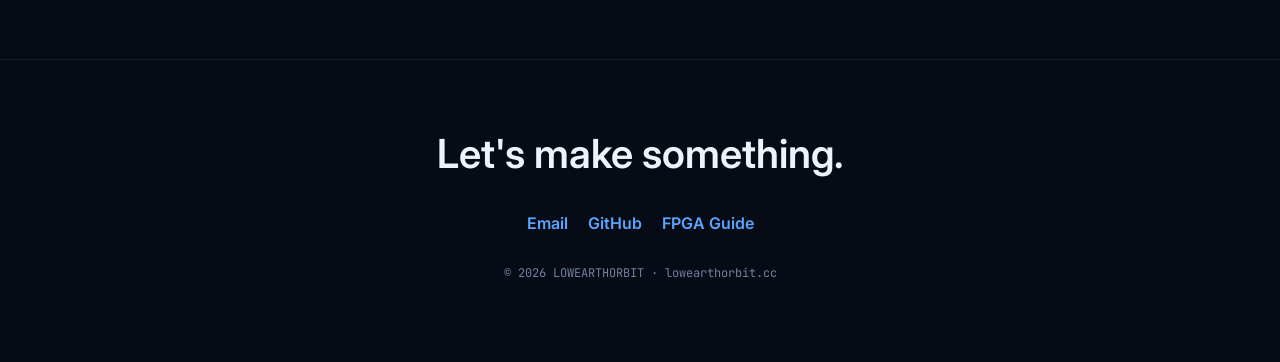
==== commit f8aeafb2: "Remove Blender add-on content" ====
--- a/index.html
+++ b/index.html
@@ -4,7 +4,7 @@
 <meta charset="UTF-8">
 <meta name="viewport" content="width=device-width, initial-scale=1.0">
 <title>LowEarthOrbit — lowearthorbit.cc</title>
-<meta name="description" content="LowEarthOrbit — a gallery of work by Leo: Blender scenes, Blender add-ons, FPGA, and more.">
+<meta name="description" content="LowEarthOrbit — a gallery of work by Leo: Blender scenes, FPGA, and more.">
 <meta property="og:title" content="LowEarthOrbit">
 <meta property="og:image" content="assets/nathan_road.png">
 <link rel="preconnect" href="https://fonts.googleapis.com">
@@ -24,7 +24,6 @@
     <div class="nav-links">
       <a href="#gallery">Gallery</a>
       <a href="#scenes">Scenes</a>
-      <a href="#addons">Add-ons</a>
       <a href="#hire">Hire me</a>
       <a href="fpga.html">FPGA</a>
       <a class="btn nav-cta" href="#hire">Work with me</a>
@@ -56,7 +55,6 @@
         <h2 class="sec-title">Gallery</h2>
         <nav class="cat-nav">
           <a href="#scenes">Blender Scenes</a>
-          <a href="#addons">Blender Add-ons</a>
           <a href="#fpga">FPGA</a>
           <a href="#others">Others</a>
         </nav>
@@ -92,50 +90,9 @@
         </article>
       </div>
 
-      <!-- ===== Blender Add-ons ===== -->
-      <div class="category" id="addons">
-        <div class="cat-label reveal"><span class="ix">02</span><h3>Blender Add-ons</h3><span class="rule"></span></div>
-        <div class="cards">
-
-          <article class="glass card reveal">
-            <div class="mascot"><img src="assets/blenderchan.png" alt="Blender-chan mascot"></div>
-            <div class="body">
-              <div class="row">
-                <div class="role">Add-on · Mascot</div>
-                <span class="status"><span class="blink"></span>Still working</span>
-              </div>
-              <h3>Blender-chan</h3>
-              <p>An AI desktop mascot living inside Blender — chat with her, pose her, and let her keep you company while you work. Sprites are baked from a full character rig. Actively in development.</p>
-              <div class="acts"><a class="btn btn-ghost" href="https://github.com/leoeohu">↗ Follow progress</a></div>
-            </div>
-          </article>
-
-          <article class="glass card reveal">
-            <div class="body" style="padding-bottom:14px">
-              <div class="row">
-                <div class="role">Add-on · Materials</div>
-                <span class="status"><span class="blink"></span>Preview</span>
-              </div>
-              <h3>AI Texture Generator</h3>
-              <p>Turns a text prompt into a seamless, tileable texture and drops it onto a material. Four samples it made:</p>
-            </div>
-            <div class="body" style="padding-top:0">
-              <div class="tex-grid">
-                <img src="assets/tex_copper.png" alt="generated copper texture">
-                <img src="assets/tex_marble.png" alt="generated marble texture">
-                <img src="assets/tex_brick.png" alt="generated brick texture">
-                <img src="assets/tex_fabric.png" alt="generated linen texture">
-              </div>
-              <div class="note">// VIEW / INTRODUCTION ONLY — NOT YET RELEASED</div>
-            </div>
-          </article>
-
-        </div>
-      </div>
-
       <!-- ===== FPGA ===== -->
       <div class="category" id="fpga">
-        <div class="cat-label reveal"><span class="ix">03</span><h3>FPGA</h3><span class="rule"></span></div>
+        <div class="cat-label reveal"><span class="ix">02</span><h3>FPGA</h3><span class="rule"></span></div>
         <article class="glass guide-banner reveal">
           <div>
             <div class="role" style="font-family:var(--mono);font-size:11.5px;letter-spacing:1.5px;text-transform:uppercase;color:var(--blue)">Field Guide</div>
@@ -149,7 +106,7 @@
 
       <!-- ===== Others ===== -->
       <div class="category" id="others">
-        <div class="cat-label reveal"><span class="ix">04</span><h3>Others</h3><span class="rule"></span></div>
+        <div class="cat-label reveal"><span class="ix">03</span><h3>Others</h3><span class="rule"></span></div>
         <div class="cards">
           <article class="glass card reveal">
             <div class="thumb"><img src="assets/tactile_relief.png" alt="Tactile relief plate preview"></div>
@@ -177,20 +134,8 @@
 
       <!-- ===== Paid services ===== -->
       <div class="category" id="hire">
-        <div class="cat-label reveal"><span class="ix">05</span><h3>Work with me</h3><span class="rule"></span></div>
+        <div class="cat-label reveal"><span class="ix">04</span><h3>Work with me</h3><span class="rule"></span></div>
         <div class="cards">
-          <article class="glass card reveal">
-            <div class="body">
-              <div class="role">Blender · Fixed-scope service</div>
-              <h3>Add-on setup &amp; workflow help</h3>
-              <p>I will install or troubleshoot a Blender add-on, configure an AI texture workflow, and provide a short handoff guide for your project.</p>
-              <div class="specs">
-                <span class="pill">From US$49</span><span class="pill">One project</span><span class="pill">Remote delivery</span>
-              </div>
-              <div class="acts"><a class="btn btn-primary" href="mailto:leoh949494@gmail.com?subject=Blender%20workflow%20help&amp;body=Hi%20Leo%2C%20I%27d%20like%20help%20with%3A%20">Request a quote</a></div>
-            </div>
-          </article>
-
           <article class="glass card reveal">
             <div class="body">
               <div class="role">Development · Custom project</div>
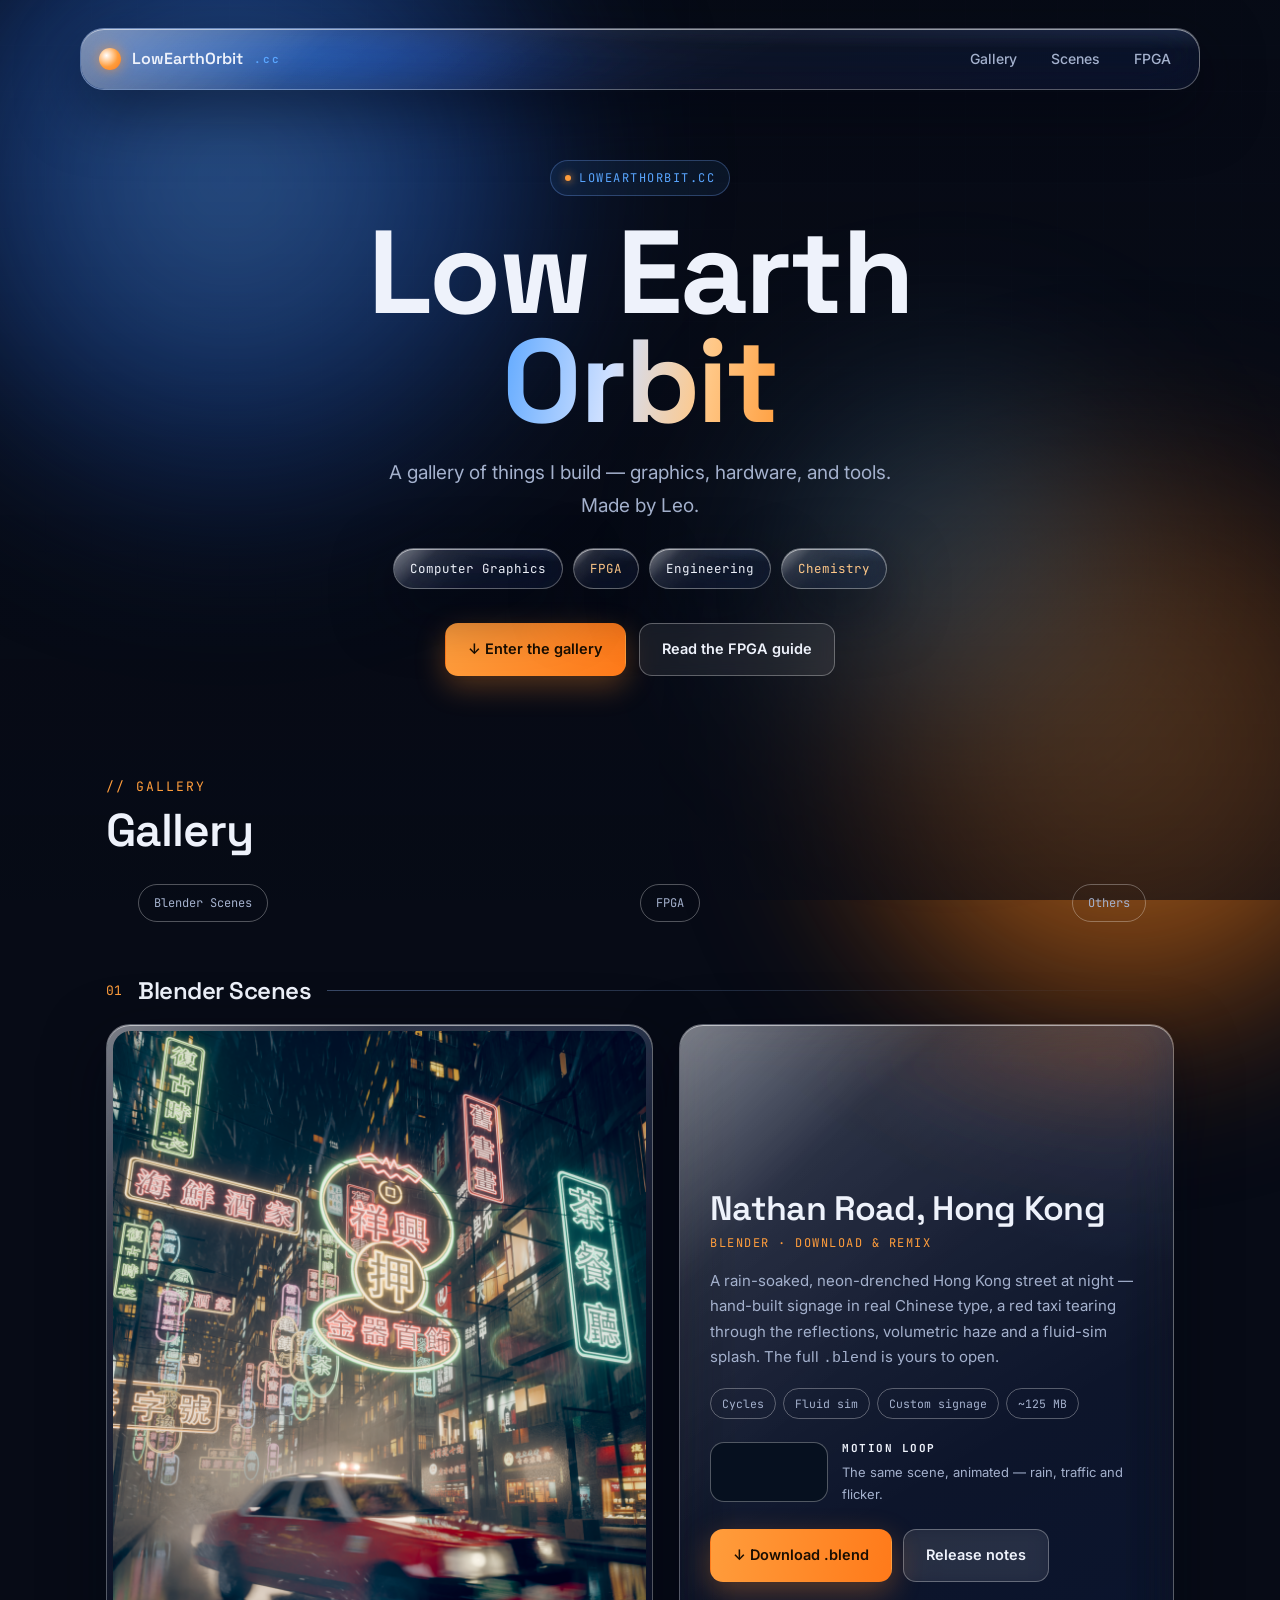
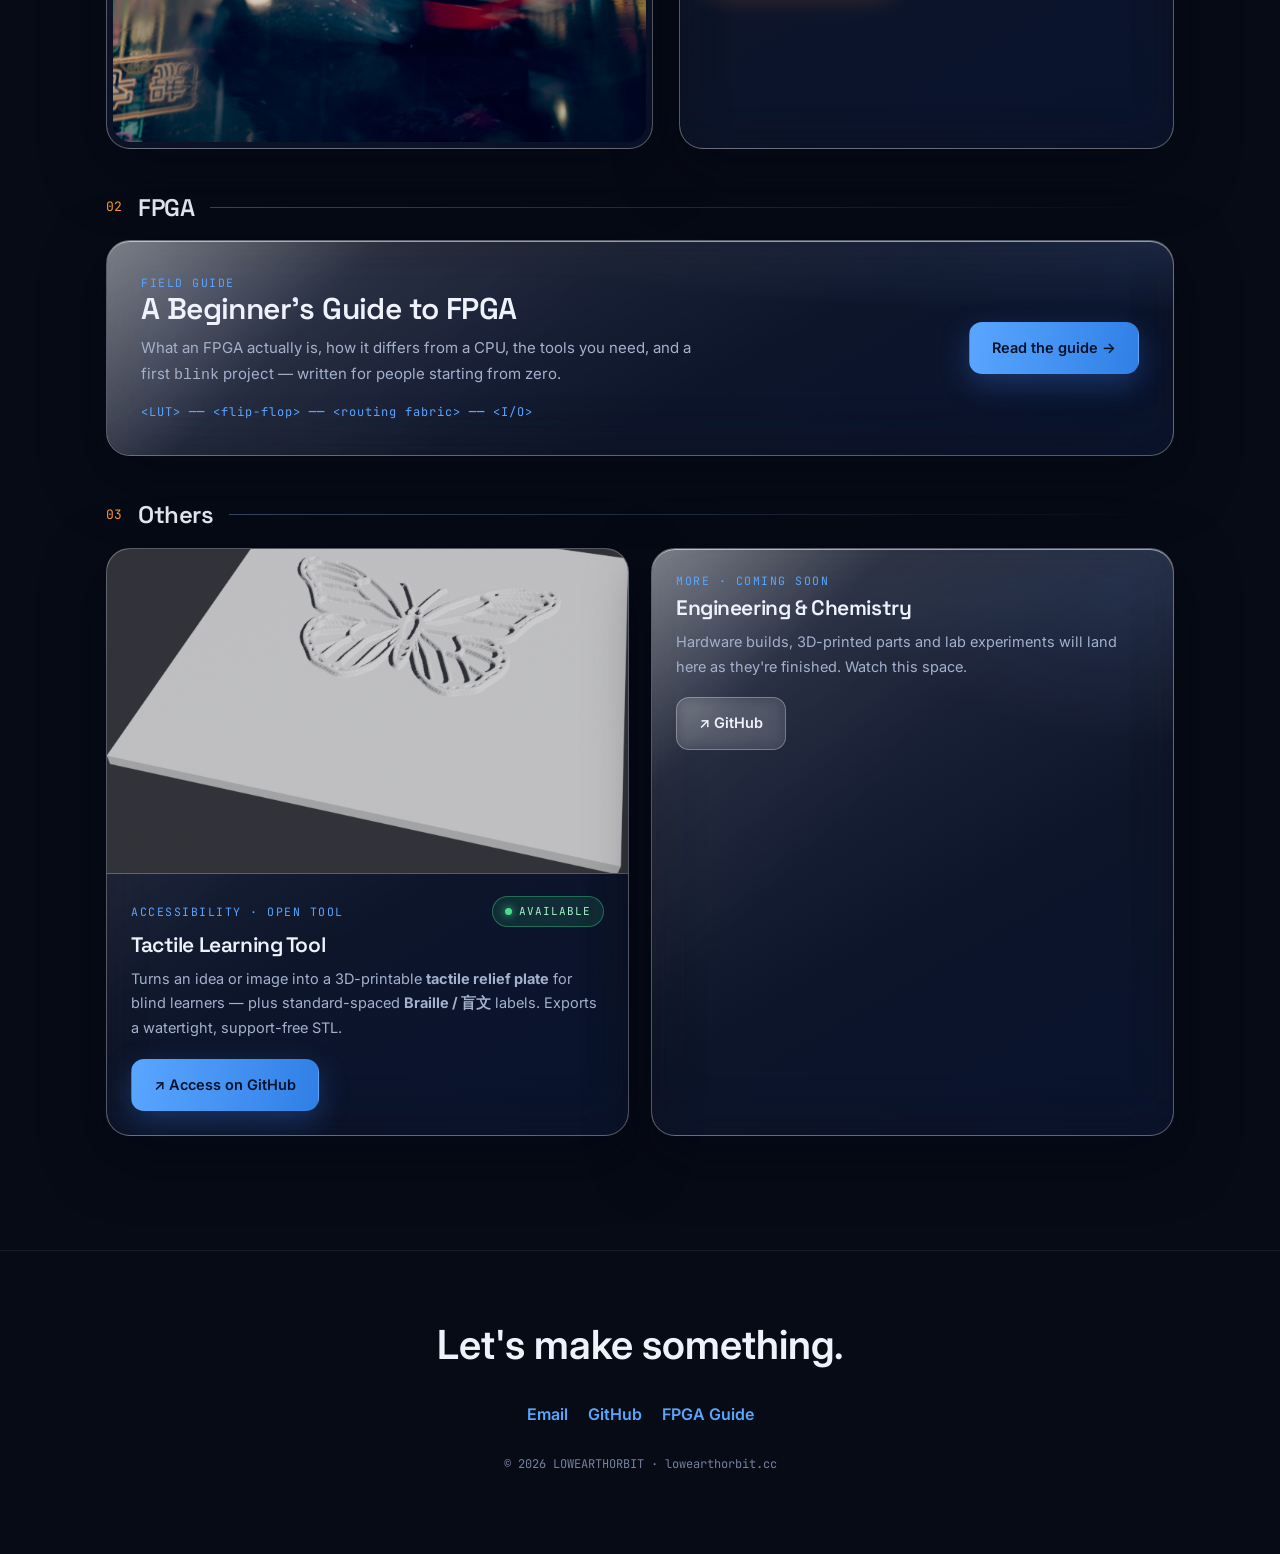
==== commit c5b80983: "Remove work with me section" ====
--- a/index.html
+++ b/index.html
@@ -24,9 +24,7 @@
     <div class="nav-links">
       <a href="#gallery">Gallery</a>
       <a href="#scenes">Scenes</a>
-      <a href="#hire">Hire me</a>
       <a href="fpga.html">FPGA</a>
-      <a class="btn nav-cta" href="#hire">Work with me</a>
     </div>
   </nav>
 
@@ -132,25 +130,6 @@
         </div>
       </div>
 
-      <!-- ===== Paid services ===== -->
-      <div class="category" id="hire">
-        <div class="cat-label reveal"><span class="ix">04</span><h3>Work with me</h3><span class="rule"></span></div>
-        <div class="cards">
-          <article class="glass card reveal">
-            <div class="body">
-              <div class="role">Development · Custom project</div>
-              <h3>Small Blender or FPGA prototype</h3>
-              <p>I will turn a clearly defined idea into a working proof of concept, with source files and a concise setup guide. Scope and price are agreed before work begins.</p>
-              <div class="specs">
-                <span class="pill">From US$149</span><span class="pill">Milestone-based</span><span class="pill">Source included</span>
-              </div>
-              <div class="acts"><a class="btn btn-blue" href="mailto:leoh949494@gmail.com?subject=Prototype%20project%20inquiry&amp;body=Hi%20Leo%2C%20My%20project%20idea%20is%3A%20">Describe your project</a></div>
-            </div>
-          </article>
-        </div>
-        <div class="note reveal">// NO PAYMENT UNTIL SCOPE, PRICE, DELIVERY DATE, AND ACCEPTANCE CRITERIA ARE AGREED IN WRITING</div>
-      </div>
-
     </div>
   </section>
 
